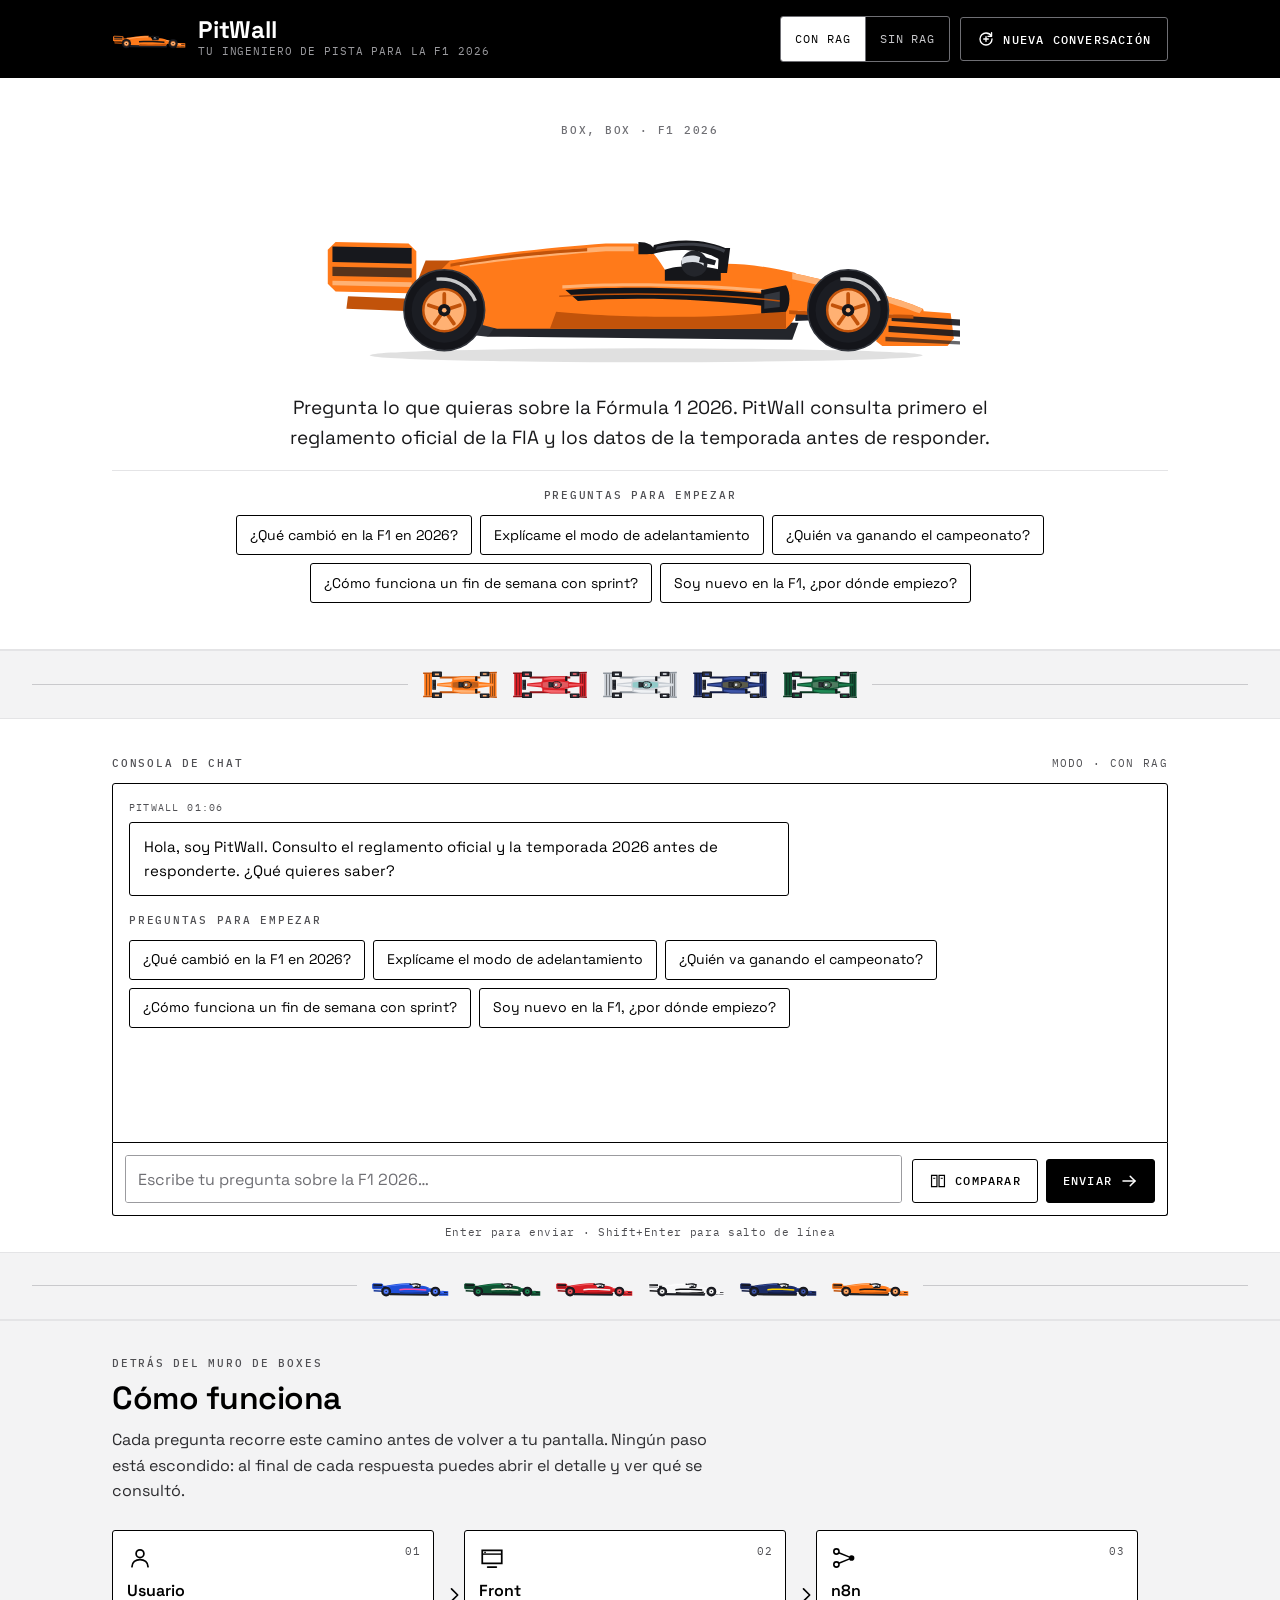
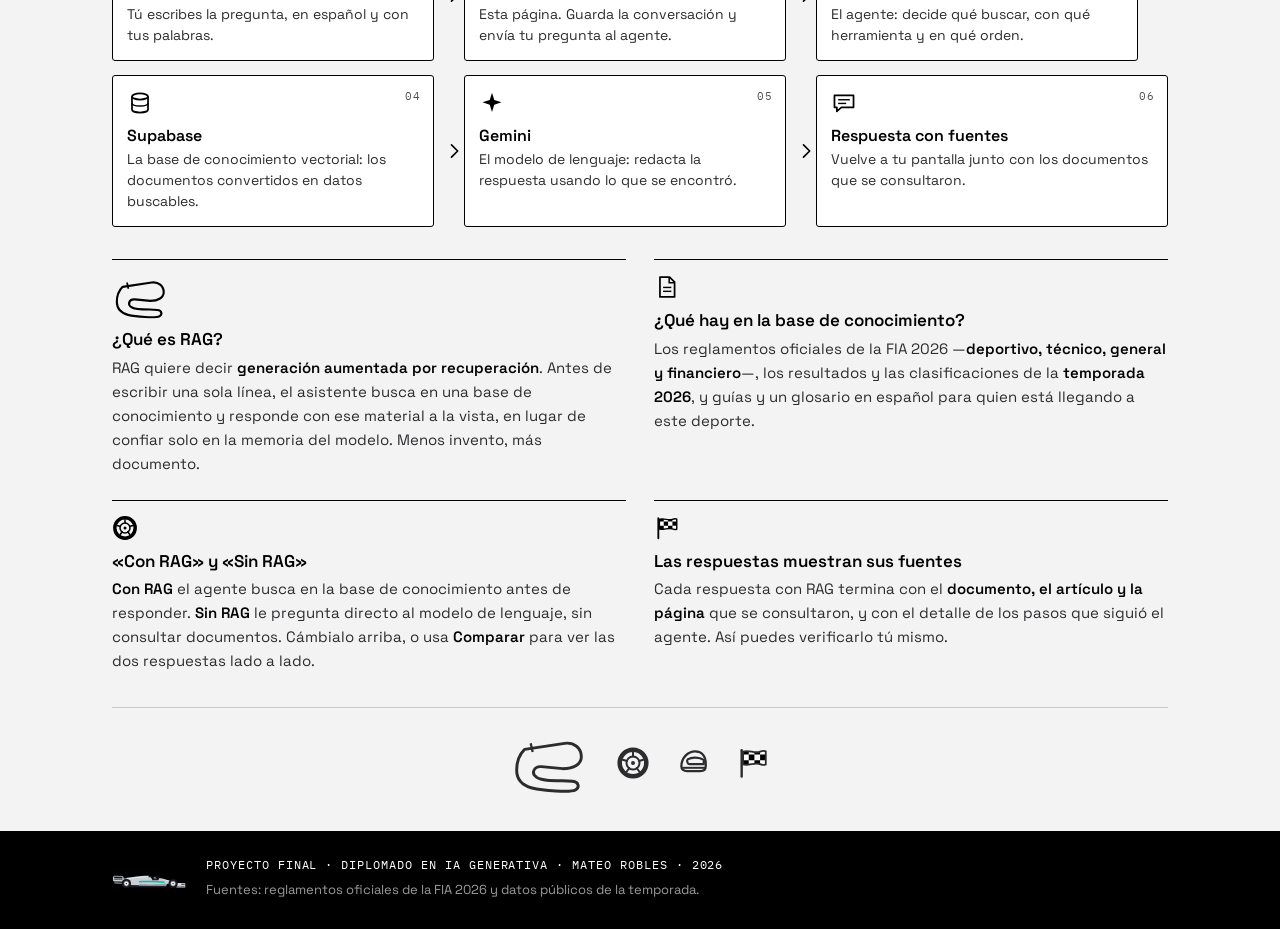
==== front/index.html @ e86a433f "PitWall: agente RAG sobre la F1 2026 en n8n local Base de conocimiento (reglamentos FIA 2026 por art" ====
<!DOCTYPE html>
<html lang="es-CO">
<head>
<meta charset="utf-8">
<meta name="viewport" content="width=device-width, initial-scale=1">
<title>PitWall · Tu ingeniero de pista para la F1 2026</title>
<meta name="description" content="PitWall es un asistente de chat sobre la Fórmula 1 2026. Consulta el reglamento oficial de la FIA y los datos de la temporada antes de responder.">
<meta name="theme-color" content="#000000">
<meta name="color-scheme" content="light">
<link rel="icon" href="assets/favicon.svg" type="image/svg+xml">
<link rel="preconnect" href="https://fonts.googleapis.com">
<link rel="preconnect" href="https://fonts.gstatic.com" crossorigin>
<link rel="stylesheet" href="https://fonts.googleapis.com/css2?family=IBM+Plex+Mono:wght@400;500;600&family=Space+Grotesk:wght@400;500;600;700&display=swap">
<link rel="stylesheet" href="styles.css">
</head>
<body>

<a class="skip-link" href="#zona-chat">Saltar al chat</a>

<!-- =========================================================
     BIBLIOTECA DE ILUSTRACIONES SVG (dibujadas a mano)
     Van en línea para que la página funcione igual abierta
     desde file:// o publicada en GitHub Pages.
     ========================================================= -->
<svg class="sprite" aria-hidden="true" focusable="false" xmlns="http://www.w3.org/2000/svg">
<defs>

  <!-- ============ CARRO DE F1 · VISTA LATERAL (detallado) ============ -->
  <symbol id="car-side" viewBox="0 0 412 140">
    <g transform="translate(412,0) scale(-1,1)">
      <!-- sombra en piso -->
      <ellipse cx="202" cy="127" rx="178" ry="4.5" fill="#000" opacity=".12"/>

      <!-- ---------- ALERON TRASERO ---------- -->
      <!-- pilon de soporte -->
      <path d="M324,66 L344,66 L352,86 L332,86 Z" fill="var(--l-dark,#c85c0c)"/>
      <!-- viga inferior -->
      <path d="M318,92 L394,89 L395,97 L319,100 Z" fill="var(--l-dark,#c85c0c)"/>
      <!-- placa lateral, esquinas chaflanadas -->
      <path d="M350,60 L355,55 L402,54 L407,59 L407,81 L402,86 L355,87 L350,82 Z" fill="var(--l-main,#ff7a1a)"/>
      <!-- elementos del ala -->
      <path d="M353,58 L404,57 L404,67 L353,68 Z" fill="#17181d"/>
      <path d="M353,71 L404,70 L404,76 L353,77 Z" fill="#17181d" opacity=".72"/>
      <path d="M353,80 L404,79 L404,82 L353,83 Z" fill="var(--l-light,#ffb173)"/>

      <!-- ---------- PISO Y DIFUSOR ---------- -->
      <path d="M104,106 L296,104 L306,107 L304,115 L108,117 Z" fill="#23252b"/>
      <path d="M296,104 L316,101 L330,95 L336,99 L332,112 L304,115 Z" fill="#2e3138"/>

      <!-- ---------- ALERON DELANTERO ---------- -->
      <path d="M6,100 L44,97 L50,102 L54,118 L50,121 L8,121 L4,116 Z" fill="var(--l-main,#ff7a1a)"/>
      <path d="M0,104 L44,101 L44,105 L0,108 Z" fill="#17181d" opacity=".9"/>
      <path d="M0,111 L46,108 L46,112 L0,115 Z" fill="#17181d" opacity=".9"/>
      <path d="M0,118 L48,115 L48,118 L0,120 Z" fill="#17181d" opacity=".65"/>
      <path d="M44,97 L50,102 L47,104 L41,99 Z" fill="var(--l-light,#ffb173)"/>

      <!-- ---------- SUSPENSIONES (detras de las llantas) ---------- -->
      <g fill="#20222a">
        <path d="M104,88 L80,93 L80,97 L104,94 Z"/>
        <path d="M106,100 L82,100 L82,104 L106,105 Z"/>
        <path d="M310,87 L334,92 L334,96 L310,93 Z"/>
        <path d="M308,100 L332,99 L332,103 L308,105 Z"/>
      </g>

      <!-- ---------- CARROCERIA PRINCIPAL ---------- -->
      <path d="M106,74 C124,70 138,68 150,68 L155,75 L188,75 C192,69 195,63 200,59 L208,55 L228,55 C256,57 296,61 328,66 L334,72 L330,80 C326,92 320,100 313,106 L298,110 L112,110 C102,101 100,84 106,74 Z" fill="var(--l-main,#ff7a1a)"/>

      <!-- pontones: sombra inferior -->
      <path d="M112,98 C152,104 222,103 260,99 L264,110 L112,110 Z" fill="var(--l-dark,#c85c0c)"/>
      <!-- franja de acento sobre el pontón -->
      <path d="M120,88 C158,84 214,82 254,85 L246,92 C210,89 158,91 120,96 Z" fill="var(--l-acc,#111111)"/>
      <!-- filete claro encima de la franja -->
      <path d="M120,85 C158,81 216,79 256,82 L256,84 C216,81 158,83 120,87 Z" fill="var(--l-light,#ffb173)"/>
      <!-- entrada de aire del pontón -->
      <path d="M112,82 L128,85 L128,100 L112,99 C109,94 109,87 112,82 Z" fill="#15161a"/>
      <path d="M116,86 L126,88 L126,97 L116,96 Z" fill="#33363d"/>
      <!-- brillo superior de la tapa motor -->
      <path d="M210,57 L228,57 C256,59 294,63 322,67 L322,70 C294,66 256,62 228,60 L210,60 Z" fill="var(--l-light,#ffb173)"/>
      <!-- aleta / quilla de la tapa motor -->
      <path d="M240,58 C274,60 306,64 328,68 L328,70 C306,66 274,62 240,60 Z" fill="var(--l-dark,#c85c0c)"/>
      <!-- linea de panel del chasis -->
      <path d="M116,92 C150,88 210,86 258,89" fill="none" stroke="var(--l-dark,#c85c0c)" stroke-width="1"/>

      <!-- ---------- MORRO ---------- -->
      <path d="M24,97 C40,90 70,82 108,74 L110,98 C84,99.5 52,100.5 30,101 C25,101 22,99 24,97 Z" fill="var(--l-main,#ff7a1a)"/>
      <path d="M24,97 C40,90 70,82 108,74 L108,78 C70,86 41,94 26,100 Z" fill="var(--l-light,#ffb173)"/>
      <path d="M30,101 C52,100.5 84,99.5 110,98 L110,100.5 C84,102 52,103 30,103.5 Z" fill="var(--l-dark,#c85c0c)"/>

      <!-- ---------- COCKPIT, HALO Y CASCO ---------- -->
      <path d="M154,72 C166,69 182,69 190,72 L190,79 L154,79 Z" fill="#15161a"/>
      <circle cx="171" cy="68" r="8.4" fill="#23252b"/>
      <path d="M165,66 C167,62.4 175,61.8 179,64.6 L179,68.6 C174.4,66.2 168,66.6 165,69.4 Z" fill="#d9dde3"/>
      <path d="M157,66 L167,63 L168,67 L158,69 Z" fill="#1c1e24"/>
      <path d="M148,58 L155,58 L156,74 L150,74 Z" fill="#15161a"/>
      <path d="M149,59 C161,53 179,51 197,56 L199,62 C181,57 164,59 154,66 Z" fill="#15161a"/>
      <path d="M151,59 C162,54 178,53 195,57 L196,59 C178,55 162,56 152,61 Z" fill="#3b3e46"/>
      <!-- toma de aire (airbox) -->
      <path d="M196,61 C197,56 201,54 207,54 L207,62 C201,62 198,62 196,61 Z" fill="#15161a"/>

      <!-- ---------- LLANTA DELANTERA ---------- -->
      <g transform="translate(72,98)">
        <circle r="26" fill="#14151a"/>
        <circle r="26" fill="none" stroke="#33363d" stroke-width="1"/>
        <circle r="21" fill="#1b1d23"/>
        <path d="M-20,-6 C-16,-16 -6,-21 5,-20" fill="none" stroke="#f4f4f4" stroke-width="2.2" opacity=".8"/>
        <circle r="13.5" fill="var(--l-light,#ffb173)"/>
        <circle r="13.5" fill="none" stroke="var(--l-dark,#c85c0c)" stroke-width="1.6"/>
        <g stroke="var(--l-dark,#c85c0c)" stroke-width="2.4" stroke-linecap="round">
          <path d="M0,-10.5 L0,-4"/><path d="M10,-3.2 L4,-1.3"/><path d="M6.2,8.6 L2.5,3.4"/>
          <path d="M-6.2,8.6 L-2.5,3.4"/><path d="M-10,-3.2 L-4,-1.3"/>
        </g>
        <circle r="4" fill="#14151a"/>
        <circle r="1.5" fill="var(--l-light,#ffb173)"/>
      </g>

      <!-- ---------- LLANTA TRASERA ---------- -->
      <g transform="translate(332,98)">
        <circle r="26" fill="#14151a"/>
        <circle r="26" fill="none" stroke="#33363d" stroke-width="1"/>
        <circle r="21" fill="#1b1d23"/>
        <path d="M-20,-6 C-16,-16 -6,-21 5,-20" fill="none" stroke="#f4f4f4" stroke-width="2.2" opacity=".8"/>
        <circle r="13.5" fill="var(--l-light,#ffb173)"/>
        <circle r="13.5" fill="none" stroke="var(--l-dark,#c85c0c)" stroke-width="1.6"/>
        <g stroke="var(--l-dark,#c85c0c)" stroke-width="2.4" stroke-linecap="round">
          <path d="M0,-10.5 L0,-4"/><path d="M10,-3.2 L4,-1.3"/><path d="M6.2,8.6 L2.5,3.4"/>
          <path d="M-6.2,8.6 L-2.5,3.4"/><path d="M-10,-3.2 L-4,-1.3"/>
        </g>
        <circle r="4" fill="#14151a"/>
        <circle r="1.5" fill="var(--l-light,#ffb173)"/>
      </g>
    </g>
  </symbol>

  <!-- ============ CARRO DE F1 · VISTA LATERAL (compacto) ============ -->
  <symbol id="car-mini" viewBox="0 0 206 70">
    <g transform="translate(206,0) scale(-1,1)">
      <path d="M52,53 L150,52 L157,54 L156,59 L54,60 Z" fill="#1c1e24"/>
      <path d="M165,34 L175,34 L180,44 L170,44 Z" fill="var(--l-dark,#c85c0c)"/>
      <path d="M161,47 L199,45 L199,49 L161,51 Z" fill="var(--l-dark,#c85c0c)"/>
      <path d="M174,30 L178,28 L200,27 L203,30 L203,40 L200,43 L177,43 L174,40 Z" fill="var(--l-main,#ff7a1a)"/>
      <path d="M177,30 L200,29.5 L200,34 L177,34.5 Z" fill="#141519"/>
      <path d="M177,36 L200,35.5 L200,38 L177,38.5 Z" fill="#141519" opacity=".7"/>
      <path d="M2,48 L20,47 L26,55 L27,60 L2,60 Z" fill="var(--l-main,#ff7a1a)"/>
      <path d="M4,51 L20,50.5 L22,53 L4,53 Z" fill="#141519" opacity=".85"/>
      <path d="M4,56 L25,56 L26,58 L4,58 Z" fill="#141519" opacity=".6"/>
      <path d="M54,38 C63,35 70,34 76,34 L78,37.5 L94,37.5 C96,34 98,31 100,29 L104,27 L114,27 C128,28 148,30 165,33 L167,36 L165,40 C163,46 160,50 157,53 L56,55 C51,50 51,42 54,38 Z" fill="var(--l-main,#ff7a1a)"/>
      <path d="M56,49 C75,52 110,52 129,50 L131,55 L56,55 Z" fill="var(--l-dark,#c85c0c)"/>
      <path d="M60,43 C80,41 110,40 131,42 L131,46 C110,44 80,45 60,47 Z" fill="var(--l-acc,#111111)"/>
      <path d="M14,50 C26,46 41,42 55,39 L56,49 C43,51 28,55 16,57 C13,57 12,51 14,50 Z" fill="var(--l-main,#ff7a1a)"/>
      <path d="M14,50 C26,46 41,42 55,39 L55,41 C41,44 27,49 15,53 Z" fill="var(--l-light,#ffb173)"/>
      <path d="M105,29 L114,29 C128,30 147,32 164,34.5 L164,36 C147,33.5 128,31.5 114,31 L105,31 Z" fill="var(--l-light,#ffb173)"/>
      <path d="M77,36.5 L94,36.5 L94,39.5 L77,39.5 Z" fill="#15161a"/>
      <circle cx="86" cy="34.5" r="4.2" fill="#23252b"/>
      <path d="M83,33.4 C84,31.7 88,31.4 90,32.8 L90,34.8 C87.7,33.6 84.5,33.8 83,35.2 Z" fill="#d9dde3"/>
      <path d="M74.5,29.5 L78,29.5 L78.5,37.5 L75.5,37.5 Z" fill="#15161a"/>
      <path d="M75,30 C81,27 90,26 99,28.5 L100,31.5 C91,29 82.5,30 77.5,33.5 Z" fill="#15161a"/>
      <path d="M98.5,31 C99,28.5 101,27.5 104,27.5 L104,31.5 C101,31.5 99.5,31.5 98.5,31 Z" fill="#15161a"/>
      <g transform="translate(36,49)">
        <circle r="13" fill="#14151a"/>
        <circle r="10.5" fill="#1b1d23"/>
        <circle r="6.6" fill="var(--l-light,#ffb173)"/>
        <circle r="6.6" fill="none" stroke="var(--l-dark,#c85c0c)" stroke-width="1.2"/>
        <circle r="2" fill="#14151a"/>
      </g>
      <g transform="translate(166,49)">
        <circle r="13" fill="#14151a"/>
        <circle r="10.5" fill="#1b1d23"/>
        <circle r="6.6" fill="var(--l-light,#ffb173)"/>
        <circle r="6.6" fill="none" stroke="var(--l-dark,#c85c0c)" stroke-width="1.2"/>
        <circle r="2" fill="#14151a"/>
      </g>
    </g>
  </symbol>

  <!-- ============ CARRO DE F1 · VISTA SUPERIOR ============ -->
  <symbol id="car-top" viewBox="0 0 412 150">
    <g transform="translate(412,0) scale(-1,1)">
      <!-- aleron delantero -->
      <path d="M8,12 L46,14 L46,136 L8,138 Z" fill="var(--l-main,#ff7a1a)"/>
      <path d="M6,4 L50,6 L50,14 L6,12 Z" fill="var(--l-dark,#c85c0c)"/>
      <path d="M6,146 L50,144 L50,136 L6,138 Z" fill="var(--l-dark,#c85c0c)"/>
      <g fill="#141519" opacity=".85">
        <path d="M19,13 L22,13.2 L22,136.8 L19,137 Z"/>
        <path d="M29,13.6 L32,13.8 L32,136.2 L29,136.4 Z"/>
        <path d="M38,14 L40.5,14.1 L40.5,135.9 L38,136 Z"/>
      </g>
      <!-- morro -->
      <path d="M24,68 C22,72 22,78 24,82 L108,92 L108,58 Z" fill="var(--l-main,#ff7a1a)"/>
      <path d="M26,73 C25,74 25,76 26,77 L108,80 L108,70 Z" fill="var(--l-light,#ffb173)"/>
      <!-- bordes de piso -->
      <path d="M96,30 L316,30 L316,40 L96,40 Z" fill="var(--l-dark,#c85c0c)"/>
      <path d="M96,120 L316,120 L316,110 L96,110 Z" fill="var(--l-dark,#c85c0c)"/>
      <!-- pontones -->
      <path d="M112,28 L202,28 L248,38 L248,58 L112,54 Z" fill="var(--l-main,#ff7a1a)"/>
      <path d="M112,122 L202,122 L248,112 L248,92 L112,96 Z" fill="var(--l-main,#ff7a1a)"/>
      <path d="M116,32 L200,32 L240,40 L240,48 L116,44 Z" fill="var(--l-light,#ffb173)"/>
      <path d="M116,118 L200,118 L240,110 L240,102 L116,106 Z" fill="var(--l-light,#ffb173)"/>
      <path d="M112,28 L124,30 L124,54 L112,54 Z" fill="#15161a"/>
      <path d="M112,122 L124,120 L124,96 L112,96 Z" fill="#15161a"/>
      <!-- chasis / celula central -->
      <path d="M104,56 L152,50 L206,50 L252,56 L252,94 L206,100 L152,100 L104,94 Z" fill="var(--l-main,#ff7a1a)"/>
      <path d="M108,62 L152,57 L206,57 L246,62 L246,88 L206,93 L152,93 L108,88 Z" fill="var(--l-acc,#111111)" opacity=".28"/>
      <!-- tapa motor -->
      <path d="M250,60 L330,68 L330,82 L250,90 Z" fill="var(--l-main,#ff7a1a)"/>
      <path d="M254,68 L328,73 L328,77 L254,82 Z" fill="var(--l-light,#ffb173)"/>
      <!-- airbox -->
      <path d="M186,62 L214,60 L214,90 L186,88 Z" fill="#15161a"/>
      <path d="M190,66 L210,64.5 L210,85.5 L190,84 Z" fill="#33363d"/>
      <!-- halo -->
      <ellipse cx="170" cy="75" rx="25" ry="17" fill="none" stroke="#15161a" stroke-width="5"/>
      <path d="M143,72 L150,72 L150,78 L143,78 Z" fill="#15161a"/>
      <!-- casco -->
      <ellipse cx="174" cy="75" rx="9.5" ry="8.4" fill="#23252b"/>
      <path d="M166,71 C168,68 176,67.6 180,70 L180,80 C176,82.4 168,82 166,79 Z" fill="#d9dde3"/>
      <!-- difusor -->
      <path d="M336,48 L356,48 L356,102 L336,102 Z" fill="#1c1e24"/>
      <g fill="#3b3e46">
        <path d="M338,52 L354,52 L354,56 L338,56 Z"/>
        <path d="M338,62 L354,62 L354,66 L338,66 Z"/>
        <path d="M338,84 L354,84 L354,88 L338,88 Z"/>
        <path d="M338,94 L354,94 L354,98 L338,98 Z"/>
      </g>
      <!-- aleron trasero -->
      <path d="M358,16 L400,16 L400,134 L358,134 Z" fill="var(--l-main,#ff7a1a)"/>
      <path d="M354,8 L406,8 L406,16 L354,16 Z" fill="var(--l-dark,#c85c0c)"/>
      <path d="M354,142 L406,142 L406,134 L354,134 Z" fill="var(--l-dark,#c85c0c)"/>
      <g fill="#141519" opacity=".85">
        <path d="M371,17 L374,17 L374,133 L371,133 Z"/>
        <path d="M386,17 L389,17 L389,133 L386,133 Z"/>
      </g>
      <!-- llantas -->
      <g fill="#14151a">
        <path d="M48,4 L96,4 L98,8 L98,24 L96,28 L48,28 L46,24 L46,8 Z"/>
        <path d="M48,146 L96,146 L98,142 L98,126 L96,122 L48,122 L46,126 L46,142 Z"/>
        <path d="M306,3 L356,3 L358,8 L358,28 L356,33 L306,33 L304,28 L304,8 Z"/>
        <path d="M306,147 L356,147 L358,142 L358,122 L356,117 L306,117 L304,122 L304,142 Z"/>
      </g>
      <g fill="#2a2d34">
        <path d="M52,8 L92,8 L92,24 L52,24 Z"/>
        <path d="M52,142 L92,142 L92,126 L52,126 Z"/>
        <path d="M310,8 L352,8 L352,28 L310,28 Z"/>
        <path d="M310,142 L352,142 L352,122 L310,122 Z"/>
      </g>
      <g fill="var(--l-light,#ffb173)">
        <path d="M62,12 L82,12 L82,20 L62,20 Z"/>
        <path d="M62,138 L82,138 L82,130 L62,130 Z"/>
        <path d="M320,13 L342,13 L342,23 L320,23 Z"/>
        <path d="M320,137 L342,137 L342,127 L320,127 Z"/>
      </g>
    </g>
  </symbol>

  <!-- ============ ICONOS MONOCROMOS ============ -->
  <symbol id="ico-circuito" viewBox="0 0 120 92">
    <path d="M22,26 L82,17 C96,15 107,24 107,37 C107,48 96,55 79,55 L47,52 C36,51 31,62 40,68 C47,73 61,73 78,73 L94,74 C103,75 105,83 98,87 C91,91 49,88 33,84 C18,80 10,71 10,57 C10,44 15,33 22,26 Z"
      fill="none" stroke="currentColor" stroke-width="4.4" stroke-linejoin="round" stroke-linecap="round"/>
    <path d="M31,17 L34,30" fill="none" stroke="currentColor" stroke-width="3.4" stroke-linecap="butt"/>
  </symbol>

  <symbol id="ico-bandera" viewBox="0 0 24 24">
    <clipPath id="clip-bandera">
      <path d="M5,4 C9,2.4 13,5.6 17,4 C19,3.2 20,3.2 21,3.8 L21,13 C20,13.6 19,13.6 17,12.8 C13,11.2 9,14.4 5,13 Z"/>
    </clipPath>
    <g clip-path="url(#clip-bandera)">
      <path d="M4,2 L22,2 L22,15 L4,15 Z" fill="#ffffff"/>
      <g fill="#000000">
        <path d="M4,2 L9,2 L9,6 L4,6 Z"/><path d="M13,2 L17,2 L17,6 L13,6 Z"/>
        <path d="M9,6 L13,6 L13,10 L9,10 Z"/><path d="M17,6 L22,6 L22,10 L17,10 Z"/>
        <path d="M4,10 L9,10 L9,15 L4,15 Z"/><path d="M13,10 L17,10 L17,15 L13,15 Z"/>
      </g>
    </g>
    <path d="M5,4 C9,2.4 13,5.6 17,4 C19,3.2 20,3.2 21,3.8 L21,13 C20,13.6 19,13.6 17,12.8 C13,11.2 9,14.4 5,13 Z"
      fill="none" stroke="currentColor" stroke-width="1.3"/>
    <path d="M4,3 L4,21.5" fill="none" stroke="currentColor" stroke-width="1.7" stroke-linecap="round"/>
  </symbol>

  <symbol id="ico-llanta" viewBox="0 0 24 24">
    <circle cx="12" cy="12" r="9.4" fill="none" stroke="currentColor" stroke-width="3.2"/>
    <circle cx="12" cy="12" r="4.6" fill="none" stroke="currentColor" stroke-width="1.4"/>
    <g stroke="currentColor" stroke-width="1.4" stroke-linecap="round">
      <path d="M12,7.4 L12,4.4"/>
      <path d="M16.3,10.6 L19.2,9.7"/>
      <path d="M14.6,15.5 L16.4,18"/>
      <path d="M9.4,15.5 L7.6,18"/>
      <path d="M7.7,10.6 L4.8,9.7"/>
    </g>
    <circle cx="12" cy="12" r="1.4" fill="currentColor"/>
  </symbol>

  <symbol id="ico-casco" viewBox="0 0 24 24">
    <path d="M3.8,14.4 C3.8,8.2 8.4,3.8 13.6,3.8 C18.6,3.8 21,7.6 21,12.4 L21,14.2 C21,16.6 19.4,17.8 17.2,17.8 L7.8,17.8 C5.4,17.8 3.8,16.6 3.8,14.4 Z"
      fill="none" stroke="currentColor" stroke-width="1.6" stroke-linejoin="round"/>
    <path d="M8.2,9.4 C11.2,7.6 16.4,7.8 19.6,9.8 L19.6,12.8 L9.6,12.8 C8.2,12.8 7.4,10.4 8.2,9.4 Z"
      fill="none" stroke="currentColor" stroke-width="1.5" stroke-linejoin="round"/>
    <path d="M4.4,15.4 L20.8,15.4" fill="none" stroke="currentColor" stroke-width="1.4"/>
  </symbol>

  <symbol id="ico-usuario" viewBox="0 0 24 24">
    <circle cx="12" cy="8" r="3.6" fill="none" stroke="currentColor" stroke-width="1.6"/>
    <path d="M4.6,20 C4.6,15.8 8,13.4 12,13.4 C16,13.4 19.4,15.8 19.4,20" fill="none" stroke="currentColor" stroke-width="1.6" stroke-linecap="round"/>
  </symbol>

  <symbol id="ico-pantalla" viewBox="0 0 24 24">
    <path d="M3,5 L21,5 L21,17 L3,17 Z" fill="none" stroke="currentColor" stroke-width="1.6"/>
    <path d="M3,8.4 L21,8.4" fill="none" stroke="currentColor" stroke-width="1.3"/>
    <path d="M8,20.4 L16,20.4" fill="none" stroke="currentColor" stroke-width="1.6" stroke-linecap="round"/>
    <circle cx="5.6" cy="6.7" r=".8" fill="currentColor"/>
  </symbol>

  <symbol id="ico-flujo" viewBox="0 0 24 24">
    <circle cx="5" cy="6" r="2.4" fill="none" stroke="currentColor" stroke-width="1.5"/>
    <circle cx="5" cy="18" r="2.4" fill="none" stroke="currentColor" stroke-width="1.5"/>
    <circle cx="19" cy="12" r="2.6" fill="currentColor"/>
    <path d="M7.2,7.2 L16.6,11" fill="none" stroke="currentColor" stroke-width="1.4"/>
    <path d="M7.2,16.8 L16.6,13" fill="none" stroke="currentColor" stroke-width="1.4"/>
  </symbol>

  <symbol id="ico-datos" viewBox="0 0 24 24">
    <ellipse cx="12" cy="6" rx="7.4" ry="2.8" fill="none" stroke="currentColor" stroke-width="1.6"/>
    <path d="M4.6,6 L4.6,18 C4.6,19.6 7.9,20.8 12,20.8 C16.1,20.8 19.4,19.6 19.4,18 L19.4,6"
      fill="none" stroke="currentColor" stroke-width="1.6"/>
    <path d="M4.6,12 C4.6,13.6 7.9,14.8 12,14.8 C16.1,14.8 19.4,13.6 19.4,12" fill="none" stroke="currentColor" stroke-width="1.3"/>
  </symbol>

  <symbol id="ico-chispa" viewBox="0 0 24 24">
    <path d="M12,2.6 L14.1,9.2 L20.8,11.4 L14.1,13.6 L12,20.2 L9.9,13.6 L3.2,11.4 L9.9,9.2 Z" fill="currentColor"/>
  </symbol>

  <symbol id="ico-respuesta" viewBox="0 0 24 24">
    <path d="M3.2,5 L20.8,5 L20.8,16 L9.6,16 L5.4,19.8 L5.4,16 L3.2,16 Z" fill="none" stroke="currentColor" stroke-width="1.6" stroke-linejoin="round"/>
    <path d="M6.6,9 L17.4,9" fill="none" stroke="currentColor" stroke-width="1.3"/>
    <path d="M6.6,12.4 L14,12.4" fill="none" stroke="currentColor" stroke-width="1.3"/>
  </symbol>

  <symbol id="ico-lupa" viewBox="0 0 24 24">
    <circle cx="10.6" cy="10.6" r="6.4" fill="none" stroke="currentColor" stroke-width="1.7"/>
    <path d="M15.4,15.4 L20.4,20.4" fill="none" stroke="currentColor" stroke-width="1.9" stroke-linecap="round"/>
  </symbol>

  <symbol id="ico-tuerca" viewBox="0 0 24 24">
    <path d="M12,3.2 L14.6,4.3 L17.4,3.8 L18.8,6.2 L21,8 L20.4,10.8 L21,13.6 L18.8,15.4 L17.4,17.8 L14.6,17.3 L12,18.4 L9.4,17.3 L6.6,17.8 L5.2,15.4 L3,13.6 L3.6,10.8 L3,8 L5.2,6.2 L6.6,3.8 L9.4,4.3 Z"
      fill="none" stroke="currentColor" stroke-width="1.5" stroke-linejoin="round"/>
    <circle cx="12" cy="10.8" r="3.2" fill="none" stroke="currentColor" stroke-width="1.5"/>
    <path d="M8,20.6 L16,20.6" fill="none" stroke="currentColor" stroke-width="1.5" stroke-linecap="round"/>
  </symbol>

  <symbol id="ico-doc" viewBox="0 0 24 24">
    <path d="M5.5,2.8 L14.4,2.8 L19,7.4 L19,21.2 L5.5,21.2 Z" fill="none" stroke="currentColor" stroke-width="1.6" stroke-linejoin="round"/>
    <path d="M14,2.8 L14,8 L19,8" fill="none" stroke="currentColor" stroke-width="1.4"/>
    <path d="M8.4,12.4 L16,12.4" fill="none" stroke="currentColor" stroke-width="1.3"/>
    <path d="M8.4,16 L16,16" fill="none" stroke="currentColor" stroke-width="1.3"/>
  </symbol>

  <symbol id="ico-enviar" viewBox="0 0 24 24">
    <path d="M4,12 L20,12" fill="none" stroke="currentColor" stroke-width="2" stroke-linecap="round"/>
    <path d="M13.6,5.6 L20,12 L13.6,18.4" fill="none" stroke="currentColor" stroke-width="2" stroke-linecap="round" stroke-linejoin="round"/>
  </symbol>

  <symbol id="ico-nueva" viewBox="0 0 24 24">
    <path d="M20,12 C20,16.4 16.4,20 12,20 C7.6,20 4,16.4 4,12 C4,7.6 7.6,4 12,4 C15,4 17.6,5.6 19,8"
      fill="none" stroke="currentColor" stroke-width="1.8" stroke-linecap="round"/>
    <path d="M19.4,3.6 L19.4,8.4 L14.6,8.4" fill="none" stroke="currentColor" stroke-width="1.8" stroke-linecap="round" stroke-linejoin="round"/>
    <path d="M12,9 L12,15" fill="none" stroke="currentColor" stroke-width="1.8" stroke-linecap="round"/>
    <path d="M9,12 L15,12" fill="none" stroke="currentColor" stroke-width="1.8" stroke-linecap="round"/>
  </symbol>

  <symbol id="ico-comparar" viewBox="0 0 24 24">
    <path d="M3.4,4.4 L10.6,4.4 L10.6,19.6 L3.4,19.6 Z" fill="none" stroke="currentColor" stroke-width="1.6"/>
    <path d="M13.4,4.4 L20.6,4.4 L20.6,19.6 L13.4,19.6 Z" fill="none" stroke="currentColor" stroke-width="1.6"/>
    <path d="M5.6,8.4 L8.4,8.4" fill="none" stroke="currentColor" stroke-width="1.3"/>
    <path d="M15.6,8.4 L18.4,8.4" fill="none" stroke="currentColor" stroke-width="1.3"/>
  </symbol>

  <symbol id="ico-chevron" viewBox="0 0 24 24">
    <path d="M9,4.6 L16.4,12 L9,19.4" fill="none" stroke="currentColor" stroke-width="2" stroke-linecap="round" stroke-linejoin="round"/>
  </symbol>

  <symbol id="ico-alerta" viewBox="0 0 24 24">
    <path d="M12,3.4 L21.4,19.6 L2.6,19.6 Z" fill="none" stroke="currentColor" stroke-width="1.7" stroke-linejoin="round"/>
    <path d="M12,9 L12,14.4" fill="none" stroke="currentColor" stroke-width="1.8" stroke-linecap="round"/>
    <circle cx="12" cy="17" r="1.1" fill="currentColor"/>
  </symbol>

</defs>
</svg>


<!-- =========================================================
     1 · BARRA SUPERIOR
     ========================================================= -->
<header class="topbar">
  <div class="wrap topbar__inner">

    <div class="brand">
      <svg class="brand__car livery--papaya" viewBox="0 0 206 70" role="img" aria-label="Carro de Fórmula 1">
        <use href="#car-mini"/>
      </svg>
      <div class="brand__text">
        <span class="brand__name">PitWall</span>
        <span class="brand__tagline">Tu ingeniero de pista para la F1 2026</span>
      </div>
    </div>

    <div class="topbar__tools">
      <fieldset class="switch" id="mode-switch">
        <legend class="sr-only">Modo de respuesta del asistente</legend>
        <div class="switch__track">
          <input class="switch__input" type="radio" name="modo" id="modo-rag" value="rag" checked>
          <label class="switch__label" for="modo-rag">Con RAG</label>
          <input class="switch__input" type="radio" name="modo" id="modo-directo" value="directo">
          <label class="switch__label" for="modo-directo">Sin RAG</label>
        </div>
      </fieldset>

      <button class="btn btn--dark-ghost" type="button" id="btn-nueva">
        <svg class="ico" viewBox="0 0 24 24" aria-hidden="true"><use href="#ico-nueva"/></svg>
        <span>Nueva conversación</span>
      </button>
    </div>

  </div>
</header>


<main>

  <!-- =========================================================
       2 · HERO
       ========================================================= -->
  <section class="hero">
    <div class="wrap hero__inner">

      <p class="label hero__label">Box, box · F1 2026</p>

      <div class="hero__art">
        <svg class="car car--hero livery--papaya" viewBox="0 0 412 140" role="img"
             aria-label="Ilustración de un monoplaza de Fórmula 1 visto de lado, con alerón delantero, halo y alerón trasero">
          <use href="#car-side"/>
        </svg>
      </div>

      <p class="hero__lead">
        Pregunta lo que quieras sobre la Fórmula 1 2026. PitWall consulta primero el reglamento
        oficial de la FIA y los datos de la temporada antes de responder.
      </p>

      <div class="chips chips--hero" id="mission-chips">
        <p class="label chips__title">Preguntas para empezar</p>
        <div class="chips__row">
          <button class="chip" type="button" data-prompt="¿Qué cambió en la F1 en 2026?">¿Qué cambió en la F1 en 2026?</button>
          <button class="chip" type="button" data-prompt="Explícame el modo de adelantamiento">Explícame el modo de adelantamiento</button>
          <button class="chip" type="button" data-prompt="¿Quién va ganando el campeonato?">¿Quién va ganando el campeonato?</button>
          <button class="chip" type="button" data-prompt="¿Cómo funciona un fin de semana con sprint?">¿Cómo funciona un fin de semana con sprint?</button>
          <button class="chip" type="button" data-prompt="Soy nuevo en la F1, ¿por dónde empiezo?">Soy nuevo en la F1, ¿por dónde empiezo?</button>
        </div>
      </div>

    </div>
  </section>


  <!-- separador: tren de carros vista superior -->
  <div class="train train--top" aria-hidden="true">
    <span class="train__rule"></span>
    <svg class="car car--train-top livery--papaya" viewBox="0 0 412 150"><use href="#car-top"/></svg>
    <svg class="car car--train-top livery--rosso" viewBox="0 0 412 150"><use href="#car-top"/></svg>
    <svg class="car car--train-top livery--plata" viewBox="0 0 412 150"><use href="#car-top"/></svg>
    <svg class="car car--train-top livery--navy train__hide-sm" viewBox="0 0 412 150"><use href="#car-top"/></svg>
    <svg class="car car--train-top livery--verde train__hide-sm" viewBox="0 0 412 150"><use href="#car-top"/></svg>
    <span class="train__rule"></span>
  </div>


  <!-- =========================================================
       3 · CHAT
       ========================================================= -->
  <section class="chat" id="zona-chat">
    <div class="wrap">

      <div class="chat__head">
        <h2 class="label">Consola de chat</h2>
        <p class="chat__meta" id="chat-mode-tag">Modo · Con RAG</p>
      </div>

      <div class="chat__list" id="messages" role="log" aria-live="polite" aria-relevant="additions text"
           aria-label="Conversación con PitWall" tabindex="0"></div>

      <!-- panel Pensando -->
      <div class="thinking" id="thinking" hidden>
        <p class="sr-only" role="status" id="thinking-a11y">PitWall está buscando la respuesta.</p>
        <div class="thinking__head">
          <span class="label">Pensando</span>
          <span class="thinking__timer" id="thinking-timer">0.0 s</span>
        </div>
        <div class="track" aria-hidden="true">
          <svg class="track__line" viewBox="0 0 400 4" preserveAspectRatio="none">
            <path d="M0,2 L400,2" stroke="currentColor" stroke-width="1" stroke-dasharray="7 6"/>
          </svg>
          <span class="track__car">
            <svg class="car livery--papaya" viewBox="0 0 206 70"><use href="#car-mini"/></svg>
          </span>
        </div>
        <p class="thinking__status" id="thinking-status" aria-hidden="true">Leyendo tu pregunta</p>
      </div>

      <form class="composer" id="composer" autocomplete="off">
        <label class="sr-only" for="input">Escribe tu pregunta sobre la Fórmula 1 2026</label>
        <textarea class="composer__input" id="input" name="pregunta" rows="1"
                  placeholder="Escribe tu pregunta sobre la F1 2026…"></textarea>
        <div class="composer__actions">
          <button class="btn btn--outline" type="button" id="btn-comparar"
                  title="Envía la misma pregunta a los dos modos y muestra las respuestas lado a lado">
            <svg class="ico" viewBox="0 0 24 24" aria-hidden="true"><use href="#ico-comparar"/></svg>
            <span>Comparar</span>
          </button>
          <button class="btn btn--solid" type="submit" id="btn-enviar">
            <span>Enviar</span>
            <svg class="ico" viewBox="0 0 24 24" aria-hidden="true"><use href="#ico-enviar"/></svg>
          </button>
        </div>
      </form>
      <p class="composer__help">Enter para enviar · Shift+Enter para salto de línea</p>

    </div>
  </section>


  <!-- separador: tren de carros vista lateral -->
  <div class="train train--side" aria-hidden="true">
    <span class="train__rule"></span>
    <svg class="car car--train-side livery--azul" viewBox="0 0 206 70"><use href="#car-mini"/></svg>
    <svg class="car car--train-side livery--verde" viewBox="0 0 206 70"><use href="#car-mini"/></svg>
    <svg class="car car--train-side livery--rosso" viewBox="0 0 206 70"><use href="#car-mini"/></svg>
    <svg class="car car--train-side livery--blanco train__hide-sm" viewBox="0 0 206 70"><use href="#car-mini"/></svg>
    <svg class="car car--train-side livery--navy train__hide-sm" viewBox="0 0 206 70"><use href="#car-mini"/></svg>
    <svg class="car car--train-side livery--papaya" viewBox="0 0 206 70"><use href="#car-mini"/></svg>
    <span class="train__rule"></span>
  </div>


  <!-- =========================================================
       4 · CÓMO FUNCIONA
       ========================================================= -->
  <section class="how">
    <div class="wrap">

      <header class="how__head">
        <p class="label">Detrás del muro de boxes</p>
        <h2 class="how__title">Cómo funciona</h2>
        <p class="how__sub">
          Cada pregunta recorre este camino antes de volver a tu pantalla. Ningún paso está escondido:
          al final de cada respuesta puedes abrir el detalle y ver qué se consultó.
        </p>
      </header>

      <ol class="flow">
        <li class="flow__step">
          <div class="flow__node">
            <svg class="ico ico--lg" viewBox="0 0 24 24" aria-hidden="true"><use href="#ico-usuario"/></svg>
            <span class="flow__num">01</span>
            <h3 class="flow__name">Usuario</h3>
            <p class="flow__cap">Tú escribes la pregunta, en español y con tus palabras.</p>
          </div>
          <svg class="flow__arrow" viewBox="0 0 24 24" aria-hidden="true"><use href="#ico-chevron"/></svg>
        </li>
        <li class="flow__step">
          <div class="flow__node">
            <svg class="ico ico--lg" viewBox="0 0 24 24" aria-hidden="true"><use href="#ico-pantalla"/></svg>
            <span class="flow__num">02</span>
            <h3 class="flow__name">Front</h3>
            <p class="flow__cap">Esta página. Guarda la conversación y envía tu pregunta al agente.</p>
          </div>
          <svg class="flow__arrow" viewBox="0 0 24 24" aria-hidden="true"><use href="#ico-chevron"/></svg>
        </li>
        <li class="flow__step">
          <div class="flow__node">
            <svg class="ico ico--lg" viewBox="0 0 24 24" aria-hidden="true"><use href="#ico-flujo"/></svg>
            <span class="flow__num">03</span>
            <h3 class="flow__name">n8n</h3>
            <p class="flow__cap">El agente: decide qué buscar, con qué herramienta y en qué orden.</p>
          </div>
          <svg class="flow__arrow" viewBox="0 0 24 24" aria-hidden="true"><use href="#ico-chevron"/></svg>
        </li>
        <li class="flow__step">
          <div class="flow__node">
            <svg class="ico ico--lg" viewBox="0 0 24 24" aria-hidden="true"><use href="#ico-datos"/></svg>
            <span class="flow__num">04</span>
            <h3 class="flow__name">Supabase</h3>
            <p class="flow__cap">La base de conocimiento vectorial: los documentos convertidos en datos buscables.</p>
          </div>
          <svg class="flow__arrow" viewBox="0 0 24 24" aria-hidden="true"><use href="#ico-chevron"/></svg>
        </li>
        <li class="flow__step">
          <div class="flow__node">
            <svg class="ico ico--lg" viewBox="0 0 24 24" aria-hidden="true"><use href="#ico-chispa"/></svg>
            <span class="flow__num">05</span>
            <h3 class="flow__name">Gemini</h3>
            <p class="flow__cap">El modelo de lenguaje: redacta la respuesta usando lo que se encontró.</p>
          </div>
          <svg class="flow__arrow" viewBox="0 0 24 24" aria-hidden="true"><use href="#ico-chevron"/></svg>
        </li>
        <li class="flow__step">
          <div class="flow__node">
            <svg class="ico ico--lg" viewBox="0 0 24 24" aria-hidden="true"><use href="#ico-respuesta"/></svg>
            <span class="flow__num">06</span>
            <h3 class="flow__name">Respuesta con fuentes</h3>
            <p class="flow__cap">Vuelve a tu pantalla junto con los documentos que se consultaron.</p>
          </div>
        </li>
      </ol>

      <div class="notes">
        <article class="note">
          <svg class="ico ico--circuito" viewBox="0 0 120 92" aria-hidden="true"><use href="#ico-circuito"/></svg>
          <h3 class="note__title">¿Qué es RAG?</h3>
          <p>
            RAG quiere decir <strong>generación aumentada por recuperación</strong>. Antes de escribir una
            sola línea, el asistente busca en una base de conocimiento y responde con ese material a la vista,
            en lugar de confiar solo en la memoria del modelo. Menos invento, más documento.
          </p>
        </article>
        <article class="note">
          <svg class="ico ico--lg" viewBox="0 0 24 24" aria-hidden="true"><use href="#ico-doc"/></svg>
          <h3 class="note__title">¿Qué hay en la base de conocimiento?</h3>
          <p>
            Los reglamentos oficiales de la FIA 2026 —<strong>deportivo, técnico, general y financiero</strong>—,
            los resultados y las clasificaciones de la <strong>temporada 2026</strong>, y guías y un glosario
            en español para quien está llegando a este deporte.
          </p>
        </article>
        <article class="note">
          <svg class="ico ico--lg" viewBox="0 0 24 24" aria-hidden="true"><use href="#ico-llanta"/></svg>
          <h3 class="note__title">«Con RAG» y «Sin RAG»</h3>
          <p>
            <strong>Con RAG</strong> el agente busca en la base de conocimiento antes de responder.
            <strong>Sin RAG</strong> le pregunta directo al modelo de lenguaje, sin consultar documentos.
            Cámbialo arriba, o usa <strong>Comparar</strong> para ver las dos respuestas lado a lado.
          </p>
        </article>
        <article class="note">
          <svg class="ico ico--lg" viewBox="0 0 24 24" aria-hidden="true"><use href="#ico-bandera"/></svg>
          <h3 class="note__title">Las respuestas muestran sus fuentes</h3>
          <p>
            Cada respuesta con RAG termina con el <strong>documento, el artículo y la página</strong> que se
            consultaron, y con el detalle de los pasos que siguió el agente. Así puedes verificarlo tú mismo.
          </p>
        </article>
      </div>

      <div class="glyphs" aria-hidden="true">
        <svg class="glyph glyph--circuito" viewBox="0 0 120 92"><use href="#ico-circuito"/></svg>
        <svg class="glyph" viewBox="0 0 24 24"><use href="#ico-llanta"/></svg>
        <svg class="glyph" viewBox="0 0 24 24"><use href="#ico-casco"/></svg>
        <svg class="glyph" viewBox="0 0 24 24"><use href="#ico-bandera"/></svg>
      </div>

    </div>
  </section>

</main>


<!-- =========================================================
     5 · PIE
     ========================================================= -->
<footer class="footer">
  <div class="wrap footer__inner">
    <svg class="footer__car livery--plata" viewBox="0 0 206 70" role="img" aria-label="Carro de Fórmula 1">
      <use href="#car-mini"/>
    </svg>
    <div class="footer__text">
      <p class="footer__line">Proyecto final · Diplomado en IA Generativa · Mateo Robles · 2026</p>
      <p class="footer__note">Fuentes: reglamentos oficiales de la FIA 2026 y datos públicos de la temporada.</p>
    </div>
    <p class="tag tag--demo" id="demo-tag" hidden>modo demo</p>
  </div>
</footer>

<script src="app.js"></script>
</body>
</html>
---- front/styles.css ----
/* =========================================================
   PitWall · hoja de estilos
   Paleta estrictamente monocroma (negro, blanco y grises).
   El único color de la página vive dentro de las
   ilustraciones SVG de los carros (clases .livery--*).
   ========================================================= */

/* ---------- 1. Tokens ---------- */
:root {
  --ink:      #000000;
  --paper:    #ffffff;
  --g-900:    #0b0b0c;
  --g-800:    #18181a;
  --g-700:    #2c2c2f;
  --g-600:    #4f4f53;
  --g-500:    #6f6f74;
  --g-400:    #9b9b9f;
  --g-300:    #c9c9cc;
  --g-200:    #e4e4e6;
  --g-100:    #f3f3f4;

  --r:        3px;
  --gutter:   16px;
  --maxw:     1120px;

  --font-sans: "Space Grotesk", system-ui, -apple-system, "Segoe UI", Roboto, Helvetica, Arial, sans-serif;
  --font-mono: "IBM Plex Mono", ui-monospace, "Cascadia Mono", Consolas, Menlo, monospace;

  color-scheme: light;
}

/* Librerías de pintura: un set de variables por carro.
   Se aplican al <svg> del carro y las usan los paths. */
.livery--papaya { --l-main:#ff7a1a; --l-dark:#c2530a; --l-light:#ffb173; --l-acc:#141519; }
.livery--rosso  { --l-main:#d81f26; --l-dark:#8f1117; --l-light:#f4666c; --l-acc:#f2f2f2; }
.livery--plata  { --l-main:#c9ced4; --l-dark:#8f969e; --l-light:#eef1f4; --l-acc:#00bfae; }
.livery--navy   { --l-main:#1c2c66; --l-dark:#101a42; --l-light:#3d55a8; --l-acc:#ffd400; }
.livery--verde  { --l-main:#0f5132; --l-dark:#08351f; --l-light:#1f8a55; --l-acc:#f0ead6; }
.livery--azul   { --l-main:#1f4fd8; --l-dark:#15369a; --l-light:#5b83ff; --l-acc:#ff4fa3; }
.livery--blanco { --l-main:#f7f7f8; --l-dark:#1b1b1e; --l-light:#ffffff; --l-acc:#101012; }

/* ---------- 2. Base ---------- */
*, *::before, *::after { box-sizing: border-box; }
[hidden] { display: none !important; }

html { -webkit-text-size-adjust: 100%; }

body {
  margin: 0;
  background: var(--paper);
  color: var(--ink);
  font-family: var(--font-sans);
  font-size: 16px;
  line-height: 1.6;
  overflow-x: hidden;
}

h1, h2, h3 { margin: 0; line-height: 1.2; font-weight: 600; }
p { margin: 0; }
img, svg { display: block; max-width: 100%; }

a { color: inherit; text-decoration: underline; text-underline-offset: 2px; }
a:hover { text-decoration-thickness: 2px; }

.sprite { position: absolute; width: 0; height: 0; overflow: hidden; }

.wrap {
  width: 100%;
  max-width: var(--maxw);
  margin-inline: auto;
  padding-inline: var(--gutter);
}

.label {
  font-family: var(--font-mono);
  font-size: .688rem;
  font-weight: 500;
  letter-spacing: .16em;
  text-transform: uppercase;
  color: var(--g-600);
  margin: 0;
}

.sr-only {
  position: absolute !important;
  width: 1px; height: 1px;
  padding: 0; margin: -1px;
  overflow: hidden; clip: rect(0 0 0 0);
  white-space: nowrap; border: 0;
}

.skip-link {
  position: absolute;
  left: -9999px;
  top: 0;
  z-index: 50;
  background: var(--paper);
  color: var(--ink);
  padding: 12px 16px;
  font-family: var(--font-mono);
  font-size: .8rem;
  text-transform: uppercase;
  letter-spacing: .1em;
  border: 2px solid var(--ink);
}
.skip-link:focus { left: 8px; top: 8px; }

/* foco visible siempre, en blanco sobre los bloques negros */
:where(a, button, input, textarea, summary, [tabindex]):focus-visible {
  outline: 2px solid var(--ink);
  outline-offset: 2px;
}
.topbar :focus-visible,
.footer :focus-visible { outline-color: var(--paper); }

/* ---------- 3. Iconos y carros ---------- */
.ico { width: 18px; height: 18px; flex: none; fill: none; }
.ico--lg { width: 26px; height: 26px; }
.ico--circuito { width: 58px; height: 45px; }
.car { width: 100%; height: auto; }

/* ---------- 4. Botones ---------- */
.btn {
  display: inline-flex;
  align-items: center;
  justify-content: center;
  gap: 8px;
  min-height: 44px;
  padding: 10px 16px;
  border: 1px solid var(--ink);
  border-radius: var(--r);
  background: var(--paper);
  color: var(--ink);
  font-family: var(--font-mono);
  font-size: .75rem;
  font-weight: 500;
  letter-spacing: .1em;
  text-transform: uppercase;
  cursor: pointer;
  transition: background-color .15s linear, color .15s linear, opacity .15s linear;
}
.btn--solid { background: var(--ink); color: var(--paper); }
.btn--solid:hover { background: var(--g-700); }
.btn--outline:hover { background: var(--ink); color: var(--paper); }
.btn--dark-ghost {
  background: transparent;
  color: var(--paper);
  border-color: var(--g-500);
}
.btn--dark-ghost:hover { background: var(--paper); color: var(--ink); border-color: var(--paper); }
.btn[disabled] { opacity: .4; cursor: not-allowed; }
.btn[disabled]:hover { background: var(--paper); color: var(--ink); }
.btn--solid[disabled]:hover { background: var(--ink); color: var(--paper); }

.chip {
  display: inline-flex;
  align-items: center;
  min-height: 40px;
  padding: 8px 13px;
  border: 1px solid var(--ink);
  border-radius: var(--r);
  background: var(--paper);
  color: var(--ink);
  font-family: var(--font-sans);
  font-size: .875rem;
  line-height: 1.3;
  text-align: left;
  cursor: pointer;
  transition: background-color .15s linear, color .15s linear;
}
.chip:hover { background: var(--ink); color: var(--paper); }

.tag {
  display: inline-block;
  padding: 1px 6px;
  border: 1px solid currentColor;
  border-radius: 2px;
  font-family: var(--font-mono);
  font-size: .625rem;
  font-weight: 500;
  letter-spacing: .12em;
  text-transform: uppercase;
  white-space: nowrap;
}

/* ---------- 5. Barra superior ---------- */
.topbar { background: var(--ink); color: var(--paper); }
.topbar__inner {
  display: flex;
  flex-direction: column;
  gap: 14px;
  padding-block: 14px;
}
.brand { display: flex; align-items: center; gap: 12px; }
.brand__car { width: 62px; height: auto; flex: none; }
.brand__text { display: flex; flex-direction: column; }
.brand__name {
  font-size: 1.375rem;
  font-weight: 700;
  letter-spacing: -.01em;
  line-height: 1.1;
}
.brand__tagline {
  font-family: var(--font-mono);
  font-size: .688rem;
  letter-spacing: .08em;
  color: var(--g-400);
  text-transform: uppercase;
}
.topbar__tools {
  display: flex;
  flex-wrap: wrap;
  align-items: center;
  gap: 10px;
}

/* interruptor Con RAG / Sin RAG */
.switch { margin: 0; padding: 0; border: 0; min-width: 0; }
.switch__track {
  display: flex;
  border: 1px solid var(--g-500);
  border-radius: var(--r);
  overflow: hidden;
}
.switch__input { position: absolute; opacity: 0; width: 1px; height: 1px; }
.switch__label {
  padding: 11px 14px;
  min-height: 44px;
  display: inline-flex;
  align-items: center;
  font-family: var(--font-mono);
  font-size: .75rem;
  letter-spacing: .08em;
  text-transform: uppercase;
  color: var(--g-300);
  cursor: pointer;
  transition: background-color .15s linear, color .15s linear;
}
.switch__label + .switch__input + .switch__label { border-left: 1px solid var(--g-500); }
.switch__input:checked + .switch__label { background: var(--paper); color: var(--ink); }
.switch__input:focus-visible + .switch__label {
  outline: 2px solid var(--paper);
  outline-offset: -4px;
}

/* ---------- 6. Hero ---------- */
.hero { background: var(--paper); border-bottom: 1px solid var(--g-200); }
.hero__inner {
  padding-block: 26px 30px;
  display: flex;
  flex-direction: column;
  align-items: center;
  gap: 18px;
  text-align: center;
}
.hero__label { color: var(--g-500); }
.hero__art { width: 100%; max-width: 560px; }
.car--hero { width: 100%; }
.hero__lead {
  max-width: 60ch;
  font-size: 1.0625rem;
  line-height: 1.55;
  color: var(--g-800);
}
.hero__lead strong { font-weight: 600; }

.chips { width: 100%; }
.chips--hero { border-top: 1px solid var(--g-200); padding-top: 16px; }
.chips__title { margin-bottom: 10px; text-align: center; }
.chips__row {
  display: flex;
  flex-wrap: wrap;
  gap: 8px;
  justify-content: center;
}

/* ---------- 7. Tren de carros (separadores) ---------- */
.train {
  display: flex;
  align-items: center;
  justify-content: center;
  gap: 10px;
  padding: 16px var(--gutter);
  background: var(--g-100);
  border-block: 1px solid var(--g-200);
  overflow: hidden;
}
.train__rule { flex: 1 1 auto; min-width: 12px; height: 1px; background: var(--g-300); }
.car--train-top { width: 58px; flex: none; }
.car--train-side { width: 62px; flex: none; }
.train__hide-sm { display: none; }

/* ---------- 8. Chat ---------- */
.chat { padding-block: 28px 8px; }
.chat__head {
  display: flex;
  align-items: baseline;
  justify-content: space-between;
  gap: 12px;
  margin-bottom: 10px;
}
.chat__meta {
  font-family: var(--font-mono);
  font-size: .688rem;
  letter-spacing: .12em;
  text-transform: uppercase;
  color: var(--g-600);
  font-variant-numeric: tabular-nums;
}

.chat__list {
  display: flex;
  flex-direction: column;
  gap: 16px;
  padding: 16px;
  border: 1px solid var(--ink);
  border-radius: var(--r) var(--r) 0 0;
  background: var(--paper);
  min-height: 300px;
  max-height: min(62vh, 560px);
  overflow-y: auto;
  scroll-behavior: smooth;
  overscroll-behavior: contain;
}

/* mensajes */
.msg { display: flex; flex-direction: column; gap: 6px; max-width: min(90%, 660px); }
.msg--user { align-self: flex-end; align-items: flex-end; }
.msg--bot, .msg--error { align-self: flex-start; }

.msg__meta {
  display: flex;
  align-items: center;
  gap: 8px;
  font-family: var(--font-mono);
  font-size: .625rem;
  letter-spacing: .12em;
  text-transform: uppercase;
  color: var(--g-600);
}
.msg--user .msg__meta { justify-content: flex-end; }

.bubble {
  padding: 12px 14px;
  border-radius: var(--r);
  font-size: .9375rem;
  line-height: 1.6;
  overflow-wrap: break-word;
}
.msg--user .bubble { background: var(--ink); color: var(--paper); }
.msg--bot .bubble { background: var(--paper); border: 1px solid var(--ink); }
.msg--error .bubble { background: var(--g-100); border: 1px dashed var(--ink); }
.err__linea { display: flex; align-items: flex-start; gap: 9px; }
.err__linea .ico { width: 17px; height: 17px; margin-top: 3px; }
.err__acciones { margin-top: 12px; }

/* markdown dentro de las burbujas */
.bubble > * + * { margin-top: .7em; }
.bubble h1, .bubble h2, .bubble h3 {
  font-size: 1rem;
  font-weight: 600;
  letter-spacing: -.005em;
  margin-top: 1.1em;
}
.bubble h1 { font-size: 1.125rem; }
.bubble ul, .bubble ol { margin: .7em 0 0; padding-left: 1.25em; }
.bubble li + li { margin-top: .3em; }
.bubble code {
  font-family: var(--font-mono);
  font-size: .85em;
  background: var(--g-100);
  border: 1px solid var(--g-200);
  border-radius: 2px;
  padding: .05em .35em;
}
.bubble pre {
  margin: .7em 0 0;
  padding: 10px 12px;
  background: var(--g-100);
  border: 1px solid var(--g-200);
  border-radius: var(--r);
  overflow-x: auto;
}
.bubble pre code { background: none; border: 0; padding: 0; }
.bubble hr { border: 0; border-top: 1px solid var(--g-300); margin: 1em 0 0; }
.bubble .md-table-wrap { overflow-x: auto; margin-top: .8em; }
.bubble table {
  border-collapse: collapse;
  width: 100%;
  font-size: .875rem;
  font-variant-numeric: tabular-nums;
}
.bubble th, .bubble td {
  border: 1px solid var(--g-300);
  padding: 6px 9px;
  text-align: left;
}
.bubble th {
  font-family: var(--font-mono);
  font-size: .688rem;
  letter-spacing: .08em;
  text-transform: uppercase;
  background: var(--g-100);
}

/* detalle de pasos y fuentes */
.detalles {
  margin-top: 12px;
  border-top: 1px solid var(--g-300);
  padding-top: 8px;
}
.detalles > summary {
  display: flex;
  align-items: center;
  gap: 8px;
  min-height: 36px;
  list-style: none;
  cursor: pointer;
  font-family: var(--font-mono);
  font-size: .688rem;
  letter-spacing: .1em;
  text-transform: uppercase;
  color: var(--g-600);
}
.detalles > summary::-webkit-details-marker { display: none; }
.detalles > summary .ico { width: 14px; height: 14px; transition: transform .15s linear; }
.detalles[open] > summary .ico { transform: rotate(90deg); }
.detalles > summary:hover { color: var(--ink); }

.pasos { list-style: none; margin: 10px 0 0; padding: 0; }
.paso { display: flex; gap: 10px; padding: 8px 0; border-top: 1px solid var(--g-200); }
.paso:first-child { border-top: 0; }
.paso .ico { width: 16px; height: 16px; margin-top: 3px; color: var(--g-700); }
.paso__t {
  font-family: var(--font-mono);
  font-size: .75rem;
  letter-spacing: .04em;
  text-transform: uppercase;
  font-weight: 500;
}
.paso__d { font-size: .875rem; color: var(--g-700); }

.fuentes { margin-top: 12px; }
.fuentes__list { list-style: none; margin: 8px 0 0; padding: 0; }
.fuentes__item {
  display: flex;
  gap: 9px;
  padding: 7px 0;
  border-top: 1px solid var(--g-200);
  font-size: .8125rem;
}
.fuentes__item .ico { width: 15px; height: 15px; margin-top: 2px; color: var(--g-700); }
.fuentes__doc { font-weight: 600; }
.fuentes__ref {
  font-family: var(--font-mono);
  font-size: .75rem;
  color: var(--g-600);
  font-variant-numeric: tabular-nums;
}

/* comparación lado a lado */
.compare {
  align-self: stretch;
  width: 100%;
  max-width: none;
  display: grid;
  grid-template-columns: 1fr;
  gap: 14px;
}
.compare .msg { max-width: none; align-self: stretch; }
.compare__q {
  font-family: var(--font-mono);
  font-size: .688rem;
  letter-spacing: .1em;
  text-transform: uppercase;
  color: var(--g-600);
  grid-column: 1 / -1;
  border-top: 1px solid var(--g-300);
  padding-top: 8px;
}

/* sugerencias */
.sugs { align-self: stretch; width: 100%; max-width: none; }
.sugs .chips__title { text-align: left; }
.sugs .chips__row { justify-content: flex-start; }

/* ---------- 9. Panel Pensando ---------- */
.thinking {
  border: 1px solid var(--ink);
  border-top: 0;
  padding: 14px 16px;
  background: var(--g-100);
}
.thinking__head {
  display: flex;
  align-items: baseline;
  justify-content: space-between;
  gap: 10px;
}
.thinking__timer {
  font-family: var(--font-mono);
  font-size: .688rem;
  letter-spacing: .08em;
  color: var(--g-600);
  font-variant-numeric: tabular-nums;
}
.track { position: relative; height: 30px; margin: 8px 0 6px; color: var(--g-400); }
.track__line {
  position: absolute;
  inset-inline: 0;
  top: 50%;
  height: 4px;
  transform: translateY(-50%);
}
.track__car {
  position: absolute;
  top: 0;
  left: 0;
  width: 54px;
  animation: pw-run 3.4s linear infinite;
}
.track__car .car { width: 54px; }
@keyframes pw-run {
  0%   { left: 0; opacity: 0; }
  8%   { opacity: 1; }
  88%  { opacity: 1; }
  100% { left: calc(100% - 54px); opacity: 0; }
}
.thinking__status {
  font-family: var(--font-mono);
  font-size: .75rem;
  letter-spacing: .06em;
  color: var(--g-700);
}
.thinking__status::after { content: "…"; }

/* ---------- 10. Composer ---------- */
.composer {
  display: flex;
  flex-direction: column;
  gap: 10px;
  padding: 12px;
  border: 1px solid var(--ink);
  border-top: 0;
  border-radius: 0 0 var(--r) var(--r);
  background: var(--paper);
}
.composer__input {
  width: 100%;
  min-height: 48px;
  max-height: 180px;
  padding: 12px;
  border: 1px solid var(--g-400);
  border-radius: var(--r);
  background: var(--paper);
  color: var(--ink);
  font-family: var(--font-sans);
  font-size: 1rem;
  line-height: 1.5;
  resize: none;
  overflow-y: auto;
}
.composer__input::placeholder { color: var(--g-500); }
.composer__input:focus { border-color: var(--ink); }
.composer__actions { display: flex; gap: 8px; }
.composer__actions .btn { flex: 1 1 auto; }
.composer__help {
  margin-top: 8px;
  font-family: var(--font-mono);
  font-size: .688rem;
  letter-spacing: .06em;
  color: var(--g-600);
  text-align: center;
}

/* ---------- 11. Cómo funciona ---------- */
.how { background: var(--g-100); border-top: 1px solid var(--g-200); padding-block: 34px 38px; }
.how__head { max-width: 62ch; }
.how__title { font-size: 1.625rem; margin: 6px 0 10px; letter-spacing: -.015em; }
.how__sub { color: var(--g-700); font-size: 1rem; }

.flow {
  list-style: none;
  margin: 26px 0 0;
  padding: 0;
  display: grid;
  grid-template-columns: 1fr;
  gap: 0;
}
.flow__step {
  display: flex;
  flex-direction: column;
  align-items: stretch;
  gap: 6px;
}
.flow__node {
  flex: 1 1 auto;
  position: relative;
  border: 1px solid var(--ink);
  border-radius: var(--r);
  background: var(--paper);
  padding: 14px;
}
.flow__node .ico--lg { color: var(--ink); }
.flow__num {
  position: absolute;
  top: 12px;
  right: 12px;
  font-family: var(--font-mono);
  font-size: .688rem;
  letter-spacing: .1em;
  color: var(--g-600);
  font-variant-numeric: tabular-nums;
}
.flow__name { font-size: 1rem; margin: 10px 0 4px; }
.flow__cap { font-size: .875rem; color: var(--g-700); line-height: 1.5; }
.flow__arrow {
  width: 20px;
  height: 20px;
  flex: none;
  align-self: center;
  color: var(--ink);
  transform: rotate(90deg);
  margin-block: 2px;
}

.notes {
  display: grid;
  grid-template-columns: 1fr;
  gap: 22px;
  margin-top: 32px;
}
.note { border-top: 1px solid var(--ink); padding-top: 14px; }
.note .ico--lg,
.note .ico--circuito { color: var(--ink); margin-bottom: 10px; }
.note__title { font-size: 1.0625rem; margin-bottom: 6px; }
.note p { font-size: .9375rem; color: var(--g-700); }
.note strong { color: var(--ink); font-weight: 600; }

.glyphs {
  display: flex;
  align-items: center;
  justify-content: center;
  gap: 26px;
  margin-top: 34px;
  padding-top: 24px;
  border-top: 1px solid var(--g-300);
  color: var(--g-700);
}
.glyph { width: 34px; height: auto; flex: none; fill: none; }
.glyph--circuito { width: 80px; }

/* ---------- 12. Pie ---------- */
.footer { background: var(--ink); color: var(--paper); padding-block: 24px 28px; }
.footer__inner {
  display: flex;
  flex-direction: column;
  align-items: center;
  gap: 14px;
  text-align: center;
}
.footer__car { width: 74px; height: auto; flex: none; }
.footer__line {
  font-family: var(--font-mono);
  font-size: .75rem;
  letter-spacing: .08em;
  text-transform: uppercase;
}
.footer__note { font-size: .8125rem; color: var(--g-400); margin-top: 6px; }
.tag--demo { color: var(--paper); }

/* =========================================================
   13. Puntos de quiebre
   ========================================================= */
@media (max-width: 419px) {
  .brand__tagline { font-size: .625rem; letter-spacing: .06em; }
}

@media (min-width: 480px) {
  .train__hide-sm { display: block; }
}

@media (min-width: 620px) {
  .flow { grid-template-columns: 1fr 1fr; gap: 14px 0; }
  .flow__step { flex-direction: row; align-items: stretch; gap: 10px; }
  .flow__arrow { transform: none; margin-block: 0; }
  .flow__step:nth-child(2n) .flow__arrow { opacity: 0; }
  .notes { grid-template-columns: 1fr 1fr; gap: 24px 28px; }
  .composer { flex-direction: row; align-items: flex-end; }
  .composer__input { flex: 1 1 auto; }
  .composer__actions { flex: none; }
  .composer__actions .btn { flex: none; }
}

@media (min-width: 720px) {
  :root { --gutter: 24px; }
  .topbar__inner {
    flex-direction: row;
    align-items: center;
    justify-content: space-between;
    padding-block: 16px;
  }
  .brand__car { width: 74px; }
  .brand__name { font-size: 1.5rem; }
  .hero__inner { padding-block: 34px 38px; }
  .hero__lead { font-size: 1.1875rem; }
  .car--train-top { width: 76px; }
  .car--train-side { width: 78px; }
  .train { gap: 14px; padding-block: 20px; }
  .how__title { font-size: 2rem; }
  .footer__inner { flex-direction: row; text-align: left; gap: 20px; }
  .footer__text { flex: 1 1 auto; }
}

@media (min-width: 800px) {
  .compare { grid-template-columns: 1fr 1fr; }
}

@media (min-width: 980px) {
  :root { --gutter: 32px; }
  .flow { grid-template-columns: repeat(3, 1fr); }
  .flow__step:nth-child(2n) .flow__arrow { opacity: 1; }
  .flow__step:nth-child(3n) .flow__arrow { opacity: 0; }
  .hero__inner { padding-block: 44px 46px; }
  .hero__art { max-width: 640px; }
  .chat { padding-block: 36px 10px; }
  .chat__list { min-height: 360px; }
}

/* =========================================================
   14. Movimiento reducido
   ========================================================= */
@media (prefers-reduced-motion: reduce) {
  *, *::before, *::after {
    animation-duration: .01ms !important;
    animation-iteration-count: 1 !important;
    transition-duration: .01ms !important;
    scroll-behavior: auto !important;
  }
  .chat__list { scroll-behavior: auto; }
  .track__car {
    animation: none;
    left: calc(50% - 27px);
    opacity: 1;
  }
}

/* =========================================================
   15. Impresión (por si el jurado imprime la página)
   ========================================================= */
@media print {
  .topbar, .footer { background: #fff !important; color: #000 !important; }
  .brand__tagline, .footer__note { color: #444 !important; }
  .composer, .thinking, .train, .skip-link { display: none !important; }
  .chat__list { max-height: none; overflow: visible; }
}
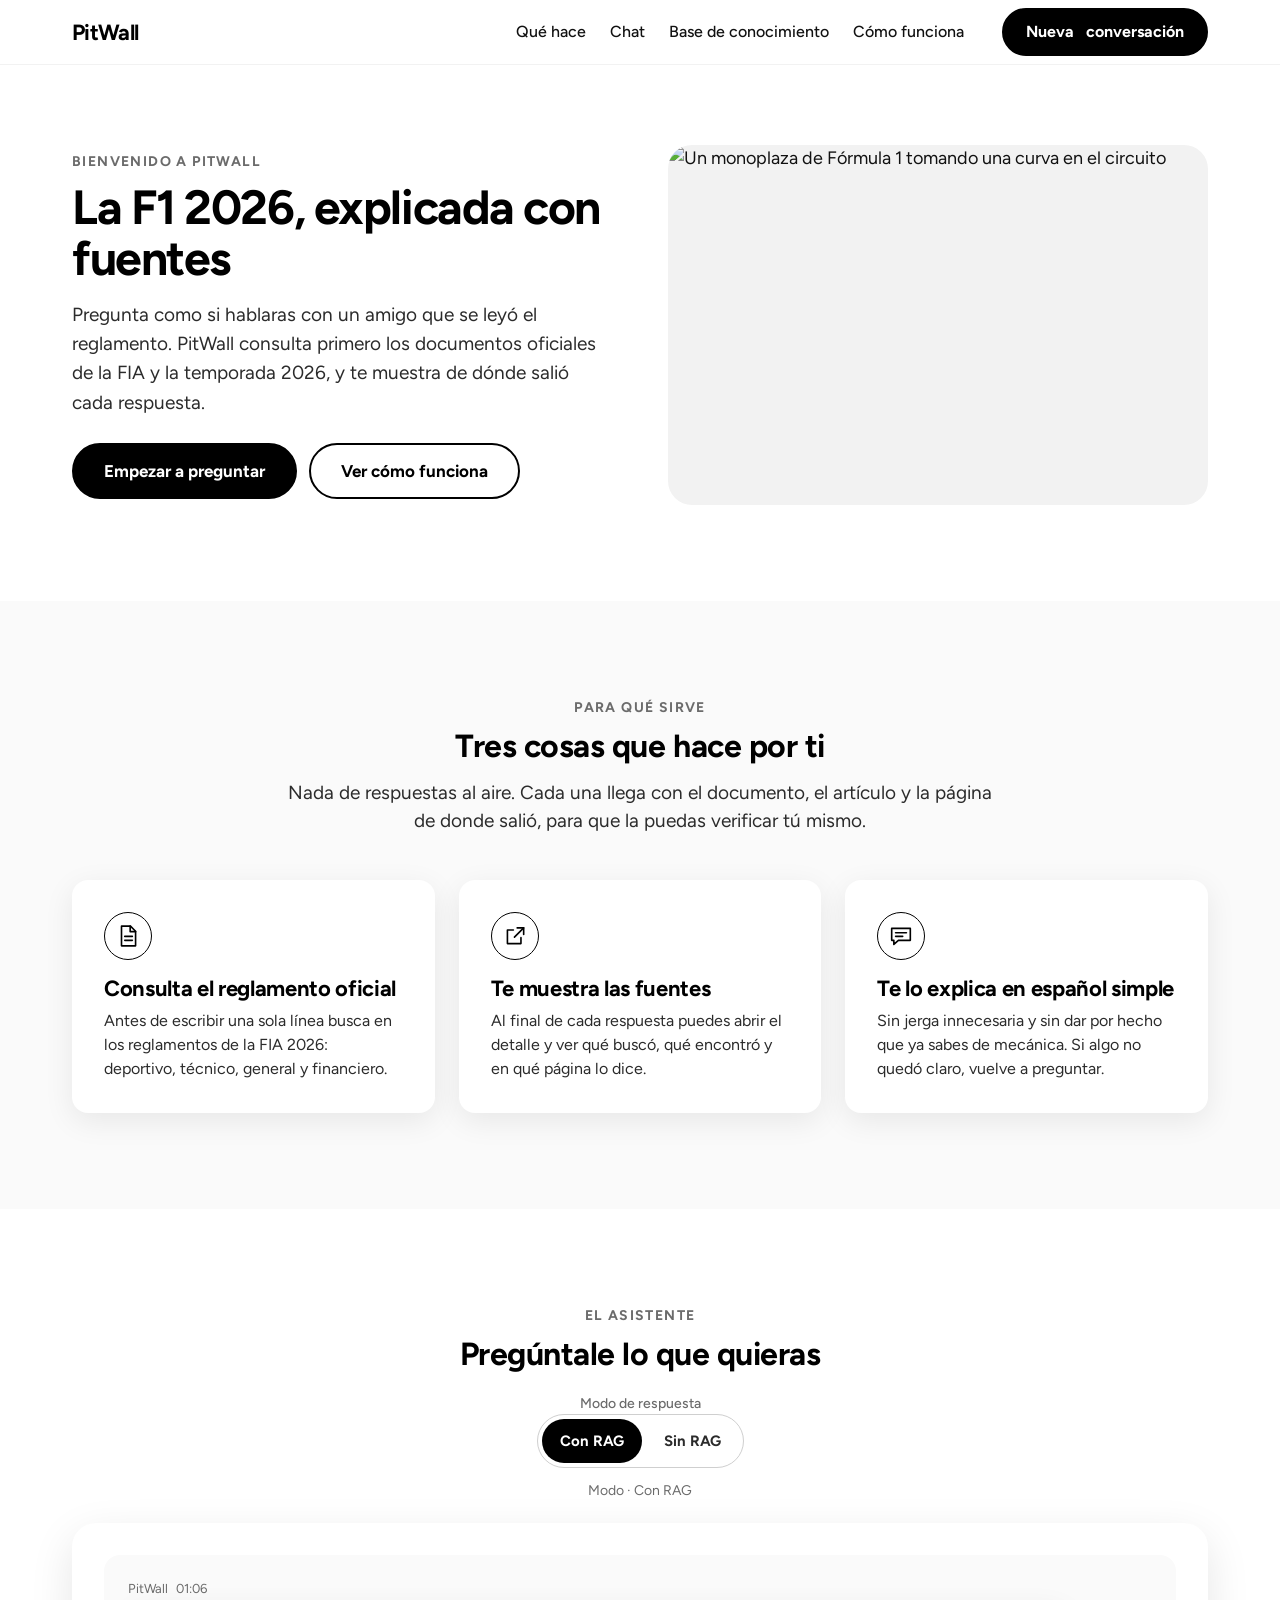
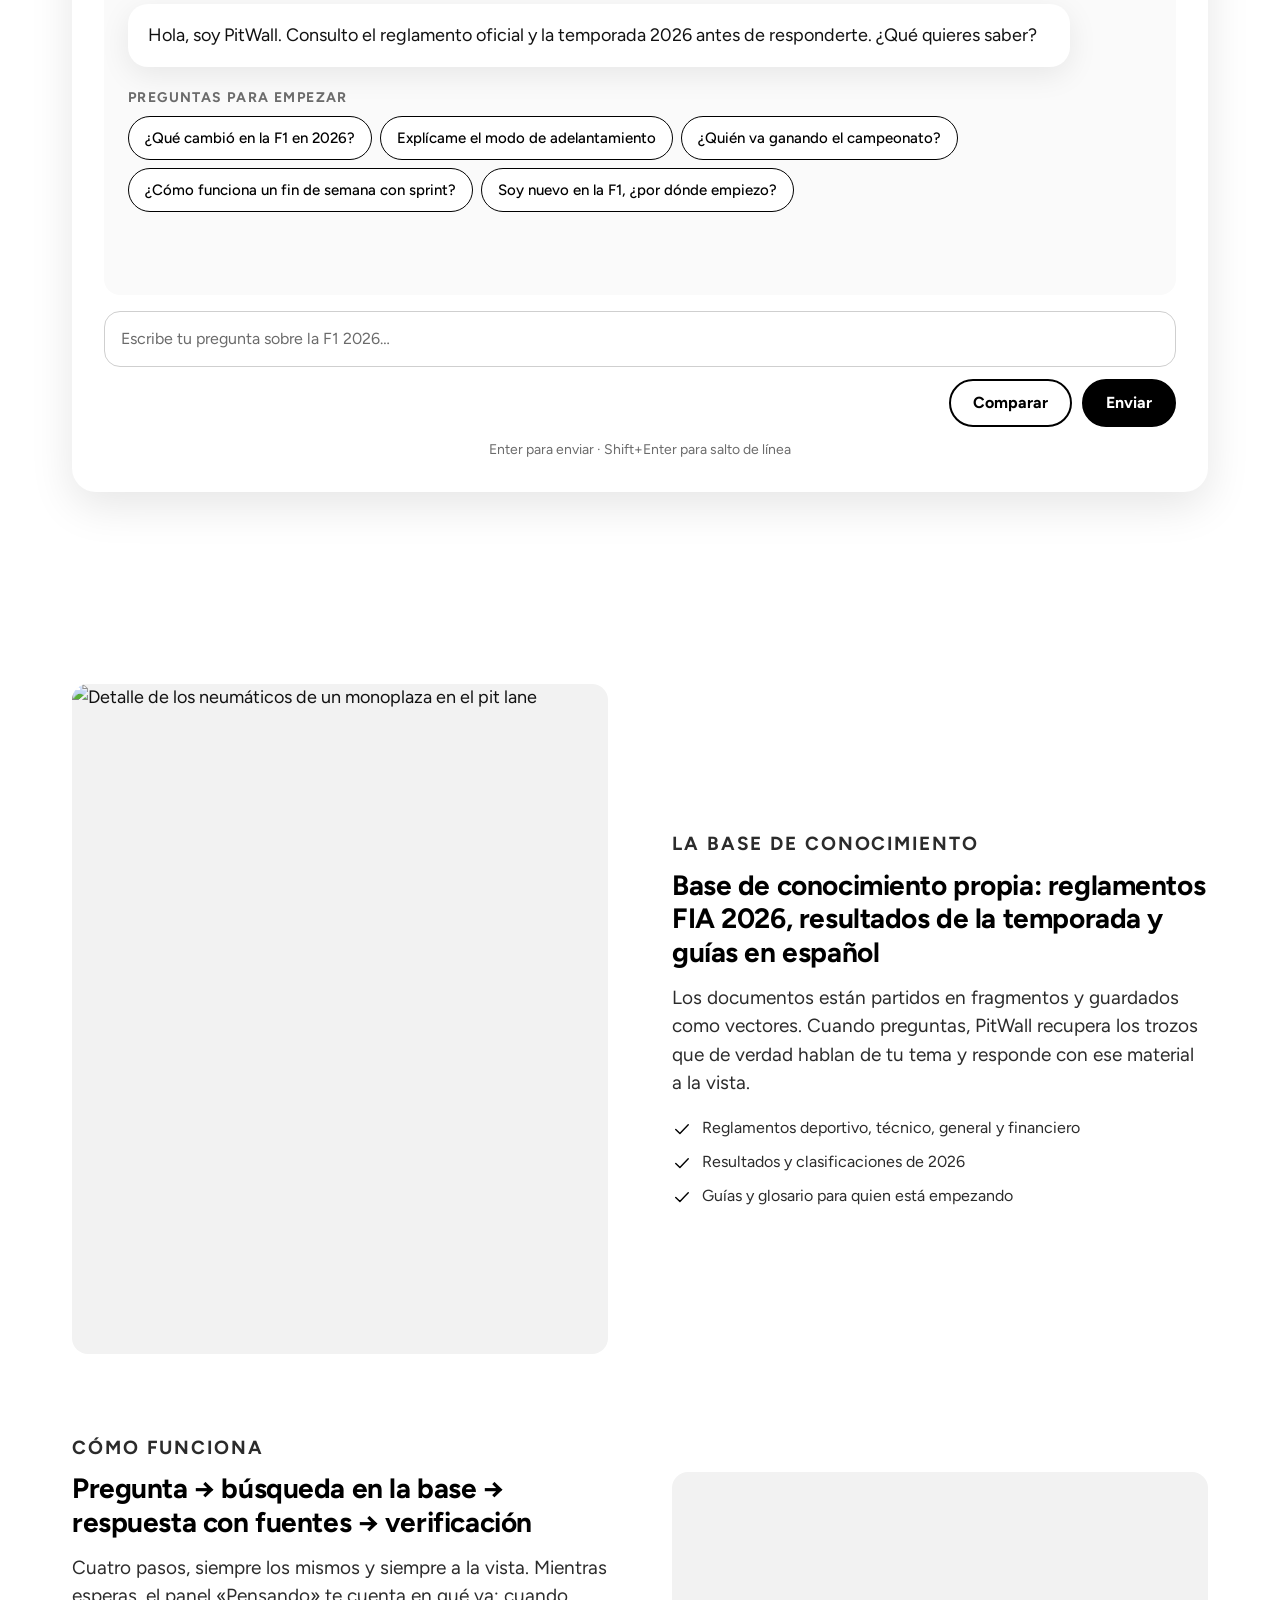
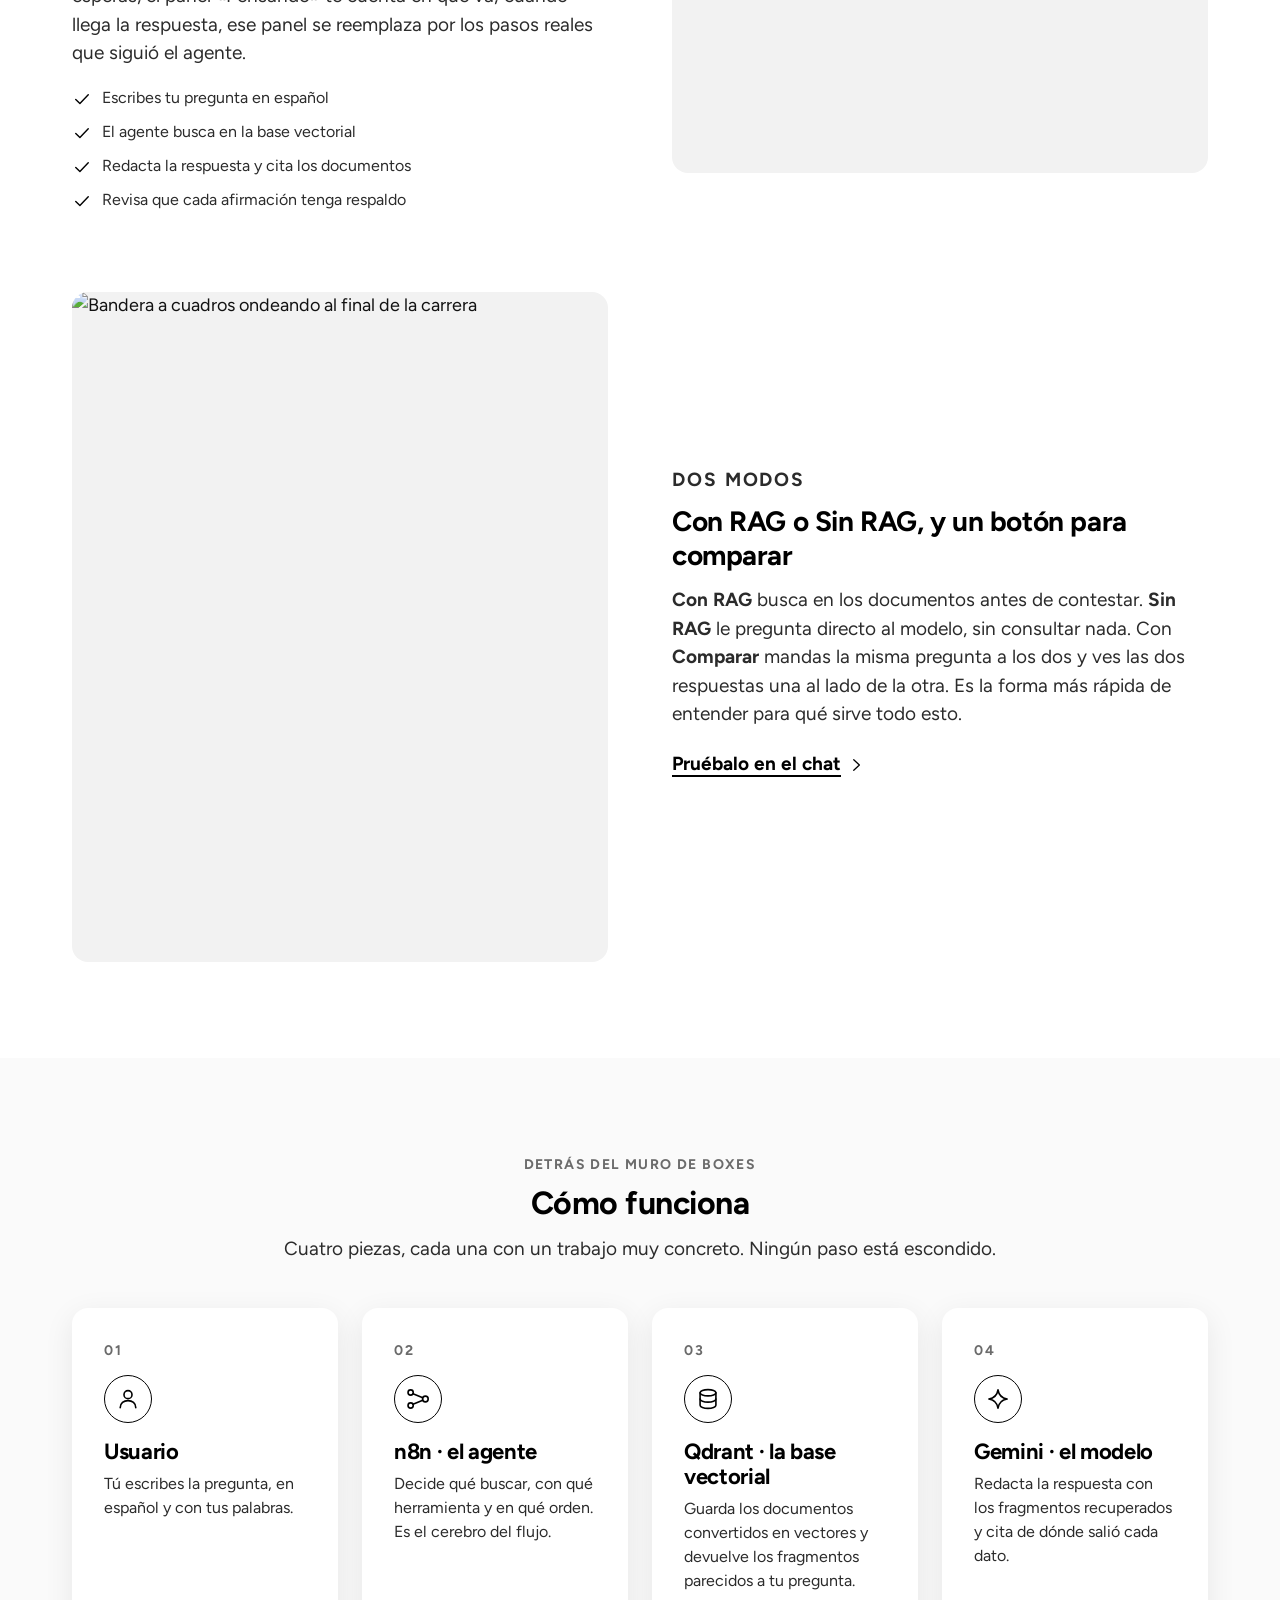
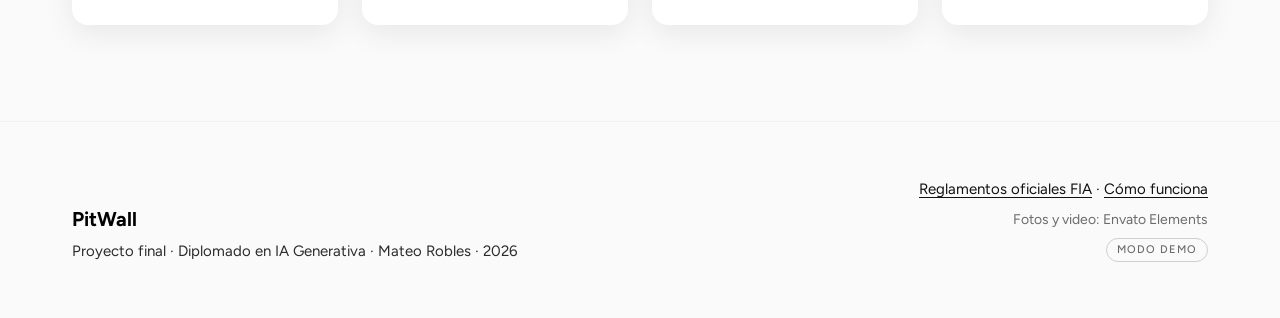
==== commit 4681a2a5: "Evaluador recibe el texto completo de los fragmentos recuperados Co-Authored-By: Claude Fable 5.1 <n" ====
--- a/front/index.html
+++ b/front/index.html
@@ -3,382 +3,136 @@
 <head>
 <meta charset="utf-8">
 <meta name="viewport" content="width=device-width, initial-scale=1">
-<title>PitWall · Tu ingeniero de pista para la F1 2026</title>
-<meta name="description" content="PitWall es un asistente de chat sobre la Fórmula 1 2026. Consulta el reglamento oficial de la FIA y los datos de la temporada antes de responder.">
+<title>PitWall · La F1 2026, explicada con fuentes</title>
+<meta name="description" content="PitWall es un asistente de chat en español sobre la Fórmula 1 2026. Consulta los reglamentos oficiales de la FIA y los datos de la temporada, y te muestra de dónde salió cada respuesta.">
 <meta name="theme-color" content="#000000">
 <meta name="color-scheme" content="light">
 <link rel="icon" href="assets/favicon.svg" type="image/svg+xml">
 <link rel="preconnect" href="https://fonts.googleapis.com">
 <link rel="preconnect" href="https://fonts.gstatic.com" crossorigin>
-<link rel="stylesheet" href="https://fonts.googleapis.com/css2?family=IBM+Plex+Mono:wght@400;500;600&family=Space+Grotesk:wght@400;500;600;700&display=swap">
+<link rel="stylesheet" href="https://fonts.googleapis.com/css2?family=Figtree:wght@400;500;700&family=Plus+Jakarta+Sans:wght@400;500;700&display=swap">
 <link rel="stylesheet" href="styles.css">
 </head>
-<body>
-
-<a class="skip-link" href="#zona-chat">Saltar al chat</a>
+<body id="top">
+
+<a class="skip" href="#zona-chat">Saltar al chat</a>
 
 <!-- =========================================================
-     BIBLIOTECA DE ILUSTRACIONES SVG (dibujadas a mano)
+     ICONOS · líneas finas, un solo color (currentColor).
      Van en línea para que la página funcione igual abierta
      desde file:// o publicada en GitHub Pages.
      ========================================================= -->
 <svg class="sprite" aria-hidden="true" focusable="false" xmlns="http://www.w3.org/2000/svg">
 <defs>
 
-  <!-- ============ CARRO DE F1 · VISTA LATERAL (detallado) ============ -->
-  <symbol id="car-side" viewBox="0 0 412 140">
-    <g transform="translate(412,0) scale(-1,1)">
-      <!-- sombra en piso -->
-      <ellipse cx="202" cy="127" rx="178" ry="4.5" fill="#000" opacity=".12"/>
-
-      <!-- ---------- ALERON TRASERO ---------- -->
-      <!-- pilon de soporte -->
-      <path d="M324,66 L344,66 L352,86 L332,86 Z" fill="var(--l-dark,#c85c0c)"/>
-      <!-- viga inferior -->
-      <path d="M318,92 L394,89 L395,97 L319,100 Z" fill="var(--l-dark,#c85c0c)"/>
-      <!-- placa lateral, esquinas chaflanadas -->
-      <path d="M350,60 L355,55 L402,54 L407,59 L407,81 L402,86 L355,87 L350,82 Z" fill="var(--l-main,#ff7a1a)"/>
-      <!-- elementos del ala -->
-      <path d="M353,58 L404,57 L404,67 L353,68 Z" fill="#17181d"/>
-      <path d="M353,71 L404,70 L404,76 L353,77 Z" fill="#17181d" opacity=".72"/>
-      <path d="M353,80 L404,79 L404,82 L353,83 Z" fill="var(--l-light,#ffb173)"/>
-
-      <!-- ---------- PISO Y DIFUSOR ---------- -->
-      <path d="M104,106 L296,104 L306,107 L304,115 L108,117 Z" fill="#23252b"/>
-      <path d="M296,104 L316,101 L330,95 L336,99 L332,112 L304,115 Z" fill="#2e3138"/>
-
-      <!-- ---------- ALERON DELANTERO ---------- -->
-      <path d="M6,100 L44,97 L50,102 L54,118 L50,121 L8,121 L4,116 Z" fill="var(--l-main,#ff7a1a)"/>
-      <path d="M0,104 L44,101 L44,105 L0,108 Z" fill="#17181d" opacity=".9"/>
-      <path d="M0,111 L46,108 L46,112 L0,115 Z" fill="#17181d" opacity=".9"/>
-      <path d="M0,118 L48,115 L48,118 L0,120 Z" fill="#17181d" opacity=".65"/>
-      <path d="M44,97 L50,102 L47,104 L41,99 Z" fill="var(--l-light,#ffb173)"/>
-
-      <!-- ---------- SUSPENSIONES (detras de las llantas) ---------- -->
-      <g fill="#20222a">
-        <path d="M104,88 L80,93 L80,97 L104,94 Z"/>
-        <path d="M106,100 L82,100 L82,104 L106,105 Z"/>
-        <path d="M310,87 L334,92 L334,96 L310,93 Z"/>
-        <path d="M308,100 L332,99 L332,103 L308,105 Z"/>
-      </g>
-
-      <!-- ---------- CARROCERIA PRINCIPAL ---------- -->
-      <path d="M106,74 C124,70 138,68 150,68 L155,75 L188,75 C192,69 195,63 200,59 L208,55 L228,55 C256,57 296,61 328,66 L334,72 L330,80 C326,92 320,100 313,106 L298,110 L112,110 C102,101 100,84 106,74 Z" fill="var(--l-main,#ff7a1a)"/>
-
-      <!-- pontones: sombra inferior -->
-      <path d="M112,98 C152,104 222,103 260,99 L264,110 L112,110 Z" fill="var(--l-dark,#c85c0c)"/>
-      <!-- franja de acento sobre el pontón -->
-      <path d="M120,88 C158,84 214,82 254,85 L246,92 C210,89 158,91 120,96 Z" fill="var(--l-acc,#111111)"/>
-      <!-- filete claro encima de la franja -->
-      <path d="M120,85 C158,81 216,79 256,82 L256,84 C216,81 158,83 120,87 Z" fill="var(--l-light,#ffb173)"/>
-      <!-- entrada de aire del pontón -->
-      <path d="M112,82 L128,85 L128,100 L112,99 C109,94 109,87 112,82 Z" fill="#15161a"/>
-      <path d="M116,86 L126,88 L126,97 L116,96 Z" fill="#33363d"/>
-      <!-- brillo superior de la tapa motor -->
-      <path d="M210,57 L228,57 C256,59 294,63 322,67 L322,70 C294,66 256,62 228,60 L210,60 Z" fill="var(--l-light,#ffb173)"/>
-      <!-- aleta / quilla de la tapa motor -->
-      <path d="M240,58 C274,60 306,64 328,68 L328,70 C306,66 274,62 240,60 Z" fill="var(--l-dark,#c85c0c)"/>
-      <!-- linea de panel del chasis -->
-      <path d="M116,92 C150,88 210,86 258,89" fill="none" stroke="var(--l-dark,#c85c0c)" stroke-width="1"/>
-
-      <!-- ---------- MORRO ---------- -->
-      <path d="M24,97 C40,90 70,82 108,74 L110,98 C84,99.5 52,100.5 30,101 C25,101 22,99 24,97 Z" fill="var(--l-main,#ff7a1a)"/>
-      <path d="M24,97 C40,90 70,82 108,74 L108,78 C70,86 41,94 26,100 Z" fill="var(--l-light,#ffb173)"/>
-      <path d="M30,101 C52,100.5 84,99.5 110,98 L110,100.5 C84,102 52,103 30,103.5 Z" fill="var(--l-dark,#c85c0c)"/>
-
-      <!-- ---------- COCKPIT, HALO Y CASCO ---------- -->
-      <path d="M154,72 C166,69 182,69 190,72 L190,79 L154,79 Z" fill="#15161a"/>
-      <circle cx="171" cy="68" r="8.4" fill="#23252b"/>
-      <path d="M165,66 C167,62.4 175,61.8 179,64.6 L179,68.6 C174.4,66.2 168,66.6 165,69.4 Z" fill="#d9dde3"/>
-      <path d="M157,66 L167,63 L168,67 L158,69 Z" fill="#1c1e24"/>
-      <path d="M148,58 L155,58 L156,74 L150,74 Z" fill="#15161a"/>
-      <path d="M149,59 C161,53 179,51 197,56 L199,62 C181,57 164,59 154,66 Z" fill="#15161a"/>
-      <path d="M151,59 C162,54 178,53 195,57 L196,59 C178,55 162,56 152,61 Z" fill="#3b3e46"/>
-      <!-- toma de aire (airbox) -->
-      <path d="M196,61 C197,56 201,54 207,54 L207,62 C201,62 198,62 196,61 Z" fill="#15161a"/>
-
-      <!-- ---------- LLANTA DELANTERA ---------- -->
-      <g transform="translate(72,98)">
-        <circle r="26" fill="#14151a"/>
-        <circle r="26" fill="none" stroke="#33363d" stroke-width="1"/>
-        <circle r="21" fill="#1b1d23"/>
-        <path d="M-20,-6 C-16,-16 -6,-21 5,-20" fill="none" stroke="#f4f4f4" stroke-width="2.2" opacity=".8"/>
-        <circle r="13.5" fill="var(--l-light,#ffb173)"/>
-        <circle r="13.5" fill="none" stroke="var(--l-dark,#c85c0c)" stroke-width="1.6"/>
-        <g stroke="var(--l-dark,#c85c0c)" stroke-width="2.4" stroke-linecap="round">
-          <path d="M0,-10.5 L0,-4"/><path d="M10,-3.2 L4,-1.3"/><path d="M6.2,8.6 L2.5,3.4"/>
-          <path d="M-6.2,8.6 L-2.5,3.4"/><path d="M-10,-3.2 L-4,-1.3"/>
-        </g>
-        <circle r="4" fill="#14151a"/>
-        <circle r="1.5" fill="var(--l-light,#ffb173)"/>
-      </g>
-
-      <!-- ---------- LLANTA TRASERA ---------- -->
-      <g transform="translate(332,98)">
-        <circle r="26" fill="#14151a"/>
-        <circle r="26" fill="none" stroke="#33363d" stroke-width="1"/>
-        <circle r="21" fill="#1b1d23"/>
-        <path d="M-20,-6 C-16,-16 -6,-21 5,-20" fill="none" stroke="#f4f4f4" stroke-width="2.2" opacity=".8"/>
-        <circle r="13.5" fill="var(--l-light,#ffb173)"/>
-        <circle r="13.5" fill="none" stroke="var(--l-dark,#c85c0c)" stroke-width="1.6"/>
-        <g stroke="var(--l-dark,#c85c0c)" stroke-width="2.4" stroke-linecap="round">
-          <path d="M0,-10.5 L0,-4"/><path d="M10,-3.2 L4,-1.3"/><path d="M6.2,8.6 L2.5,3.4"/>
-          <path d="M-6.2,8.6 L-2.5,3.4"/><path d="M-10,-3.2 L-4,-1.3"/>
-        </g>
-        <circle r="4" fill="#14151a"/>
-        <circle r="1.5" fill="var(--l-light,#ffb173)"/>
-      </g>
-    </g>
-  </symbol>
-
-  <!-- ============ CARRO DE F1 · VISTA LATERAL (compacto) ============ -->
-  <symbol id="car-mini" viewBox="0 0 206 70">
-    <g transform="translate(206,0) scale(-1,1)">
-      <path d="M52,53 L150,52 L157,54 L156,59 L54,60 Z" fill="#1c1e24"/>
-      <path d="M165,34 L175,34 L180,44 L170,44 Z" fill="var(--l-dark,#c85c0c)"/>
-      <path d="M161,47 L199,45 L199,49 L161,51 Z" fill="var(--l-dark,#c85c0c)"/>
-      <path d="M174,30 L178,28 L200,27 L203,30 L203,40 L200,43 L177,43 L174,40 Z" fill="var(--l-main,#ff7a1a)"/>
-      <path d="M177,30 L200,29.5 L200,34 L177,34.5 Z" fill="#141519"/>
-      <path d="M177,36 L200,35.5 L200,38 L177,38.5 Z" fill="#141519" opacity=".7"/>
-      <path d="M2,48 L20,47 L26,55 L27,60 L2,60 Z" fill="var(--l-main,#ff7a1a)"/>
-      <path d="M4,51 L20,50.5 L22,53 L4,53 Z" fill="#141519" opacity=".85"/>
-      <path d="M4,56 L25,56 L26,58 L4,58 Z" fill="#141519" opacity=".6"/>
-      <path d="M54,38 C63,35 70,34 76,34 L78,37.5 L94,37.5 C96,34 98,31 100,29 L104,27 L114,27 C128,28 148,30 165,33 L167,36 L165,40 C163,46 160,50 157,53 L56,55 C51,50 51,42 54,38 Z" fill="var(--l-main,#ff7a1a)"/>
-      <path d="M56,49 C75,52 110,52 129,50 L131,55 L56,55 Z" fill="var(--l-dark,#c85c0c)"/>
-      <path d="M60,43 C80,41 110,40 131,42 L131,46 C110,44 80,45 60,47 Z" fill="var(--l-acc,#111111)"/>
-      <path d="M14,50 C26,46 41,42 55,39 L56,49 C43,51 28,55 16,57 C13,57 12,51 14,50 Z" fill="var(--l-main,#ff7a1a)"/>
-      <path d="M14,50 C26,46 41,42 55,39 L55,41 C41,44 27,49 15,53 Z" fill="var(--l-light,#ffb173)"/>
-      <path d="M105,29 L114,29 C128,30 147,32 164,34.5 L164,36 C147,33.5 128,31.5 114,31 L105,31 Z" fill="var(--l-light,#ffb173)"/>
-      <path d="M77,36.5 L94,36.5 L94,39.5 L77,39.5 Z" fill="#15161a"/>
-      <circle cx="86" cy="34.5" r="4.2" fill="#23252b"/>
-      <path d="M83,33.4 C84,31.7 88,31.4 90,32.8 L90,34.8 C87.7,33.6 84.5,33.8 83,35.2 Z" fill="#d9dde3"/>
-      <path d="M74.5,29.5 L78,29.5 L78.5,37.5 L75.5,37.5 Z" fill="#15161a"/>
-      <path d="M75,30 C81,27 90,26 99,28.5 L100,31.5 C91,29 82.5,30 77.5,33.5 Z" fill="#15161a"/>
-      <path d="M98.5,31 C99,28.5 101,27.5 104,27.5 L104,31.5 C101,31.5 99.5,31.5 98.5,31 Z" fill="#15161a"/>
-      <g transform="translate(36,49)">
-        <circle r="13" fill="#14151a"/>
-        <circle r="10.5" fill="#1b1d23"/>
-        <circle r="6.6" fill="var(--l-light,#ffb173)"/>
-        <circle r="6.6" fill="none" stroke="var(--l-dark,#c85c0c)" stroke-width="1.2"/>
-        <circle r="2" fill="#14151a"/>
-      </g>
-      <g transform="translate(166,49)">
-        <circle r="13" fill="#14151a"/>
-        <circle r="10.5" fill="#1b1d23"/>
-        <circle r="6.6" fill="var(--l-light,#ffb173)"/>
-        <circle r="6.6" fill="none" stroke="var(--l-dark,#c85c0c)" stroke-width="1.2"/>
-        <circle r="2" fill="#14151a"/>
-      </g>
-    </g>
-  </symbol>
-
-  <!-- ============ CARRO DE F1 · VISTA SUPERIOR ============ -->
-  <symbol id="car-top" viewBox="0 0 412 150">
-    <g transform="translate(412,0) scale(-1,1)">
-      <!-- aleron delantero -->
-      <path d="M8,12 L46,14 L46,136 L8,138 Z" fill="var(--l-main,#ff7a1a)"/>
-      <path d="M6,4 L50,6 L50,14 L6,12 Z" fill="var(--l-dark,#c85c0c)"/>
-      <path d="M6,146 L50,144 L50,136 L6,138 Z" fill="var(--l-dark,#c85c0c)"/>
-      <g fill="#141519" opacity=".85">
-        <path d="M19,13 L22,13.2 L22,136.8 L19,137 Z"/>
-        <path d="M29,13.6 L32,13.8 L32,136.2 L29,136.4 Z"/>
-        <path d="M38,14 L40.5,14.1 L40.5,135.9 L38,136 Z"/>
-      </g>
-      <!-- morro -->
-      <path d="M24,68 C22,72 22,78 24,82 L108,92 L108,58 Z" fill="var(--l-main,#ff7a1a)"/>
-      <path d="M26,73 C25,74 25,76 26,77 L108,80 L108,70 Z" fill="var(--l-light,#ffb173)"/>
-      <!-- bordes de piso -->
-      <path d="M96,30 L316,30 L316,40 L96,40 Z" fill="var(--l-dark,#c85c0c)"/>
-      <path d="M96,120 L316,120 L316,110 L96,110 Z" fill="var(--l-dark,#c85c0c)"/>
-      <!-- pontones -->
-      <path d="M112,28 L202,28 L248,38 L248,58 L112,54 Z" fill="var(--l-main,#ff7a1a)"/>
-      <path d="M112,122 L202,122 L248,112 L248,92 L112,96 Z" fill="var(--l-main,#ff7a1a)"/>
-      <path d="M116,32 L200,32 L240,40 L240,48 L116,44 Z" fill="var(--l-light,#ffb173)"/>
-      <path d="M116,118 L200,118 L240,110 L240,102 L116,106 Z" fill="var(--l-light,#ffb173)"/>
-      <path d="M112,28 L124,30 L124,54 L112,54 Z" fill="#15161a"/>
-      <path d="M112,122 L124,120 L124,96 L112,96 Z" fill="#15161a"/>
-      <!-- chasis / celula central -->
-      <path d="M104,56 L152,50 L206,50 L252,56 L252,94 L206,100 L152,100 L104,94 Z" fill="var(--l-main,#ff7a1a)"/>
-      <path d="M108,62 L152,57 L206,57 L246,62 L246,88 L206,93 L152,93 L108,88 Z" fill="var(--l-acc,#111111)" opacity=".28"/>
-      <!-- tapa motor -->
-      <path d="M250,60 L330,68 L330,82 L250,90 Z" fill="var(--l-main,#ff7a1a)"/>
-      <path d="M254,68 L328,73 L328,77 L254,82 Z" fill="var(--l-light,#ffb173)"/>
-      <!-- airbox -->
-      <path d="M186,62 L214,60 L214,90 L186,88 Z" fill="#15161a"/>
-      <path d="M190,66 L210,64.5 L210,85.5 L190,84 Z" fill="#33363d"/>
-      <!-- halo -->
-      <ellipse cx="170" cy="75" rx="25" ry="17" fill="none" stroke="#15161a" stroke-width="5"/>
-      <path d="M143,72 L150,72 L150,78 L143,78 Z" fill="#15161a"/>
-      <!-- casco -->
-      <ellipse cx="174" cy="75" rx="9.5" ry="8.4" fill="#23252b"/>
-      <path d="M166,71 C168,68 176,67.6 180,70 L180,80 C176,82.4 168,82 166,79 Z" fill="#d9dde3"/>
-      <!-- difusor -->
-      <path d="M336,48 L356,48 L356,102 L336,102 Z" fill="#1c1e24"/>
-      <g fill="#3b3e46">
-        <path d="M338,52 L354,52 L354,56 L338,56 Z"/>
-        <path d="M338,62 L354,62 L354,66 L338,66 Z"/>
-        <path d="M338,84 L354,84 L354,88 L338,88 Z"/>
-        <path d="M338,94 L354,94 L354,98 L338,98 Z"/>
-      </g>
-      <!-- aleron trasero -->
-      <path d="M358,16 L400,16 L400,134 L358,134 Z" fill="var(--l-main,#ff7a1a)"/>
-      <path d="M354,8 L406,8 L406,16 L354,16 Z" fill="var(--l-dark,#c85c0c)"/>
-      <path d="M354,142 L406,142 L406,134 L354,134 Z" fill="var(--l-dark,#c85c0c)"/>
-      <g fill="#141519" opacity=".85">
-        <path d="M371,17 L374,17 L374,133 L371,133 Z"/>
-        <path d="M386,17 L389,17 L389,133 L386,133 Z"/>
-      </g>
-      <!-- llantas -->
-      <g fill="#14151a">
-        <path d="M48,4 L96,4 L98,8 L98,24 L96,28 L48,28 L46,24 L46,8 Z"/>
-        <path d="M48,146 L96,146 L98,142 L98,126 L96,122 L48,122 L46,126 L46,142 Z"/>
-        <path d="M306,3 L356,3 L358,8 L358,28 L356,33 L306,33 L304,28 L304,8 Z"/>
-        <path d="M306,147 L356,147 L358,142 L358,122 L356,117 L306,117 L304,122 L304,142 Z"/>
-      </g>
-      <g fill="#2a2d34">
-        <path d="M52,8 L92,8 L92,24 L52,24 Z"/>
-        <path d="M52,142 L92,142 L92,126 L52,126 Z"/>
-        <path d="M310,8 L352,8 L352,28 L310,28 Z"/>
-        <path d="M310,142 L352,142 L352,122 L310,122 Z"/>
-      </g>
-      <g fill="var(--l-light,#ffb173)">
-        <path d="M62,12 L82,12 L82,20 L62,20 Z"/>
-        <path d="M62,138 L82,138 L82,130 L62,130 Z"/>
-        <path d="M320,13 L342,13 L342,23 L320,23 Z"/>
-        <path d="M320,137 L342,137 L342,127 L320,127 Z"/>
-      </g>
-    </g>
-  </symbol>
-
-  <!-- ============ ICONOS MONOCROMOS ============ -->
-  <symbol id="ico-circuito" viewBox="0 0 120 92">
-    <path d="M22,26 L82,17 C96,15 107,24 107,37 C107,48 96,55 79,55 L47,52 C36,51 31,62 40,68 C47,73 61,73 78,73 L94,74 C103,75 105,83 98,87 C91,91 49,88 33,84 C18,80 10,71 10,57 C10,44 15,33 22,26 Z"
-      fill="none" stroke="currentColor" stroke-width="4.4" stroke-linejoin="round" stroke-linecap="round"/>
-    <path d="M31,17 L34,30" fill="none" stroke="currentColor" stroke-width="3.4" stroke-linecap="butt"/>
-  </symbol>
-
-  <symbol id="ico-bandera" viewBox="0 0 24 24">
-    <clipPath id="clip-bandera">
-      <path d="M5,4 C9,2.4 13,5.6 17,4 C19,3.2 20,3.2 21,3.8 L21,13 C20,13.6 19,13.6 17,12.8 C13,11.2 9,14.4 5,13 Z"/>
-    </clipPath>
-    <g clip-path="url(#clip-bandera)">
-      <path d="M4,2 L22,2 L22,15 L4,15 Z" fill="#ffffff"/>
-      <g fill="#000000">
-        <path d="M4,2 L9,2 L9,6 L4,6 Z"/><path d="M13,2 L17,2 L17,6 L13,6 Z"/>
-        <path d="M9,6 L13,6 L13,10 L9,10 Z"/><path d="M17,6 L22,6 L22,10 L17,10 Z"/>
-        <path d="M4,10 L9,10 L9,15 L4,15 Z"/><path d="M13,10 L17,10 L17,15 L13,15 Z"/>
-      </g>
-    </g>
-    <path d="M5,4 C9,2.4 13,5.6 17,4 C19,3.2 20,3.2 21,3.8 L21,13 C20,13.6 19,13.6 17,12.8 C13,11.2 9,14.4 5,13 Z"
-      fill="none" stroke="currentColor" stroke-width="1.3"/>
-    <path d="M4,3 L4,21.5" fill="none" stroke="currentColor" stroke-width="1.7" stroke-linecap="round"/>
-  </symbol>
-
-  <symbol id="ico-llanta" viewBox="0 0 24 24">
-    <circle cx="12" cy="12" r="9.4" fill="none" stroke="currentColor" stroke-width="3.2"/>
-    <circle cx="12" cy="12" r="4.6" fill="none" stroke="currentColor" stroke-width="1.4"/>
-    <g stroke="currentColor" stroke-width="1.4" stroke-linecap="round">
-      <path d="M12,7.4 L12,4.4"/>
-      <path d="M16.3,10.6 L19.2,9.7"/>
-      <path d="M14.6,15.5 L16.4,18"/>
-      <path d="M9.4,15.5 L7.6,18"/>
-      <path d="M7.7,10.6 L4.8,9.7"/>
-    </g>
-    <circle cx="12" cy="12" r="1.4" fill="currentColor"/>
-  </symbol>
-
-  <symbol id="ico-casco" viewBox="0 0 24 24">
-    <path d="M3.8,14.4 C3.8,8.2 8.4,3.8 13.6,3.8 C18.6,3.8 21,7.6 21,12.4 L21,14.2 C21,16.6 19.4,17.8 17.2,17.8 L7.8,17.8 C5.4,17.8 3.8,16.6 3.8,14.4 Z"
-      fill="none" stroke="currentColor" stroke-width="1.6" stroke-linejoin="round"/>
-    <path d="M8.2,9.4 C11.2,7.6 16.4,7.8 19.6,9.8 L19.6,12.8 L9.6,12.8 C8.2,12.8 7.4,10.4 8.2,9.4 Z"
+  <symbol id="ico-menu" viewBox="0 0 24 24">
+    <g fill="none" stroke="currentColor" stroke-width="1.6" stroke-linecap="round">
+      <path d="M4,7 L20,7"/><path d="M4,12 L20,12"/><path d="M4,17 L20,17"/>
+    </g>
+  </symbol>
+
+  <symbol id="ico-cerrar" viewBox="0 0 24 24">
+    <g fill="none" stroke="currentColor" stroke-width="1.6" stroke-linecap="round">
+      <path d="M6,6 L18,18"/><path d="M18,6 L6,18"/>
+    </g>
+  </symbol>
+
+  <symbol id="ico-chevron" viewBox="0 0 24 24">
+    <path d="M9,5 L16.5,12 L9,19" fill="none" stroke="currentColor" stroke-width="1.7"
+      stroke-linecap="round" stroke-linejoin="round"/>
+  </symbol>
+
+  <symbol id="ico-check" viewBox="0 0 24 24">
+    <path d="M4.5,12.6 L9.5,17.4 L19.5,6.8" fill="none" stroke="currentColor" stroke-width="1.7"
+      stroke-linecap="round" stroke-linejoin="round"/>
+  </symbol>
+
+  <symbol id="ico-doc" viewBox="0 0 24 24">
+    <g fill="none" stroke="currentColor" stroke-width="1.5" stroke-linejoin="round" stroke-linecap="round">
+      <path d="M6,2.9 L14.3,2.9 L19,7.6 L19,21.1 L6,21.1 Z"/>
+      <path d="M14,2.9 L14,8 L19,8"/>
+      <path d="M9,12.4 L16,12.4"/>
+      <path d="M9,16 L16,16"/>
+    </g>
+  </symbol>
+
+  <symbol id="ico-enlace" viewBox="0 0 24 24">
+    <g fill="none" stroke="currentColor" stroke-width="1.5" stroke-linecap="round" stroke-linejoin="round">
+      <path d="M10.5,6.5 L5,6.5 L5,19 L17.5,19 L17.5,13.5"/>
+      <path d="M14,4.5 L20,4.5 L20,10.5"/>
+      <path d="M20,4.5 L11.5,13"/>
+    </g>
+  </symbol>
+
+  <symbol id="ico-charla" viewBox="0 0 24 24">
+    <g fill="none" stroke="currentColor" stroke-width="1.5" stroke-linecap="round" stroke-linejoin="round">
+      <path d="M3.4,5 L20.6,5 L20.6,16 L9.6,16 L5.4,19.8 L5.4,16 L3.4,16 Z"/>
+      <path d="M7,9 L17,9"/>
+      <path d="M7,12.3 L13.6,12.3"/>
+    </g>
+  </symbol>
+
+  <symbol id="ico-usuario" viewBox="0 0 24 24">
+    <g fill="none" stroke="currentColor" stroke-width="1.5" stroke-linecap="round">
+      <circle cx="12" cy="8" r="3.7"/>
+      <path d="M4.8,20 C4.8,15.9 8.1,13.5 12,13.5 C15.9,13.5 19.2,15.9 19.2,20"/>
+    </g>
+  </symbol>
+
+  <symbol id="ico-flujo" viewBox="0 0 24 24">
+    <g fill="none" stroke="currentColor" stroke-width="1.5" stroke-linecap="round">
+      <circle cx="5.2" cy="6" r="2.4"/>
+      <circle cx="5.2" cy="18" r="2.4"/>
+      <circle cx="18.8" cy="12" r="2.6"/>
+      <path d="M7.4,7.2 L16.4,10.9"/>
+      <path d="M7.4,16.8 L16.4,13.1"/>
+    </g>
+  </symbol>
+
+  <symbol id="ico-datos" viewBox="0 0 24 24">
+    <g fill="none" stroke="currentColor" stroke-width="1.5" stroke-linecap="round">
+      <ellipse cx="12" cy="6.2" rx="7.3" ry="2.9"/>
+      <path d="M4.7,6.2 L4.7,17.8 C4.7,19.4 8,20.7 12,20.7 C16,20.7 19.3,19.4 19.3,17.8 L19.3,6.2"/>
+      <path d="M4.7,12 C4.7,13.6 8,14.9 12,14.9 C16,14.9 19.3,13.6 19.3,12"/>
+    </g>
+  </symbol>
+
+  <symbol id="ico-chispa" viewBox="0 0 24 24">
+    <path d="M12,3.6 C12.8,8.6 15.4,11.2 20.4,12 C15.4,12.8 12.8,15.4 12,20.4 C11.2,15.4 8.6,12.8 3.6,12 C8.6,11.2 11.2,8.6 12,3.6 Z"
       fill="none" stroke="currentColor" stroke-width="1.5" stroke-linejoin="round"/>
-    <path d="M4.4,15.4 L20.8,15.4" fill="none" stroke="currentColor" stroke-width="1.4"/>
-  </symbol>
-
-  <symbol id="ico-usuario" viewBox="0 0 24 24">
-    <circle cx="12" cy="8" r="3.6" fill="none" stroke="currentColor" stroke-width="1.6"/>
-    <path d="M4.6,20 C4.6,15.8 8,13.4 12,13.4 C16,13.4 19.4,15.8 19.4,20" fill="none" stroke="currentColor" stroke-width="1.6" stroke-linecap="round"/>
-  </symbol>
-
-  <symbol id="ico-pantalla" viewBox="0 0 24 24">
-    <path d="M3,5 L21,5 L21,17 L3,17 Z" fill="none" stroke="currentColor" stroke-width="1.6"/>
-    <path d="M3,8.4 L21,8.4" fill="none" stroke="currentColor" stroke-width="1.3"/>
-    <path d="M8,20.4 L16,20.4" fill="none" stroke="currentColor" stroke-width="1.6" stroke-linecap="round"/>
-    <circle cx="5.6" cy="6.7" r=".8" fill="currentColor"/>
-  </symbol>
-
-  <symbol id="ico-flujo" viewBox="0 0 24 24">
-    <circle cx="5" cy="6" r="2.4" fill="none" stroke="currentColor" stroke-width="1.5"/>
-    <circle cx="5" cy="18" r="2.4" fill="none" stroke="currentColor" stroke-width="1.5"/>
-    <circle cx="19" cy="12" r="2.6" fill="currentColor"/>
-    <path d="M7.2,7.2 L16.6,11" fill="none" stroke="currentColor" stroke-width="1.4"/>
-    <path d="M7.2,16.8 L16.6,13" fill="none" stroke="currentColor" stroke-width="1.4"/>
-  </symbol>
-
-  <symbol id="ico-datos" viewBox="0 0 24 24">
-    <ellipse cx="12" cy="6" rx="7.4" ry="2.8" fill="none" stroke="currentColor" stroke-width="1.6"/>
-    <path d="M4.6,6 L4.6,18 C4.6,19.6 7.9,20.8 12,20.8 C16.1,20.8 19.4,19.6 19.4,18 L19.4,6"
-      fill="none" stroke="currentColor" stroke-width="1.6"/>
-    <path d="M4.6,12 C4.6,13.6 7.9,14.8 12,14.8 C16.1,14.8 19.4,13.6 19.4,12" fill="none" stroke="currentColor" stroke-width="1.3"/>
-  </symbol>
-
-  <symbol id="ico-chispa" viewBox="0 0 24 24">
-    <path d="M12,2.6 L14.1,9.2 L20.8,11.4 L14.1,13.6 L12,20.2 L9.9,13.6 L3.2,11.4 L9.9,9.2 Z" fill="currentColor"/>
-  </symbol>
-
-  <symbol id="ico-respuesta" viewBox="0 0 24 24">
-    <path d="M3.2,5 L20.8,5 L20.8,16 L9.6,16 L5.4,19.8 L5.4,16 L3.2,16 Z" fill="none" stroke="currentColor" stroke-width="1.6" stroke-linejoin="round"/>
-    <path d="M6.6,9 L17.4,9" fill="none" stroke="currentColor" stroke-width="1.3"/>
-    <path d="M6.6,12.4 L14,12.4" fill="none" stroke="currentColor" stroke-width="1.3"/>
   </symbol>
 
   <symbol id="ico-lupa" viewBox="0 0 24 24">
-    <circle cx="10.6" cy="10.6" r="6.4" fill="none" stroke="currentColor" stroke-width="1.7"/>
-    <path d="M15.4,15.4 L20.4,20.4" fill="none" stroke="currentColor" stroke-width="1.9" stroke-linecap="round"/>
+    <g fill="none" stroke="currentColor" stroke-width="1.6" stroke-linecap="round">
+      <circle cx="10.6" cy="10.6" r="6.3"/>
+      <path d="M15.3,15.3 L20.3,20.3"/>
+    </g>
   </symbol>
 
   <symbol id="ico-tuerca" viewBox="0 0 24 24">
-    <path d="M12,3.2 L14.6,4.3 L17.4,3.8 L18.8,6.2 L21,8 L20.4,10.8 L21,13.6 L18.8,15.4 L17.4,17.8 L14.6,17.3 L12,18.4 L9.4,17.3 L6.6,17.8 L5.2,15.4 L3,13.6 L3.6,10.8 L3,8 L5.2,6.2 L6.6,3.8 L9.4,4.3 Z"
-      fill="none" stroke="currentColor" stroke-width="1.5" stroke-linejoin="round"/>
-    <circle cx="12" cy="10.8" r="3.2" fill="none" stroke="currentColor" stroke-width="1.5"/>
-    <path d="M8,20.6 L16,20.6" fill="none" stroke="currentColor" stroke-width="1.5" stroke-linecap="round"/>
-  </symbol>
-
-  <symbol id="ico-doc" viewBox="0 0 24 24">
-    <path d="M5.5,2.8 L14.4,2.8 L19,7.4 L19,21.2 L5.5,21.2 Z" fill="none" stroke="currentColor" stroke-width="1.6" stroke-linejoin="round"/>
-    <path d="M14,2.8 L14,8 L19,8" fill="none" stroke="currentColor" stroke-width="1.4"/>
-    <path d="M8.4,12.4 L16,12.4" fill="none" stroke="currentColor" stroke-width="1.3"/>
-    <path d="M8.4,16 L16,16" fill="none" stroke="currentColor" stroke-width="1.3"/>
-  </symbol>
-
-  <symbol id="ico-enviar" viewBox="0 0 24 24">
-    <path d="M4,12 L20,12" fill="none" stroke="currentColor" stroke-width="2" stroke-linecap="round"/>
-    <path d="M13.6,5.6 L20,12 L13.6,18.4" fill="none" stroke="currentColor" stroke-width="2" stroke-linecap="round" stroke-linejoin="round"/>
-  </symbol>
-
-  <symbol id="ico-nueva" viewBox="0 0 24 24">
-    <path d="M20,12 C20,16.4 16.4,20 12,20 C7.6,20 4,16.4 4,12 C4,7.6 7.6,4 12,4 C15,4 17.6,5.6 19,8"
-      fill="none" stroke="currentColor" stroke-width="1.8" stroke-linecap="round"/>
-    <path d="M19.4,3.6 L19.4,8.4 L14.6,8.4" fill="none" stroke="currentColor" stroke-width="1.8" stroke-linecap="round" stroke-linejoin="round"/>
-    <path d="M12,9 L12,15" fill="none" stroke="currentColor" stroke-width="1.8" stroke-linecap="round"/>
-    <path d="M9,12 L15,12" fill="none" stroke="currentColor" stroke-width="1.8" stroke-linecap="round"/>
-  </symbol>
-
-  <symbol id="ico-comparar" viewBox="0 0 24 24">
-    <path d="M3.4,4.4 L10.6,4.4 L10.6,19.6 L3.4,19.6 Z" fill="none" stroke="currentColor" stroke-width="1.6"/>
-    <path d="M13.4,4.4 L20.6,4.4 L20.6,19.6 L13.4,19.6 Z" fill="none" stroke="currentColor" stroke-width="1.6"/>
-    <path d="M5.6,8.4 L8.4,8.4" fill="none" stroke="currentColor" stroke-width="1.3"/>
-    <path d="M15.6,8.4 L18.4,8.4" fill="none" stroke="currentColor" stroke-width="1.3"/>
-  </symbol>
-
-  <symbol id="ico-chevron" viewBox="0 0 24 24">
-    <path d="M9,4.6 L16.4,12 L9,19.4" fill="none" stroke="currentColor" stroke-width="2" stroke-linecap="round" stroke-linejoin="round"/>
+    <g fill="none" stroke="currentColor" stroke-width="1.5" stroke-linecap="round">
+      <circle cx="12" cy="12" r="7.3"/>
+      <circle cx="12" cy="12" r="2.9"/>
+      <path d="M12,2.6 L12,4.7"/><path d="M12,19.3 L12,21.4"/>
+      <path d="M2.6,12 L4.7,12"/><path d="M19.3,12 L21.4,12"/>
+      <path d="M5.4,5.4 L6.9,6.9"/><path d="M17.1,17.1 L18.6,18.6"/>
+      <path d="M18.6,5.4 L17.1,6.9"/><path d="M6.9,17.1 L5.4,18.6"/>
+    </g>
+  </symbol>
+
+  <symbol id="ico-escudo" viewBox="0 0 24 24">
+    <g fill="none" stroke="currentColor" stroke-width="1.5" stroke-linecap="round" stroke-linejoin="round">
+      <path d="M12,3.2 L19.4,6 L19.4,12 C19.4,16.4 16.2,19.6 12,20.8 C7.8,19.6 4.6,16.4 4.6,12 L4.6,6 Z"/>
+      <path d="M8.9,12 L11.2,14.3 L15.3,10.2"/>
+    </g>
   </symbol>
 
   <symbol id="ico-alerta" viewBox="0 0 24 24">
-    <path d="M12,3.4 L21.4,19.6 L2.6,19.6 Z" fill="none" stroke="currentColor" stroke-width="1.7" stroke-linejoin="round"/>
-    <path d="M12,9 L12,14.4" fill="none" stroke="currentColor" stroke-width="1.8" stroke-linecap="round"/>
-    <circle cx="12" cy="17" r="1.1" fill="currentColor"/>
+    <g fill="none" stroke="currentColor" stroke-width="1.5" stroke-linecap="round" stroke-linejoin="round">
+      <path d="M12,3.6 L21.3,19.5 L2.7,19.5 Z"/>
+      <path d="M12,9.2 L12,14"/>
+      <path d="M12,16.9 L12,17"/>
+    </g>
   </symbol>
 
 </defs>
@@ -388,33 +142,43 @@
 <!-- =========================================================
      1 · BARRA SUPERIOR
      ========================================================= -->
-<header class="topbar">
-  <div class="wrap topbar__inner">
-
-    <div class="brand">
-      <svg class="brand__car livery--papaya" viewBox="0 0 206 70" role="img" aria-label="Carro de Fórmula 1">
-        <use href="#car-mini"/>
-      </svg>
-      <div class="brand__text">
-        <span class="brand__name">PitWall</span>
-        <span class="brand__tagline">Tu ingeniero de pista para la F1 2026</span>
-      </div>
-    </div>
-
-    <div class="topbar__tools">
-      <fieldset class="switch" id="mode-switch">
-        <legend class="sr-only">Modo de respuesta del asistente</legend>
+<header class="nav" id="nav" data-open="false">
+  <div class="shell nav__bar">
+
+    <a class="nav__mark" href="#top">PitWall</a>
+
+    <div class="nav__panel" id="nav-panel">
+      <nav aria-label="Secciones de la página">
+        <ul class="nav__links">
+          <li><a href="#que-hace">Qué hace</a></li>
+          <li><a href="#zona-chat">Chat</a></li>
+          <li><a href="#base">Base de conocimiento</a></li>
+          <li><a href="#como-funciona">Cómo funciona</a></li>
+        </ul>
+      </nav>
+
+      <!-- Copia del interruptor para el menú de teléfono.
+           Grupo aparte (modo-nav) para que los dos se puedan
+           marcar a la vez; app.js los mantiene sincronizados. -->
+      <fieldset class="switch switch--nav">
+        <legend class="switch__legend">Modo de respuesta</legend>
         <div class="switch__track">
-          <input class="switch__input" type="radio" name="modo" id="modo-rag" value="rag" checked>
-          <label class="switch__label" for="modo-rag">Con RAG</label>
-          <input class="switch__input" type="radio" name="modo" id="modo-directo" value="directo">
-          <label class="switch__label" for="modo-directo">Sin RAG</label>
+          <input class="switch__input" type="radio" name="modo-nav" id="modo-nav-rag" value="rag" checked>
+          <label class="switch__label" for="modo-nav-rag">Con RAG</label>
+          <input class="switch__input" type="radio" name="modo-nav" id="modo-nav-directo" value="directo">
+          <label class="switch__label" for="modo-nav-directo">Sin RAG</label>
         </div>
       </fieldset>
-
-      <button class="btn btn--dark-ghost" type="button" id="btn-nueva">
-        <svg class="ico" viewBox="0 0 24 24" aria-hidden="true"><use href="#ico-nueva"/></svg>
-        <span>Nueva conversación</span>
+    </div>
+
+    <div class="nav__end">
+      <button class="btn btn--primary btn--sm" type="button" id="btn-nueva">
+        Nueva<span class="nav__cta-extra">&nbsp;conversación</span>
+      </button>
+      <button class="burger" type="button" id="nav-toggle" aria-controls="nav-panel" aria-expanded="false">
+        <span class="sr-only">Menú</span>
+        <svg class="ico burger__abrir" viewBox="0 0 24 24" aria-hidden="true"><use href="#ico-menu"/></svg>
+        <svg class="ico burger__cerrar" viewBox="0 0 24 24" aria-hidden="true"><use href="#ico-cerrar"/></svg>
       </button>
     </div>
 
@@ -425,235 +189,268 @@
 <main>
 
   <!-- =========================================================
-       2 · HERO
+       2 · PORTADA
        ========================================================= -->
   <section class="hero">
-    <div class="wrap hero__inner">
-
-      <p class="label hero__label">Box, box · F1 2026</p>
-
-      <div class="hero__art">
-        <svg class="car car--hero livery--papaya" viewBox="0 0 412 140" role="img"
-             aria-label="Ilustración de un monoplaza de Fórmula 1 visto de lado, con alerón delantero, halo y alerón trasero">
-          <use href="#car-side"/>
-        </svg>
+    <div class="shell hero__grid">
+
+      <div class="hero__text">
+        <p class="eyebrow">Bienvenido a PitWall</p>
+        <h1 class="hero__title">La F1 2026, explicada con fuentes</h1>
+        <p class="lead">
+          Pregunta como si hablaras con un amigo que se leyó el reglamento. PitWall consulta primero
+          los documentos oficiales de la FIA y la temporada 2026, y te muestra de dónde salió cada
+          respuesta.
+        </p>
+        <div class="btn-row">
+          <a class="btn btn--primary" href="#zona-chat">Empezar a preguntar</a>
+          <a class="btn btn--ghost" href="#como-funciona">Ver cómo funciona</a>
+        </div>
       </div>
 
-      <p class="hero__lead">
-        Pregunta lo que quieras sobre la Fórmula 1 2026. PitWall consulta primero el reglamento
-        oficial de la FIA y los datos de la temporada antes de responder.
-      </p>
-
-      <div class="chips chips--hero" id="mission-chips">
-        <p class="label chips__title">Preguntas para empezar</p>
-        <div class="chips__row">
-          <button class="chip" type="button" data-prompt="¿Qué cambió en la F1 en 2026?">¿Qué cambió en la F1 en 2026?</button>
-          <button class="chip" type="button" data-prompt="Explícame el modo de adelantamiento">Explícame el modo de adelantamiento</button>
-          <button class="chip" type="button" data-prompt="¿Quién va ganando el campeonato?">¿Quién va ganando el campeonato?</button>
-          <button class="chip" type="button" data-prompt="¿Cómo funciona un fin de semana con sprint?">¿Cómo funciona un fin de semana con sprint?</button>
-          <button class="chip" type="button" data-prompt="Soy nuevo en la F1, ¿por dónde empiezo?">Soy nuevo en la F1, ¿por dónde empiezo?</button>
-        </div>
-      </div>
+      <figure class="media media--3x2 media--grande">
+        <img class="media__el" src="assets/envato/hero.jpg" width="1200" height="800" decoding="async"
+             alt="Un monoplaza de Fórmula 1 tomando una curva en el circuito">
+        <span class="media__ph"><span class="media__ph-txt">Foto: hero.jpg</span></span>
+      </figure>
 
     </div>
   </section>
 
 
-  <!-- separador: tren de carros vista superior -->
-  <div class="train train--top" aria-hidden="true">
-    <span class="train__rule"></span>
-    <svg class="car car--train-top livery--papaya" viewBox="0 0 412 150"><use href="#car-top"/></svg>
-    <svg class="car car--train-top livery--rosso" viewBox="0 0 412 150"><use href="#car-top"/></svg>
-    <svg class="car car--train-top livery--plata" viewBox="0 0 412 150"><use href="#car-top"/></svg>
-    <svg class="car car--train-top livery--navy train__hide-sm" viewBox="0 0 412 150"><use href="#car-top"/></svg>
-    <svg class="car car--train-top livery--verde train__hide-sm" viewBox="0 0 412 150"><use href="#car-top"/></svg>
-    <span class="train__rule"></span>
-  </div>
-
-
   <!-- =========================================================
-       3 · CHAT
+       3 · TRES COSAS QUE HACE POR TI
+       ========================================================= -->
+  <section class="band band--soft" id="que-hace">
+    <div class="shell">
+
+      <header class="band__head">
+        <p class="eyebrow">Para qué sirve</p>
+        <h2>Tres cosas que hace por ti</h2>
+        <p class="band__sub">
+          Nada de respuestas al aire. Cada una llega con el documento, el artículo y la página
+          de donde salió, para que la puedas verificar tú mismo.
+        </p>
+      </header>
+
+      <ul class="cards cards--3">
+        <li class="card">
+          <span class="card__ico"><svg class="ico ico--md" viewBox="0 0 24 24" aria-hidden="true"><use href="#ico-doc"/></svg></span>
+          <h3>Consulta el reglamento oficial</h3>
+          <p>
+            Antes de escribir una sola línea busca en los reglamentos de la FIA 2026: deportivo,
+            técnico, general y financiero.
+          </p>
+        </li>
+        <li class="card">
+          <span class="card__ico"><svg class="ico ico--md" viewBox="0 0 24 24" aria-hidden="true"><use href="#ico-enlace"/></svg></span>
+          <h3>Te muestra las fuentes</h3>
+          <p>
+            Al final de cada respuesta puedes abrir el detalle y ver qué buscó, qué encontró y en
+            qué página lo dice.
+          </p>
+        </li>
+        <li class="card">
+          <span class="card__ico"><svg class="ico ico--md" viewBox="0 0 24 24" aria-hidden="true"><use href="#ico-charla"/></svg></span>
+          <h3>Te lo explica en español simple</h3>
+          <p>
+            Sin jerga innecesaria y sin dar por hecho que ya sabes de mecánica. Si algo no quedó
+            claro, vuelve a preguntar.
+          </p>
+        </li>
+      </ul>
+
+    </div>
+  </section>
+
+
+  <!-- =========================================================
+       4 · EL CHAT (el producto)
        ========================================================= -->
   <section class="chat" id="zona-chat">
-    <div class="wrap">
-
-      <div class="chat__head">
-        <h2 class="label">Consola de chat</h2>
-        <p class="chat__meta" id="chat-mode-tag">Modo · Con RAG</p>
+    <div class="shell">
+
+      <header class="chat__head">
+        <p class="eyebrow">El asistente</p>
+        <h2>Pregúntale lo que quieras</h2>
+
+        <fieldset class="switch switch--centro" id="mode-switch">
+          <legend class="switch__legend">Modo de respuesta</legend>
+          <div class="switch__track">
+            <input class="switch__input" type="radio" name="modo" id="modo-rag" value="rag" checked>
+            <label class="switch__label" for="modo-rag">Con RAG</label>
+            <input class="switch__input" type="radio" name="modo" id="modo-directo" value="directo">
+            <label class="switch__label" for="modo-directo">Sin RAG</label>
+          </div>
+        </fieldset>
+
+        <p class="chat__modo" id="chat-mode-tag">Modo · Con RAG</p>
+      </header>
+
+      <div class="panel">
+
+        <div class="panel__log" id="messages" role="log" aria-live="polite" aria-relevant="additions text"
+             aria-label="Conversación con PitWall" tabindex="0"></div>
+
+        <!-- panel Pensando: app.js lo reemplaza por los pasos reales -->
+        <div class="thinking" id="thinking" hidden>
+          <p class="sr-only" role="status">PitWall está buscando la respuesta.</p>
+          <div class="thinking__row">
+            <span class="eyebrow">Pensando</span>
+            <span class="thinking__timer" id="thinking-timer">0.0 s</span>
+          </div>
+          <div class="thinking__bar" aria-hidden="true"><span></span></div>
+          <p class="thinking__status" id="thinking-status" aria-hidden="true">Leyendo tu pregunta</p>
+        </div>
+
+        <form class="composer" id="composer" autocomplete="off">
+          <label class="sr-only" for="input">Escribe tu pregunta sobre la Fórmula 1 2026</label>
+          <textarea class="composer__input" id="input" name="pregunta" rows="1"
+                    placeholder="Escribe tu pregunta sobre la F1 2026…"></textarea>
+          <div class="composer__row">
+            <button class="btn btn--ghost btn--sm" type="button" id="btn-comparar"
+                    title="Envía la misma pregunta a los dos modos y muestra las respuestas lado a lado">
+              Comparar
+            </button>
+            <button class="btn btn--primary btn--sm" type="submit" id="btn-enviar">Enviar</button>
+          </div>
+        </form>
+
+        <p class="composer__help">Enter para enviar · Shift+Enter para salto de línea</p>
       </div>
 
-      <div class="chat__list" id="messages" role="log" aria-live="polite" aria-relevant="additions text"
-           aria-label="Conversación con PitWall" tabindex="0"></div>
-
-      <!-- panel Pensando -->
-      <div class="thinking" id="thinking" hidden>
-        <p class="sr-only" role="status" id="thinking-a11y">PitWall está buscando la respuesta.</p>
-        <div class="thinking__head">
-          <span class="label">Pensando</span>
-          <span class="thinking__timer" id="thinking-timer">0.0 s</span>
-        </div>
-        <div class="track" aria-hidden="true">
-          <svg class="track__line" viewBox="0 0 400 4" preserveAspectRatio="none">
-            <path d="M0,2 L400,2" stroke="currentColor" stroke-width="1" stroke-dasharray="7 6"/>
-          </svg>
-          <span class="track__car">
-            <svg class="car livery--papaya" viewBox="0 0 206 70"><use href="#car-mini"/></svg>
-          </span>
-        </div>
-        <p class="thinking__status" id="thinking-status" aria-hidden="true">Leyendo tu pregunta</p>
+      <!-- Solo datos: de aquí salen las preguntas del mensaje de bienvenida.
+           Va oculto porque los chips se dibujan dentro de la conversación. -->
+      <div id="mission-chips" hidden>
+        <button type="button" data-prompt="¿Qué cambió en la F1 en 2026?">¿Qué cambió en la F1 en 2026?</button>
+        <button type="button" data-prompt="Explícame el modo de adelantamiento">Explícame el modo de adelantamiento</button>
+        <button type="button" data-prompt="¿Quién va ganando el campeonato?">¿Quién va ganando el campeonato?</button>
+        <button type="button" data-prompt="¿Cómo funciona un fin de semana con sprint?">¿Cómo funciona un fin de semana con sprint?</button>
+        <button type="button" data-prompt="Soy nuevo en la F1, ¿por dónde empiezo?">Soy nuevo en la F1, ¿por dónde empiezo?</button>
       </div>
 
-      <form class="composer" id="composer" autocomplete="off">
-        <label class="sr-only" for="input">Escribe tu pregunta sobre la Fórmula 1 2026</label>
-        <textarea class="composer__input" id="input" name="pregunta" rows="1"
-                  placeholder="Escribe tu pregunta sobre la F1 2026…"></textarea>
-        <div class="composer__actions">
-          <button class="btn btn--outline" type="button" id="btn-comparar"
-                  title="Envía la misma pregunta a los dos modos y muestra las respuestas lado a lado">
-            <svg class="ico" viewBox="0 0 24 24" aria-hidden="true"><use href="#ico-comparar"/></svg>
-            <span>Comparar</span>
-          </button>
-          <button class="btn btn--solid" type="submit" id="btn-enviar">
-            <span>Enviar</span>
-            <svg class="ico" viewBox="0 0 24 24" aria-hidden="true"><use href="#ico-enviar"/></svg>
-          </button>
-        </div>
-      </form>
-      <p class="composer__help">Enter para enviar · Shift+Enter para salto de línea</p>
-
     </div>
   </section>
 
 
-  <!-- separador: tren de carros vista lateral -->
-  <div class="train train--side" aria-hidden="true">
-    <span class="train__rule"></span>
-    <svg class="car car--train-side livery--azul" viewBox="0 0 206 70"><use href="#car-mini"/></svg>
-    <svg class="car car--train-side livery--verde" viewBox="0 0 206 70"><use href="#car-mini"/></svg>
-    <svg class="car car--train-side livery--rosso" viewBox="0 0 206 70"><use href="#car-mini"/></svg>
-    <svg class="car car--train-side livery--blanco train__hide-sm" viewBox="0 0 206 70"><use href="#car-mini"/></svg>
-    <svg class="car car--train-side livery--navy train__hide-sm" viewBox="0 0 206 70"><use href="#car-mini"/></svg>
-    <svg class="car car--train-side livery--papaya" viewBox="0 0 206 70"><use href="#car-mini"/></svg>
-    <span class="train__rule"></span>
-  </div>
-
-
   <!-- =========================================================
-       4 · CÓMO FUNCIONA
+       5 · MUESTRA: imagen y texto alternados
        ========================================================= -->
-  <section class="how">
-    <div class="wrap">
-
-      <header class="how__head">
-        <p class="label">Detrás del muro de boxes</p>
-        <h2 class="how__title">Cómo funciona</h2>
-        <p class="how__sub">
-          Cada pregunta recorre este camino antes de volver a tu pantalla. Ningún paso está escondido:
-          al final de cada respuesta puedes abrir el detalle y ver qué se consultó.
+  <section class="band" id="base">
+    <div class="shell show">
+
+      <article class="show__row">
+        <figure class="media media--4x5">
+          <img class="media__el" src="assets/envato/detalle-neumaticos.jpg" width="800" height="1000"
+               loading="lazy" decoding="async"
+               alt="Detalle de los neumáticos de un monoplaza en el pit lane">
+          <span class="media__ph"><span class="media__ph-txt">Foto: detalle-neumaticos.jpg</span></span>
+        </figure>
+        <div class="show__text">
+          <p class="eyebrow">La base de conocimiento</p>
+          <h3>Base de conocimiento propia: reglamentos FIA 2026, resultados de la temporada y guías en español</h3>
+          <p>
+            Los documentos están partidos en fragmentos y guardados como vectores. Cuando preguntas,
+            PitWall recupera los trozos que de verdad hablan de tu tema y responde con ese material
+            a la vista.
+          </p>
+          <ul class="ticks">
+            <li><svg class="ico" viewBox="0 0 24 24" aria-hidden="true"><use href="#ico-check"/></svg>Reglamentos deportivo, técnico, general y financiero</li>
+            <li><svg class="ico" viewBox="0 0 24 24" aria-hidden="true"><use href="#ico-check"/></svg>Resultados y clasificaciones de 2026</li>
+            <li><svg class="ico" viewBox="0 0 24 24" aria-hidden="true"><use href="#ico-check"/></svg>Guías y glosario para quien está empezando</li>
+          </ul>
+        </div>
+      </article>
+
+      <article class="show__row show__row--vuelta">
+        <figure class="media media--16x9">
+          <video class="media__el" src="assets/envato/loop-pista.mp4" poster="assets/envato/detalle-boxes.jpg"
+                 autoplay muted loop playsinline preload="metadata"
+                 aria-label="Video en bucle de un monoplaza pasando por la recta principal"></video>
+          <span class="media__ph"><span class="media__ph-txt">Video: loop-pista.mp4</span></span>
+        </figure>
+        <div class="show__text">
+          <p class="eyebrow">Cómo funciona</p>
+          <h3>Pregunta → búsqueda en la base → respuesta con fuentes → verificación</h3>
+          <p>
+            Cuatro pasos, siempre los mismos y siempre a la vista. Mientras esperas, el panel
+            «Pensando» te cuenta en qué va; cuando llega la respuesta, ese panel se reemplaza por
+            los pasos reales que siguió el agente.
+          </p>
+          <ul class="ticks">
+            <li><svg class="ico" viewBox="0 0 24 24" aria-hidden="true"><use href="#ico-check"/></svg>Escribes tu pregunta en español</li>
+            <li><svg class="ico" viewBox="0 0 24 24" aria-hidden="true"><use href="#ico-check"/></svg>El agente busca en la base vectorial</li>
+            <li><svg class="ico" viewBox="0 0 24 24" aria-hidden="true"><use href="#ico-check"/></svg>Redacta la respuesta y cita los documentos</li>
+            <li><svg class="ico" viewBox="0 0 24 24" aria-hidden="true"><use href="#ico-check"/></svg>Revisa que cada afirmación tenga respaldo</li>
+          </ul>
+        </div>
+      </article>
+
+      <article class="show__row">
+        <figure class="media media--4x5">
+          <img class="media__el" src="assets/envato/detalle-bandera.jpg" width="800" height="1000"
+               loading="lazy" decoding="async"
+               alt="Bandera a cuadros ondeando al final de la carrera">
+          <span class="media__ph"><span class="media__ph-txt">Foto: detalle-bandera.jpg</span></span>
+        </figure>
+        <div class="show__text">
+          <p class="eyebrow">Dos modos</p>
+          <h3>Con RAG o Sin RAG, y un botón para comparar</h3>
+          <p>
+            <strong>Con RAG</strong> busca en los documentos antes de contestar.
+            <strong>Sin RAG</strong> le pregunta directo al modelo, sin consultar nada. Con
+            <strong>Comparar</strong> mandas la misma pregunta a los dos y ves las dos respuestas
+            una al lado de la otra. Es la forma más rápida de entender para qué sirve todo esto.
+          </p>
+          <p><a class="enlace" href="#zona-chat">Pruébalo en el chat<svg class="ico" viewBox="0 0 24 24" aria-hidden="true"><use href="#ico-chevron"/></svg></a></p>
+        </div>
+      </article>
+
+    </div>
+  </section>
+
+
+  <!-- =========================================================
+       6 · CÓMO FUNCIONA
+       ========================================================= -->
+  <section class="band band--soft" id="como-funciona">
+    <div class="shell">
+
+      <header class="band__head">
+        <p class="eyebrow">Detrás del muro de boxes</p>
+        <h2>Cómo funciona</h2>
+        <p class="band__sub">
+          Cuatro piezas, cada una con un trabajo muy concreto. Ningún paso está escondido.
         </p>
       </header>
 
-      <ol class="flow">
-        <li class="flow__step">
-          <div class="flow__node">
-            <svg class="ico ico--lg" viewBox="0 0 24 24" aria-hidden="true"><use href="#ico-usuario"/></svg>
-            <span class="flow__num">01</span>
-            <h3 class="flow__name">Usuario</h3>
-            <p class="flow__cap">Tú escribes la pregunta, en español y con tus palabras.</p>
-          </div>
-          <svg class="flow__arrow" viewBox="0 0 24 24" aria-hidden="true"><use href="#ico-chevron"/></svg>
-        </li>
-        <li class="flow__step">
-          <div class="flow__node">
-            <svg class="ico ico--lg" viewBox="0 0 24 24" aria-hidden="true"><use href="#ico-pantalla"/></svg>
-            <span class="flow__num">02</span>
-            <h3 class="flow__name">Front</h3>
-            <p class="flow__cap">Esta página. Guarda la conversación y envía tu pregunta al agente.</p>
-          </div>
-          <svg class="flow__arrow" viewBox="0 0 24 24" aria-hidden="true"><use href="#ico-chevron"/></svg>
-        </li>
-        <li class="flow__step">
-          <div class="flow__node">
-            <svg class="ico ico--lg" viewBox="0 0 24 24" aria-hidden="true"><use href="#ico-flujo"/></svg>
-            <span class="flow__num">03</span>
-            <h3 class="flow__name">n8n</h3>
-            <p class="flow__cap">El agente: decide qué buscar, con qué herramienta y en qué orden.</p>
-          </div>
-          <svg class="flow__arrow" viewBox="0 0 24 24" aria-hidden="true"><use href="#ico-chevron"/></svg>
-        </li>
-        <li class="flow__step">
-          <div class="flow__node">
-            <svg class="ico ico--lg" viewBox="0 0 24 24" aria-hidden="true"><use href="#ico-datos"/></svg>
-            <span class="flow__num">04</span>
-            <h3 class="flow__name">Supabase</h3>
-            <p class="flow__cap">La base de conocimiento vectorial: los documentos convertidos en datos buscables.</p>
-          </div>
-          <svg class="flow__arrow" viewBox="0 0 24 24" aria-hidden="true"><use href="#ico-chevron"/></svg>
-        </li>
-        <li class="flow__step">
-          <div class="flow__node">
-            <svg class="ico ico--lg" viewBox="0 0 24 24" aria-hidden="true"><use href="#ico-chispa"/></svg>
-            <span class="flow__num">05</span>
-            <h3 class="flow__name">Gemini</h3>
-            <p class="flow__cap">El modelo de lenguaje: redacta la respuesta usando lo que se encontró.</p>
-          </div>
-          <svg class="flow__arrow" viewBox="0 0 24 24" aria-hidden="true"><use href="#ico-chevron"/></svg>
-        </li>
-        <li class="flow__step">
-          <div class="flow__node">
-            <svg class="ico ico--lg" viewBox="0 0 24 24" aria-hidden="true"><use href="#ico-respuesta"/></svg>
-            <span class="flow__num">06</span>
-            <h3 class="flow__name">Respuesta con fuentes</h3>
-            <p class="flow__cap">Vuelve a tu pantalla junto con los documentos que se consultaron.</p>
-          </div>
+      <ol class="cards cards--4">
+        <li class="card card--paso">
+          <span class="card__num">01</span>
+          <span class="card__ico"><svg class="ico ico--md" viewBox="0 0 24 24" aria-hidden="true"><use href="#ico-usuario"/></svg></span>
+          <h3>Usuario</h3>
+          <p>Tú escribes la pregunta, en español y con tus palabras.</p>
+        </li>
+        <li class="card card--paso">
+          <span class="card__num">02</span>
+          <span class="card__ico"><svg class="ico ico--md" viewBox="0 0 24 24" aria-hidden="true"><use href="#ico-flujo"/></svg></span>
+          <h3>n8n · el agente</h3>
+          <p>Decide qué buscar, con qué herramienta y en qué orden. Es el cerebro del flujo.</p>
+        </li>
+        <li class="card card--paso">
+          <span class="card__num">03</span>
+          <span class="card__ico"><svg class="ico ico--md" viewBox="0 0 24 24" aria-hidden="true"><use href="#ico-datos"/></svg></span>
+          <h3>Qdrant · la base vectorial</h3>
+          <p>Guarda los documentos convertidos en vectores y devuelve los fragmentos parecidos a tu pregunta.</p>
+        </li>
+        <li class="card card--paso">
+          <span class="card__num">04</span>
+          <span class="card__ico"><svg class="ico ico--md" viewBox="0 0 24 24" aria-hidden="true"><use href="#ico-chispa"/></svg></span>
+          <h3>Gemini · el modelo</h3>
+          <p>Redacta la respuesta con los fragmentos recuperados y cita de dónde salió cada dato.</p>
         </li>
       </ol>
 
-      <div class="notes">
-        <article class="note">
-          <svg class="ico ico--circuito" viewBox="0 0 120 92" aria-hidden="true"><use href="#ico-circuito"/></svg>
-          <h3 class="note__title">¿Qué es RAG?</h3>
-          <p>
-            RAG quiere decir <strong>generación aumentada por recuperación</strong>. Antes de escribir una
-            sola línea, el asistente busca en una base de conocimiento y responde con ese material a la vista,
-            en lugar de confiar solo en la memoria del modelo. Menos invento, más documento.
-          </p>
-        </article>
-        <article class="note">
-          <svg class="ico ico--lg" viewBox="0 0 24 24" aria-hidden="true"><use href="#ico-doc"/></svg>
-          <h3 class="note__title">¿Qué hay en la base de conocimiento?</h3>
-          <p>
-            Los reglamentos oficiales de la FIA 2026 —<strong>deportivo, técnico, general y financiero</strong>—,
-            los resultados y las clasificaciones de la <strong>temporada 2026</strong>, y guías y un glosario
-            en español para quien está llegando a este deporte.
-          </p>
-        </article>
-        <article class="note">
-          <svg class="ico ico--lg" viewBox="0 0 24 24" aria-hidden="true"><use href="#ico-llanta"/></svg>
-          <h3 class="note__title">«Con RAG» y «Sin RAG»</h3>
-          <p>
-            <strong>Con RAG</strong> el agente busca en la base de conocimiento antes de responder.
-            <strong>Sin RAG</strong> le pregunta directo al modelo de lenguaje, sin consultar documentos.
-            Cámbialo arriba, o usa <strong>Comparar</strong> para ver las dos respuestas lado a lado.
-          </p>
-        </article>
-        <article class="note">
-          <svg class="ico ico--lg" viewBox="0 0 24 24" aria-hidden="true"><use href="#ico-bandera"/></svg>
-          <h3 class="note__title">Las respuestas muestran sus fuentes</h3>
-          <p>
-            Cada respuesta con RAG termina con el <strong>documento, el artículo y la página</strong> que se
-            consultaron, y con el detalle de los pasos que siguió el agente. Así puedes verificarlo tú mismo.
-          </p>
-        </article>
-      </div>
-
-      <div class="glyphs" aria-hidden="true">
-        <svg class="glyph glyph--circuito" viewBox="0 0 120 92"><use href="#ico-circuito"/></svg>
-        <svg class="glyph" viewBox="0 0 24 24"><use href="#ico-llanta"/></svg>
-        <svg class="glyph" viewBox="0 0 24 24"><use href="#ico-casco"/></svg>
-        <svg class="glyph" viewBox="0 0 24 24"><use href="#ico-bandera"/></svg>
-      </div>
-
     </div>
   </section>
 
@@ -661,18 +458,23 @@
 
 
 <!-- =========================================================
-     5 · PIE
+     7 · PIE
      ========================================================= -->
-<footer class="footer">
-  <div class="wrap footer__inner">
-    <svg class="footer__car livery--plata" viewBox="0 0 206 70" role="img" aria-label="Carro de Fórmula 1">
-      <use href="#car-mini"/>
-    </svg>
-    <div class="footer__text">
-      <p class="footer__line">Proyecto final · Diplomado en IA Generativa · Mateo Robles · 2026</p>
-      <p class="footer__note">Fuentes: reglamentos oficiales de la FIA 2026 y datos públicos de la temporada.</p>
-    </div>
-    <p class="tag tag--demo" id="demo-tag" hidden>modo demo</p>
+<footer class="foot">
+  <div class="shell foot__grid">
+    <div>
+      <p class="foot__mark">PitWall</p>
+      <p class="foot__line">Proyecto final · Diplomado en IA Generativa · Mateo Robles · 2026</p>
+    </div>
+    <div class="foot__side">
+      <p class="foot__links">
+        <a href="https://www.fia.com/regulation/category/110" target="_blank" rel="noopener noreferrer">Reglamentos oficiales FIA</a>
+        <span aria-hidden="true">·</span>
+        <a href="#como-funciona">Cómo funciona</a>
+      </p>
+      <p class="foot__note">Fotos y video: Envato Elements</p>
+      <p class="tag" id="demo-tag" hidden>modo demo</p>
+    </div>
   </div>
 </footer>
 
--- a/front/styles.css
+++ b/front/styles.css
@@ -1,756 +1,951 @@
 /* =========================================================
-   PitWall · hoja de estilos
-   Paleta estrictamente monocroma (negro, blanco y grises).
-   El único color de la página vive dentro de las
-   ilustraciones SVG de los carros (clases .livery--*).
-   ========================================================= */
-
-/* ---------- 1. Tokens ---------- */
+   PitWall · styles.css
+   Diseño blanco y negro, inspirado en el lenguaje visual de
+   mysugr.com: mucho aire, tipografía redonda y contundente,
+   botones píldora, tarjetas blancas con sombra suave.
+   El único color de la página vive dentro de las fotos y el
+   video de assets/envato/.
+   Mobile-first: la base es el teléfono (375 px) y de ahí
+   crece con media queries.
+   ========================================================= */
+
+/* =========================================================
+   1 · FICHAS DE DISEÑO
+   ========================================================= */
 :root {
+  /* escala monocroma: no hay ningún otro tono en la hoja */
   --ink:      #000000;
-  --paper:    #ffffff;
-  --g-900:    #0b0b0c;
-  --g-800:    #18181a;
-  --g-700:    #2c2c2f;
-  --g-600:    #4f4f53;
-  --g-500:    #6f6f74;
-  --g-400:    #9b9b9f;
-  --g-300:    #c9c9cc;
-  --g-200:    #e4e4e6;
-  --g-100:    #f3f3f4;
-
-  --r:        3px;
+  --ink-2:    #111111;
+  --ink-3:    #2B2B2B;
+  --muted:    #6B6B6B;
+  --line:     #CFCFCF;
+  --fog:      #F2F2F2;
+  --shell:    #FAFAFA;
+  --paper:    #FFFFFF;
+
+  --r-card:   16px;
+  --r-media:  24px;
+  --r-bubble: 20px;
+  --r-panel:  24px;
+  --r-pill:   60px;
+
+  --shadow:   0 8px 30px rgba(0, 0, 0, .08);
+  --shadow-2: 0 14px 44px rgba(0, 0, 0, .10);
+
+  --max:      1200px;
   --gutter:   16px;
-  --maxw:     1120px;
-
-  --font-sans: "Space Grotesk", system-ui, -apple-system, "Segoe UI", Roboto, Helvetica, Arial, sans-serif;
-  --font-mono: "IBM Plex Mono", ui-monospace, "Cascadia Mono", Consolas, Menlo, monospace;
-
-  color-scheme: light;
-}
-
-/* Librerías de pintura: un set de variables por carro.
-   Se aplican al <svg> del carro y las usan los paths. */
-.livery--papaya { --l-main:#ff7a1a; --l-dark:#c2530a; --l-light:#ffb173; --l-acc:#141519; }
-.livery--rosso  { --l-main:#d81f26; --l-dark:#8f1117; --l-light:#f4666c; --l-acc:#f2f2f2; }
-.livery--plata  { --l-main:#c9ced4; --l-dark:#8f969e; --l-light:#eef1f4; --l-acc:#00bfae; }
-.livery--navy   { --l-main:#1c2c66; --l-dark:#101a42; --l-light:#3d55a8; --l-acc:#ffd400; }
-.livery--verde  { --l-main:#0f5132; --l-dark:#08351f; --l-light:#1f8a55; --l-acc:#f0ead6; }
-.livery--azul   { --l-main:#1f4fd8; --l-dark:#15369a; --l-light:#5b83ff; --l-acc:#ff4fa3; }
-.livery--blanco { --l-main:#f7f7f8; --l-dark:#1b1b1e; --l-light:#ffffff; --l-acc:#101012; }
-
-/* ---------- 2. Base ---------- */
+  --nav-h:    64px;
+
+  --fuente: "Figtree", "Plus Jakarta Sans", system-ui, -apple-system,
+            "Segoe UI", Roboto, Helvetica, Arial, sans-serif;
+}
+
+/* =========================================================
+   2 · REINICIO Y BASE
+   ========================================================= */
 *, *::before, *::after { box-sizing: border-box; }
-[hidden] { display: none !important; }
-
-html { -webkit-text-size-adjust: 100%; }
+
+html {
+  -webkit-text-size-adjust: 100%;
+  scroll-behavior: smooth;
+}
 
 body {
   margin: 0;
   background: var(--paper);
+  color: var(--ink-2);
+  font-family: var(--fuente);
+  font-size: 16px;
+  font-weight: 400;
+  line-height: 1.5;
+  -webkit-font-smoothing: antialiased;
+}
+
+img, video, svg { max-width: 100%; }
+
+h1, h2, h3, h4 {
+  margin: 0;
   color: var(--ink);
-  font-family: var(--font-sans);
-  font-size: 16px;
-  line-height: 1.6;
-  overflow-x: hidden;
-}
-
-h1, h2, h3 { margin: 0; line-height: 1.2; font-weight: 600; }
-p { margin: 0; }
-img, svg { display: block; max-width: 100%; }
-
-a { color: inherit; text-decoration: underline; text-underline-offset: 2px; }
-a:hover { text-decoration-thickness: 2px; }
-
-.sprite { position: absolute; width: 0; height: 0; overflow: hidden; }
-
-.wrap {
+  font-weight: 700;
+  line-height: 1.15;
+  letter-spacing: -0.015em;
+}
+
+p { margin: 0 0 14px; }
+p:last-child { margin-bottom: 0; }
+
+a { color: var(--ink-2); }
+
+button { font-family: inherit; }
+
+fieldset { min-width: 0; }
+
+section[id], body#top { scroll-margin-top: calc(var(--nav-h) + 20px); }
+
+/* foco siempre visible */
+:focus-visible {
+  outline: 3px solid var(--ink);
+  outline-offset: 3px;
+  border-radius: 4px;
+}
+
+/* =========================================================
+   3 · UTILIDADES
+   ========================================================= */
+.shell {
   width: 100%;
-  max-width: var(--maxw);
+  max-width: var(--max);
   margin-inline: auto;
   padding-inline: var(--gutter);
-}
-
-.label {
-  font-family: var(--font-mono);
-  font-size: .688rem;
-  font-weight: 500;
-  letter-spacing: .16em;
-  text-transform: uppercase;
-  color: var(--g-600);
-  margin: 0;
 }
 
 .sr-only {
   position: absolute !important;
   width: 1px; height: 1px;
-  padding: 0; margin: -1px;
-  overflow: hidden; clip: rect(0 0 0 0);
-  white-space: nowrap; border: 0;
-}
-
-.skip-link {
+  margin: -1px; padding: 0;
+  overflow: hidden;
+  clip: rect(0 0 0 0);
+  clip-path: inset(50%);
+  white-space: nowrap;
+  border: 0;
+}
+
+.skip {
   position: absolute;
-  left: -9999px;
+  left: 16px;
+  top: -80px;
+  z-index: 100;
+  background: var(--ink);
+  color: var(--paper);
+  padding: 12px 20px;
+  border-radius: var(--r-pill);
+  font-weight: 700;
+  text-decoration: none;
+  transition: top .18s ease;
+}
+.skip:focus { top: 12px; }
+
+.sprite { position: absolute; width: 0; height: 0; overflow: hidden; }
+
+/* rótulos pequeños: .eyebrow en la página, .label en lo que dibuja app.js */
+.eyebrow,
+.label {
+  margin: 0 0 10px;
+  font-size: 14px;
+  font-weight: 700;
+  letter-spacing: .1em;
+  text-transform: uppercase;
+  color: var(--muted);
+}
+
+.lead {
+  font-size: 17px;
+  line-height: 1.55;
+  color: var(--ink-3);
+}
+
+.ico { width: 22px; height: 22px; flex: none; }
+.ico--md { width: 26px; height: 26px; }
+
+.tag {
+  display: inline-block;
+  margin: 0;
+  padding: 3px 10px;
+  border: 1px solid var(--line);
+  border-radius: var(--r-pill);
+  font-size: 11px;
+  font-weight: 500;
+  letter-spacing: .09em;
+  text-transform: uppercase;
+  color: var(--muted);
+  white-space: nowrap;
+}
+
+.enlace {
+  display: inline-flex;
+  align-items: center;
+  gap: 6px;
+  min-height: 44px;
+  color: var(--ink);
+  font-weight: 700;
+  text-decoration: underline;
+  text-underline-offset: 5px;
+  text-decoration-thickness: 2px;
+}
+.enlace:hover { text-decoration: none; }
+.enlace .ico { width: 18px; height: 18px; }
+
+/* =========================================================
+   4 · BOTONES, PÍLDORAS Y CHIPS
+   ========================================================= */
+.btn {
+  display: inline-flex;
+  align-items: center;
+  justify-content: center;
+  gap: 8px;
+  min-height: 56px;
+  padding: 0 30px;
+  border: 2px solid transparent;
+  border-radius: var(--r-pill);
+  font-family: inherit;
+  font-size: 17px;
+  font-weight: 700;
+  line-height: 1;
+  text-align: center;
+  text-decoration: none;
+  cursor: pointer;
+  transition: background-color .18s ease, color .18s ease, border-color .18s ease;
+}
+
+.btn--primary { background: var(--ink); color: var(--paper); border-color: var(--ink); }
+.btn--primary:not(:disabled):hover { background: var(--paper); color: var(--ink); }
+
+.btn--ghost,
+.btn--outline { background: var(--paper); color: var(--ink); border-color: var(--ink); }
+.btn--ghost:not(:disabled):hover,
+.btn--outline:not(:disabled):hover { background: var(--ink); color: var(--paper); }
+
+.btn--sm,
+.btn--outline { min-height: 48px; padding: 0 22px; font-size: 16px; }
+
+.btn:disabled { opacity: .42; cursor: not-allowed; }
+
+.btn-row {
+  display: flex;
+  flex-wrap: wrap;
+  gap: 12px;
+  margin-top: 26px;
+}
+.btn-row .btn { flex: 1 1 100%; }
+
+/* chips de sugerencia (los dibuja app.js dentro de la conversación) */
+.chips { margin: 4px 0 8px; }
+.chips__title { margin-bottom: 8px; }
+.chips__row { display: flex; flex-wrap: wrap; gap: 8px; }
+
+.chip {
+  min-height: 44px;
+  padding: 0 16px;
+  background: var(--paper);
+  color: var(--ink);
+  border: 1px solid var(--ink);
+  border-radius: var(--r-pill);
+  font-family: inherit;
+  font-size: 15px;
+  font-weight: 500;
+  text-align: left;
+  cursor: pointer;
+  transition: background-color .18s ease, color .18s ease;
+}
+.chip:hover { background: var(--ink); color: var(--paper); }
+
+/* =========================================================
+   5 · BARRA SUPERIOR
+   ========================================================= */
+.nav {
+  position: sticky;
   top: 0;
   z-index: 50;
   background: var(--paper);
+  border-bottom: 1px solid var(--fog);
+}
+
+.nav__bar {
+  display: flex;
+  align-items: center;
+  gap: 10px;
+  min-height: var(--nav-h);
+}
+
+.nav__mark {
+  margin-right: auto;
   color: var(--ink);
-  padding: 12px 16px;
-  font-family: var(--font-mono);
-  font-size: .8rem;
-  text-transform: uppercase;
-  letter-spacing: .1em;
-  border: 2px solid var(--ink);
-}
-.skip-link:focus { left: 8px; top: 8px; }
-
-/* foco visible siempre, en blanco sobre los bloques negros */
-:where(a, button, input, textarea, summary, [tabindex]):focus-visible {
-  outline: 2px solid var(--ink);
+  font-size: 22px;
+  font-weight: 700;
+  letter-spacing: -0.03em;
+  text-decoration: none;
+}
+
+.nav__panel { display: none; }
+
+.nav[data-open="true"] .nav__panel {
+  display: block;
+  position: absolute;
+  top: 100%;
+  left: 0;
+  right: 0;
+  padding: 16px var(--gutter) 22px;
+  background: var(--paper);
+  border-bottom: 1px solid var(--line);
+  box-shadow: var(--shadow);
+}
+
+.nav__links {
+  display: grid;
+  gap: 2px;
+  margin: 0 0 16px;
+  padding: 0;
+  list-style: none;
+}
+.nav__links a {
+  display: flex;
+  align-items: center;
+  min-height: 44px;
+  color: var(--ink-2);
+  font-size: 17px;
+  font-weight: 500;
+  text-decoration: none;
+}
+.nav__links a:hover { text-decoration: underline; text-underline-offset: 4px; }
+
+.nav__end { display: flex; align-items: center; gap: 8px; }
+.nav__cta-extra { display: none; }
+
+.burger {
+  display: inline-flex;
+  align-items: center;
+  justify-content: center;
+  width: 44px;
+  height: 44px;
+  padding: 0;
+  background: var(--paper);
+  color: var(--ink);
+  border: 1px solid var(--line);
+  border-radius: var(--r-pill);
+  cursor: pointer;
+}
+.burger:hover { border-color: var(--ink); }
+.burger__cerrar { display: none; }
+.nav[data-open="true"] .burger__abrir { display: none; }
+.nav[data-open="true"] .burger__cerrar { display: block; }
+
+/* =========================================================
+   6 · PORTADA
+   ========================================================= */
+.hero { padding: 32px 0 40px; }
+
+.hero__grid { display: grid; gap: 28px; }
+
+.hero__title {
+  font-size: clamp(36px, 9.5vw, 48px);
+  line-height: 1.06;
+  letter-spacing: -0.03em;
+  margin: 0 0 16px;
+}
+
+/* =========================================================
+   7 · HUECOS PARA LAS FOTOS Y EL VIDEO DE ENVATO
+   Si el archivo no está, app.js marca .media--fallback y
+   queda un bloque gris con contorno negro y el nombre del
+   archivo que falta. La maquetación nunca se rompe.
+   ========================================================= */
+.media {
+  position: relative;
+  overflow: hidden;
+  margin: 0;
+  background: var(--fog);
+  border-radius: var(--r-card);
+}
+.media--grande { border-radius: var(--r-media); }
+.media--3x2  { aspect-ratio: 3 / 2; }
+.media--4x5  { aspect-ratio: 4 / 5; }
+.media--16x9 { aspect-ratio: 16 / 9; }
+
+.media__el {
+  display: block;
+  width: 100%;
+  height: 100%;
+  object-fit: cover;
+}
+
+.media__ph { display: none; }
+
+.media--fallback { box-shadow: inset 0 0 0 1px var(--ink); }
+.media--fallback .media__el { display: none; }
+.media--fallback .media__ph {
+  position: absolute;
+  inset: 0;
+  display: flex;
+  align-items: center;
+  justify-content: center;
+  padding: 16px;
+}
+.media__ph-txt {
+  padding: 7px 15px;
+  background: var(--paper);
+  border: 1px solid var(--line);
+  border-radius: var(--r-pill);
+  font-size: 14px;
+  font-weight: 500;
+  color: var(--ink-3);
+  text-align: center;
+}
+
+/* =========================================================
+   8 · SECCIONES Y TARJETAS
+   ========================================================= */
+.band { padding: 40px 0; }
+.band--soft { background: var(--shell); }
+
+.band__head {
+  max-width: 720px;
+  margin: 0 auto 26px;
+  text-align: center;
+}
+.band__head h2 { font-size: clamp(26px, 6.5vw, 32px); }
+.band__sub {
+  margin: 14px 0 0;
+  font-size: 17px;
+  color: var(--ink-3);
+}
+
+.cards {
+  display: grid;
+  gap: 16px;
+  margin: 0;
+  padding: 0;
+  list-style: none;
+}
+
+.card {
+  padding: 24px;
+  background: var(--paper);
+  border-radius: var(--r-card);
+  box-shadow: var(--shadow);
+}
+.card h3 { font-size: 20px; margin: 16px 0 8px; }
+.card p { font-size: 16px; color: var(--ink-3); }
+
+.card__ico {
+  display: inline-flex;
+  align-items: center;
+  justify-content: center;
+  width: 48px;
+  height: 48px;
+  color: var(--ink);
+  border: 1px solid var(--ink);
+  border-radius: var(--r-pill);
+}
+
+.card__num {
+  display: block;
+  margin-bottom: 14px;
+  font-size: 14px
+  ;font-weight: 700;
+  letter-spacing: .14em;
+  color: var(--muted);
+}
+
+/* =========================================================
+   9 · MUESTRA: imagen / texto alternados
+   ========================================================= */
+.show { display: grid; gap: 40px; }
+
+.show__row { display: grid; gap: 22px; align-items: center; }
+
+.show__text h3 {
+  margin: 8px 0 14px;
+  font-size: clamp(22px, 5.2vw, 28px);
+  line-height: 1.2;
+}
+.show__text p { font-size: 17px; color: var(--ink-3); }
+
+.ticks {
+  display: grid;
+  gap: 10px;
+  margin: 18px 0 0;
+  padding: 0;
+  list-style: none;
+}
+.ticks li {
+  display: flex;
+  align-items: flex-start;
+  gap: 10px;
+  font-size: 16px;
+  color: var(--ink-3);
+}
+.ticks .ico { width: 20px; height: 20px; margin-top: 3px; color: var(--ink); }
+
+/* =========================================================
+   10 · CHAT · cabecera e interruptor de modo
+   ========================================================= */
+.chat { padding: 40px 0; }
+
+.chat__head {
+  max-width: 720px;
+  margin: 0 auto 22px;
+  text-align: center;
+}
+.chat__head h2 { font-size: clamp(26px, 6.5vw, 32px); margin-bottom: 20px; }
+
+.switch {
+  display: flex;
+  flex-direction: column;
+  gap: 8px;
+  margin: 0;
+  padding: 0;
+  border: 0;
+}
+.switch--centro { align-items: center; }
+
+.switch__legend {
+  padding: 0;
+  font-size: 14px;
+  font-weight: 500;
+  color: var(--muted);
+}
+
+.switch__track {
+  position: relative;
+  display: inline-flex;
+  gap: 4px;
+  padding: 4px;
+  background: var(--paper);
+  border: 1px solid var(--line);
+  border-radius: var(--r-pill);
+}
+
+.switch__input {
+  position: absolute;
+  width: 1px; height: 1px;
+  opacity: 0;
+  margin: 0;
+}
+
+.switch__label {
+  display: inline-flex;
+  align-items: center;
+  justify-content: center;
+  min-height: 44px;
+  padding: 0 18px;
+  border-radius: var(--r-pill);
+  font-size: 15px;
+  font-weight: 700;
+  color: var(--ink-3);
+  cursor: pointer;
+  transition: background-color .18s ease, color .18s ease;
+}
+.switch__label:hover { background: var(--fog); }
+.switch__input:checked + .switch__label { background: var(--ink); color: var(--paper); }
+.switch__input:focus-visible + .switch__label {
+  outline: 3px solid var(--ink);
   outline-offset: 2px;
 }
-.topbar :focus-visible,
-.footer :focus-visible { outline-color: var(--paper); }
-
-/* ---------- 3. Iconos y carros ---------- */
-.ico { width: 18px; height: 18px; flex: none; fill: none; }
-.ico--lg { width: 26px; height: 26px; }
-.ico--circuito { width: 58px; height: 45px; }
-.car { width: 100%; height: auto; }
-
-/* ---------- 4. Botones ---------- */
-.btn {
+
+.chat__modo {
+  margin: 12px 0 0;
+  font-size: 14px;
+  color: var(--muted);
+}
+
+/* =========================================================
+   11 · CHAT · la tarjeta grande
+   ========================================================= */
+.panel {
+  padding: 16px;
+  background: var(--paper);
+  border-radius: var(--r-panel);
+  box-shadow: var(--shadow-2);
+}
+
+.panel__log {
+  max-height: 62vh;
+  min-height: 280px;
+  overflow-y: auto;
+  overscroll-behavior: contain;
+  padding: 16px;
+  background: var(--shell);
+  border-radius: var(--r-card);
+  scrollbar-color: var(--line) transparent;
+}
+.panel__log::-webkit-scrollbar { width: 10px; }
+.panel__log::-webkit-scrollbar-thumb {
+  background: var(--line);
+  border-radius: var(--r-pill);
+  border: 3px solid var(--shell);
+}
+.panel__log:focus-visible { outline-offset: 0; }
+
+/* =========================================================
+   12 · CHAT · mensajes
+   ========================================================= */
+.msg {
+  display: flex;
+  flex-direction: column;
+  gap: 6px;
+  margin-bottom: 20px;
+}
+.msg:last-child { margin-bottom: 0; }
+.msg--user { align-items: flex-end; }
+
+.msg__meta {
+  display: flex;
+  align-items: center;
+  gap: 8px;
+  margin: 0;
+  font-size: 13px;
+  color: var(--muted);
+}
+.msg--user .msg__meta { flex-direction: row-reverse; }
+
+.bubble {
+  max-width: 100%;
+  padding: 18px 20px;
+  background: var(--paper);
+  color: var(--ink-2);
+  border-radius: var(--r-bubble);
+  box-shadow: var(--shadow);
+  overflow-wrap: break-word;
+}
+
+.msg--user .bubble {
+  max-width: 88%;
+  padding: 14px 20px;
+  background: var(--ink);
+  color: var(--paper);
+  box-shadow: none;
+}
+.msg--user .bubble a { color: var(--paper); }
+.msg--user .bubble code { background: rgba(255, 255, 255, .18); color: var(--paper); }
+
+.msg--error .bubble {
+  background: var(--paper);
+  border: 1px solid var(--ink);
+  box-shadow: none;
+}
+.err__linea { display: flex; align-items: flex-start; gap: 10px; margin: 0; }
+.err__linea .ico { margin-top: 2px; }
+.err__acciones { margin: 14px 0 0; }
+
+/* --- markdown dentro de las burbujas --- */
+.bubble > :first-child { margin-top: 0; }
+.bubble > :last-child { margin-bottom: 0; }
+.bubble h1, .bubble h2, .bubble h3 { margin: 20px 0 10px; line-height: 1.25; }
+.bubble h1 { font-size: 21px; }
+.bubble h2 { font-size: 19px; }
+.bubble h3 { font-size: 18px; }
+.bubble ul, .bubble ol { margin: 0 0 14px; padding-left: 1.3em; }
+.bubble li { margin-bottom: 6px; }
+.bubble hr { height: 1px; margin: 18px 0; background: var(--line); border: 0; }
+.bubble a { text-decoration: underline; text-underline-offset: 3px; }
+
+.bubble code {
+  padding: 1px 6px;
+  background: var(--fog);
+  border-radius: 6px;
+  font-family: inherit;
+  font-size: .95em;
+}
+.bubble pre {
+  margin: 0 0 14px;
+  padding: 14px 16px;
+  background: var(--fog);
+  border-radius: 12px;
+  overflow-x: auto;
+}
+.bubble pre code { padding: 0; background: none; }
+
+.md-table-wrap { overflow-x: auto; margin: 0 0 14px; }
+.md-table-wrap table { width: 100%; border-collapse: collapse; font-size: 15px; }
+.md-table-wrap th,
+.md-table-wrap td {
+  padding: 9px 12px;
+  border-bottom: 1px solid var(--line);
+  text-align: left;
+  vertical-align: top;
+}
+.md-table-wrap th { font-weight: 700; color: var(--ink); white-space: nowrap; }
+
+/* --- insignia de evaluación --- */
+.veredicto {
   display: inline-flex;
   align-items: center;
-  justify-content: center;
+  gap: 8px;
+  margin: 16px 0 0;
+  padding: 7px 15px;
+  border: 1px solid var(--ink);
+  border-radius: var(--r-pill);
+  font-size: 14px;
+  font-weight: 700;
+}
+.veredicto .ico { width: 18px; height: 18px; }
+.veredicto--si { background: var(--ink); color: var(--paper); border-color: var(--ink); }
+.veredicto--no { background: var(--paper); color: var(--ink); border-style: dashed; }
+.veredicto--neutro { background: var(--fog); color: var(--ink-3); border-color: var(--line); }
+.veredicto__extra { font-weight: 400; opacity: .82; }
+
+/* --- «¿Cómo llegué a esta respuesta?» --- */
+.detalles {
+  margin-top: 16px;
+  padding-top: 6px;
+  border-top: 1px solid var(--fog);
+}
+.detalles > summary {
+  display: flex;
+  align-items: center;
   gap: 8px;
   min-height: 44px;
-  padding: 10px 16px;
-  border: 1px solid var(--ink);
-  border-radius: var(--r);
-  background: var(--paper);
+  font-size: 15px;
+  font-weight: 700;
   color: var(--ink);
-  font-family: var(--font-mono);
-  font-size: .75rem;
-  font-weight: 500;
-  letter-spacing: .1em;
-  text-transform: uppercase;
   cursor: pointer;
-  transition: background-color .15s linear, color .15s linear, opacity .15s linear;
-}
-.btn--solid { background: var(--ink); color: var(--paper); }
-.btn--solid:hover { background: var(--g-700); }
-.btn--outline:hover { background: var(--ink); color: var(--paper); }
-.btn--dark-ghost {
-  background: transparent;
-  color: var(--paper);
-  border-color: var(--g-500);
-}
-.btn--dark-ghost:hover { background: var(--paper); color: var(--ink); border-color: var(--paper); }
-.btn[disabled] { opacity: .4; cursor: not-allowed; }
-.btn[disabled]:hover { background: var(--paper); color: var(--ink); }
-.btn--solid[disabled]:hover { background: var(--ink); color: var(--paper); }
-
-.chip {
-  display: inline-flex;
-  align-items: center;
-  min-height: 40px;
-  padding: 8px 13px;
-  border: 1px solid var(--ink);
-  border-radius: var(--r);
-  background: var(--paper);
+  list-style: none;
+}
+.detalles > summary::-webkit-details-marker { display: none; }
+.detalles > summary .ico {
+  width: 18px; height: 18px;
+  transition: transform .18s ease;
+}
+.detalles[open] > summary .ico { transform: rotate(90deg); }
+
+.pasos {
+  display: grid;
+  gap: 14px;
+  margin: 6px 0 0;
+  padding: 0 0 0 2px;
+  list-style: none;
+}
+.paso { display: flex; align-items: flex-start; gap: 12px; }
+.paso .ico { width: 20px; height: 20px; margin-top: 3px; color: var(--ink); }
+.paso__t { margin: 0; font-size: 16px; font-weight: 700; color: var(--ink); }
+.paso__d { margin: 3px 0 0; font-size: 15px; color: var(--muted); }
+
+.fuentes { margin-top: 20px; }
+.fuentes__list {
+  display: grid;
+  gap: 12px;
+  margin: 0;
+  padding: 0;
+  list-style: none;
+}
+.fuentes__item { display: flex; align-items: flex-start; gap: 12px; }
+.fuentes__item .ico { width: 20px; height: 20px; margin-top: 3px; color: var(--ink); }
+.fuentes__doc { margin: 0; font-size: 16px; font-weight: 500; color: var(--ink); }
+.fuentes__ref { margin: 2px 0 0; font-size: 14px; color: var(--muted); }
+
+.comentario {
+  margin: 16px 0 0;
+  padding: 12px 16px;
+  background: var(--fog);
+  border-radius: 12px;
+  font-size: 15px;
+  color: var(--ink-3);
+}
+
+/* --- comparación --- */
+.compare { display: grid; gap: 16px; margin-bottom: 20px; }
+.compare__q {
+  margin: 0;
+  font-size: 15px;
+  font-weight: 700;
   color: var(--ink);
-  font-family: var(--font-sans);
-  font-size: .875rem;
-  line-height: 1.3;
-  text-align: left;
-  cursor: pointer;
-  transition: background-color .15s linear, color .15s linear;
-}
-.chip:hover { background: var(--ink); color: var(--paper); }
-
-.tag {
-  display: inline-block;
-  padding: 1px 6px;
-  border: 1px solid currentColor;
-  border-radius: 2px;
-  font-family: var(--font-mono);
-  font-size: .625rem;
-  font-weight: 500;
-  letter-spacing: .12em;
-  text-transform: uppercase;
-  white-space: nowrap;
-}
-
-/* ---------- 5. Barra superior ---------- */
-.topbar { background: var(--ink); color: var(--paper); }
-.topbar__inner {
+}
+.compare .msg { margin-bottom: 0; }
+
+/* =========================================================
+   13 · CHAT · panel «Pensando»
+   ========================================================= */
+.thinking {
+  margin: 16px 0 0;
+  padding: 16px;
+  background: var(--paper);
+  border: 1px solid var(--line);
+  border-radius: var(--r-card);
+}
+.thinking__row {
   display: flex;
-  flex-direction: column;
-  gap: 14px;
-  padding-block: 14px;
-}
-.brand { display: flex; align-items: center; gap: 12px; }
-.brand__car { width: 62px; height: auto; flex: none; }
-.brand__text { display: flex; flex-direction: column; }
-.brand__name {
-  font-size: 1.375rem;
-  font-weight: 700;
-  letter-spacing: -.01em;
-  line-height: 1.1;
-}
-.brand__tagline {
-  font-family: var(--font-mono);
-  font-size: .688rem;
-  letter-spacing: .08em;
-  color: var(--g-400);
-  text-transform: uppercase;
-}
-.topbar__tools {
-  display: flex;
-  flex-wrap: wrap;
-  align-items: center;
-  gap: 10px;
-}
-
-/* interruptor Con RAG / Sin RAG */
-.switch { margin: 0; padding: 0; border: 0; min-width: 0; }
-.switch__track {
-  display: flex;
-  border: 1px solid var(--g-500);
-  border-radius: var(--r);
-  overflow: hidden;
-}
-.switch__input { position: absolute; opacity: 0; width: 1px; height: 1px; }
-.switch__label {
-  padding: 11px 14px;
-  min-height: 44px;
-  display: inline-flex;
-  align-items: center;
-  font-family: var(--font-mono);
-  font-size: .75rem;
-  letter-spacing: .08em;
-  text-transform: uppercase;
-  color: var(--g-300);
-  cursor: pointer;
-  transition: background-color .15s linear, color .15s linear;
-}
-.switch__label + .switch__input + .switch__label { border-left: 1px solid var(--g-500); }
-.switch__input:checked + .switch__label { background: var(--paper); color: var(--ink); }
-.switch__input:focus-visible + .switch__label {
-  outline: 2px solid var(--paper);
-  outline-offset: -4px;
-}
-
-/* ---------- 6. Hero ---------- */
-.hero { background: var(--paper); border-bottom: 1px solid var(--g-200); }
-.hero__inner {
-  padding-block: 26px 30px;
-  display: flex;
-  flex-direction: column;
-  align-items: center;
-  gap: 18px;
-  text-align: center;
-}
-.hero__label { color: var(--g-500); }
-.hero__art { width: 100%; max-width: 560px; }
-.car--hero { width: 100%; }
-.hero__lead {
-  max-width: 60ch;
-  font-size: 1.0625rem;
-  line-height: 1.55;
-  color: var(--g-800);
-}
-.hero__lead strong { font-weight: 600; }
-
-.chips { width: 100%; }
-.chips--hero { border-top: 1px solid var(--g-200); padding-top: 16px; }
-.chips__title { margin-bottom: 10px; text-align: center; }
-.chips__row {
-  display: flex;
-  flex-wrap: wrap;
-  gap: 8px;
-  justify-content: center;
-}
-
-/* ---------- 7. Tren de carros (separadores) ---------- */
-.train {
-  display: flex;
-  align-items: center;
-  justify-content: center;
-  gap: 10px;
-  padding: 16px var(--gutter);
-  background: var(--g-100);
-  border-block: 1px solid var(--g-200);
-  overflow: hidden;
-}
-.train__rule { flex: 1 1 auto; min-width: 12px; height: 1px; background: var(--g-300); }
-.car--train-top { width: 58px; flex: none; }
-.car--train-side { width: 62px; flex: none; }
-.train__hide-sm { display: none; }
-
-/* ---------- 8. Chat ---------- */
-.chat { padding-block: 28px 8px; }
-.chat__head {
-  display: flex;
-  align-items: baseline;
+  align-items: center;
   justify-content: space-between;
   gap: 12px;
-  margin-bottom: 10px;
-}
-.chat__meta {
-  font-family: var(--font-mono);
-  font-size: .688rem;
-  letter-spacing: .12em;
-  text-transform: uppercase;
-  color: var(--g-600);
+}
+.thinking__row .eyebrow { margin: 0; }
+.thinking__timer {
+  font-size: 14px;
+  font-weight: 500;
+  color: var(--muted);
   font-variant-numeric: tabular-nums;
 }
-
-.chat__list {
-  display: flex;
-  flex-direction: column;
-  gap: 16px;
-  padding: 16px;
-  border: 1px solid var(--ink);
-  border-radius: var(--r) var(--r) 0 0;
-  background: var(--paper);
-  min-height: 300px;
-  max-height: min(62vh, 560px);
-  overflow-y: auto;
-  scroll-behavior: smooth;
-  overscroll-behavior: contain;
-}
-
-/* mensajes */
-.msg { display: flex; flex-direction: column; gap: 6px; max-width: min(90%, 660px); }
-.msg--user { align-self: flex-end; align-items: flex-end; }
-.msg--bot, .msg--error { align-self: flex-start; }
-
-.msg__meta {
-  display: flex;
-  align-items: center;
-  gap: 8px;
-  font-family: var(--font-mono);
-  font-size: .625rem;
-  letter-spacing: .12em;
-  text-transform: uppercase;
-  color: var(--g-600);
-}
-.msg--user .msg__meta { justify-content: flex-end; }
-
-.bubble {
-  padding: 12px 14px;
-  border-radius: var(--r);
-  font-size: .9375rem;
-  line-height: 1.6;
-  overflow-wrap: break-word;
-}
-.msg--user .bubble { background: var(--ink); color: var(--paper); }
-.msg--bot .bubble { background: var(--paper); border: 1px solid var(--ink); }
-.msg--error .bubble { background: var(--g-100); border: 1px dashed var(--ink); }
-.err__linea { display: flex; align-items: flex-start; gap: 9px; }
-.err__linea .ico { width: 17px; height: 17px; margin-top: 3px; }
-.err__acciones { margin-top: 12px; }
-
-/* markdown dentro de las burbujas */
-.bubble > * + * { margin-top: .7em; }
-.bubble h1, .bubble h2, .bubble h3 {
-  font-size: 1rem;
-  font-weight: 600;
-  letter-spacing: -.005em;
-  margin-top: 1.1em;
-}
-.bubble h1 { font-size: 1.125rem; }
-.bubble ul, .bubble ol { margin: .7em 0 0; padding-left: 1.25em; }
-.bubble li + li { margin-top: .3em; }
-.bubble code {
-  font-family: var(--font-mono);
-  font-size: .85em;
-  background: var(--g-100);
-  border: 1px solid var(--g-200);
-  border-radius: 2px;
-  padding: .05em .35em;
-}
-.bubble pre {
-  margin: .7em 0 0;
-  padding: 10px 12px;
-  background: var(--g-100);
-  border: 1px solid var(--g-200);
-  border-radius: var(--r);
-  overflow-x: auto;
-}
-.bubble pre code { background: none; border: 0; padding: 0; }
-.bubble hr { border: 0; border-top: 1px solid var(--g-300); margin: 1em 0 0; }
-.bubble .md-table-wrap { overflow-x: auto; margin-top: .8em; }
-.bubble table {
-  border-collapse: collapse;
-  width: 100%;
-  font-size: .875rem;
-  font-variant-numeric: tabular-nums;
-}
-.bubble th, .bubble td {
-  border: 1px solid var(--g-300);
-  padding: 6px 9px;
-  text-align: left;
-}
-.bubble th {
-  font-family: var(--font-mono);
-  font-size: .688rem;
-  letter-spacing: .08em;
-  text-transform: uppercase;
-  background: var(--g-100);
-}
-
-/* detalle de pasos y fuentes */
-.detalles {
-  margin-top: 12px;
-  border-top: 1px solid var(--g-300);
-  padding-top: 8px;
-}
-.detalles > summary {
-  display: flex;
-  align-items: center;
-  gap: 8px;
-  min-height: 36px;
-  list-style: none;
-  cursor: pointer;
-  font-family: var(--font-mono);
-  font-size: .688rem;
-  letter-spacing: .1em;
-  text-transform: uppercase;
-  color: var(--g-600);
-}
-.detalles > summary::-webkit-details-marker { display: none; }
-.detalles > summary .ico { width: 14px; height: 14px; transition: transform .15s linear; }
-.detalles[open] > summary .ico { transform: rotate(90deg); }
-.detalles > summary:hover { color: var(--ink); }
-
-.pasos { list-style: none; margin: 10px 0 0; padding: 0; }
-.paso { display: flex; gap: 10px; padding: 8px 0; border-top: 1px solid var(--g-200); }
-.paso:first-child { border-top: 0; }
-.paso .ico { width: 16px; height: 16px; margin-top: 3px; color: var(--g-700); }
-.paso__t {
-  font-family: var(--font-mono);
-  font-size: .75rem;
-  letter-spacing: .04em;
-  text-transform: uppercase;
-  font-weight: 500;
-}
-.paso__d { font-size: .875rem; color: var(--g-700); }
-
-.fuentes { margin-top: 12px; }
-.fuentes__list { list-style: none; margin: 8px 0 0; padding: 0; }
-.fuentes__item {
-  display: flex;
-  gap: 9px;
-  padding: 7px 0;
-  border-top: 1px solid var(--g-200);
-  font-size: .8125rem;
-}
-.fuentes__item .ico { width: 15px; height: 15px; margin-top: 2px; color: var(--g-700); }
-.fuentes__doc { font-weight: 600; }
-.fuentes__ref {
-  font-family: var(--font-mono);
-  font-size: .75rem;
-  color: var(--g-600);
-  font-variant-numeric: tabular-nums;
-}
-
-/* comparación lado a lado */
-.compare {
-  align-self: stretch;
-  width: 100%;
-  max-width: none;
-  display: grid;
-  grid-template-columns: 1fr;
-  gap: 14px;
-}
-.compare .msg { max-width: none; align-self: stretch; }
-.compare__q {
-  font-family: var(--font-mono);
-  font-size: .688rem;
-  letter-spacing: .1em;
-  text-transform: uppercase;
-  color: var(--g-600);
-  grid-column: 1 / -1;
-  border-top: 1px solid var(--g-300);
-  padding-top: 8px;
-}
-
-/* sugerencias */
-.sugs { align-self: stretch; width: 100%; max-width: none; }
-.sugs .chips__title { text-align: left; }
-.sugs .chips__row { justify-content: flex-start; }
-
-/* ---------- 9. Panel Pensando ---------- */
-.thinking {
-  border: 1px solid var(--ink);
-  border-top: 0;
-  padding: 14px 16px;
-  background: var(--g-100);
-}
-.thinking__head {
-  display: flex;
-  align-items: baseline;
-  justify-content: space-between;
-  gap: 10px;
-}
-.thinking__timer {
-  font-family: var(--font-mono);
-  font-size: .688rem;
-  letter-spacing: .08em;
-  color: var(--g-600);
-  font-variant-numeric: tabular-nums;
-}
-.track { position: relative; height: 30px; margin: 8px 0 6px; color: var(--g-400); }
-.track__line {
+.thinking__bar {
+  position: relative;
+  height: 3px;
+  margin: 14px 0 12px;
+  background: var(--fog);
+  border-radius: var(--r-pill);
+  overflow: hidden;
+}
+.thinking__bar span {
   position: absolute;
-  inset-inline: 0;
-  top: 50%;
-  height: 4px;
-  transform: translateY(-50%);
-}
-.track__car {
-  position: absolute;
-  top: 0;
-  left: 0;
-  width: 54px;
-  animation: pw-run 3.4s linear infinite;
-}
-.track__car .car { width: 54px; }
-@keyframes pw-run {
-  0%   { left: 0; opacity: 0; }
-  8%   { opacity: 1; }
-  88%  { opacity: 1; }
-  100% { left: calc(100% - 54px); opacity: 0; }
-}
-.thinking__status {
-  font-family: var(--font-mono);
-  font-size: .75rem;
-  letter-spacing: .06em;
-  color: var(--g-700);
-}
-.thinking__status::after { content: "…"; }
-
-/* ---------- 10. Composer ---------- */
-.composer {
-  display: flex;
-  flex-direction: column;
-  gap: 10px;
-  padding: 12px;
-  border: 1px solid var(--ink);
-  border-top: 0;
-  border-radius: 0 0 var(--r) var(--r);
-  background: var(--paper);
-}
+  top: 0; bottom: 0;
+  left: -42%;
+  width: 42%;
+  background: var(--ink);
+  border-radius: var(--r-pill);
+  animation: barrido 1.6s ease-in-out infinite;
+}
+@keyframes barrido {
+  0%   { left: -42%; }
+  100% { left: 100%; }
+}
+.thinking__status { margin: 0; font-size: 16px; color: var(--ink-3); }
+
+/* =========================================================
+   14 · CHAT · compositor
+   ========================================================= */
+.composer { display: grid; gap: 12px; margin-top: 16px; }
+
 .composer__input {
   width: 100%;
-  min-height: 48px;
+  min-height: 56px;
   max-height: 180px;
-  padding: 12px;
-  border: 1px solid var(--g-400);
-  border-radius: var(--r);
-  background: var(--paper);
-  color: var(--ink);
-  font-family: var(--font-sans);
-  font-size: 1rem;
+  padding: 15px 16px;
+  background: var(--paper);
+  color: var(--ink-2);
+  border: 1px solid var(--line);
+  border-radius: var(--r-card);
+  font-family: inherit;
+  font-size: 16px;
   line-height: 1.5;
   resize: none;
   overflow-y: auto;
 }
-.composer__input::placeholder { color: var(--g-500); }
-.composer__input:focus { border-color: var(--ink); }
-.composer__actions { display: flex; gap: 8px; }
-.composer__actions .btn { flex: 1 1 auto; }
+.composer__input::placeholder { color: var(--muted); }
+.composer__input:focus {
+  outline: none;
+  border-color: var(--ink);
+  box-shadow: 0 0 0 2px var(--ink);
+}
+
+.composer__row { display: flex; flex-wrap: wrap; gap: 10px; }
+.composer__row .btn { flex: 1 1 auto; }
+
 .composer__help {
-  margin-top: 8px;
-  font-family: var(--font-mono);
-  font-size: .688rem;
-  letter-spacing: .06em;
-  color: var(--g-600);
+  margin: 12px 0 0;
+  font-size: 14px;
+  color: var(--muted);
   text-align: center;
 }
 
-/* ---------- 11. Cómo funciona ---------- */
-.how { background: var(--g-100); border-top: 1px solid var(--g-200); padding-block: 34px 38px; }
-.how__head { max-width: 62ch; }
-.how__title { font-size: 1.625rem; margin: 6px 0 10px; letter-spacing: -.015em; }
-.how__sub { color: var(--g-700); font-size: 1rem; }
-
-.flow {
-  list-style: none;
-  margin: 26px 0 0;
-  padding: 0;
-  display: grid;
-  grid-template-columns: 1fr;
-  gap: 0;
-}
-.flow__step {
-  display: flex;
-  flex-direction: column;
-  align-items: stretch;
-  gap: 6px;
-}
-.flow__node {
-  flex: 1 1 auto;
-  position: relative;
-  border: 1px solid var(--ink);
-  border-radius: var(--r);
-  background: var(--paper);
-  padding: 14px;
-}
-.flow__node .ico--lg { color: var(--ink); }
-.flow__num {
-  position: absolute;
-  top: 12px;
-  right: 12px;
-  font-family: var(--font-mono);
-  font-size: .688rem;
-  letter-spacing: .1em;
-  color: var(--g-600);
-  font-variant-numeric: tabular-nums;
-}
-.flow__name { font-size: 1rem; margin: 10px 0 4px; }
-.flow__cap { font-size: .875rem; color: var(--g-700); line-height: 1.5; }
-.flow__arrow {
-  width: 20px;
-  height: 20px;
-  flex: none;
-  align-self: center;
-  color: var(--ink);
-  transform: rotate(90deg);
-  margin-block: 2px;
-}
-
-.notes {
-  display: grid;
-  grid-template-columns: 1fr;
-  gap: 22px;
-  margin-top: 32px;
-}
-.note { border-top: 1px solid var(--ink); padding-top: 14px; }
-.note .ico--lg,
-.note .ico--circuito { color: var(--ink); margin-bottom: 10px; }
-.note__title { font-size: 1.0625rem; margin-bottom: 6px; }
-.note p { font-size: .9375rem; color: var(--g-700); }
-.note strong { color: var(--ink); font-weight: 600; }
-
-.glyphs {
-  display: flex;
-  align-items: center;
-  justify-content: center;
-  gap: 26px;
-  margin-top: 34px;
-  padding-top: 24px;
-  border-top: 1px solid var(--g-300);
-  color: var(--g-700);
-}
-.glyph { width: 34px; height: auto; flex: none; fill: none; }
-.glyph--circuito { width: 80px; }
-
-/* ---------- 12. Pie ---------- */
-.footer { background: var(--ink); color: var(--paper); padding-block: 24px 28px; }
-.footer__inner {
-  display: flex;
-  flex-direction: column;
-  align-items: center;
-  gap: 14px;
-  text-align: center;
-}
-.footer__car { width: 74px; height: auto; flex: none; }
-.footer__line {
-  font-family: var(--font-mono);
-  font-size: .75rem;
-  letter-spacing: .08em;
-  text-transform: uppercase;
-}
-.footer__note { font-size: .8125rem; color: var(--g-400); margin-top: 6px; }
-.tag--demo { color: var(--paper); }
-
-/* =========================================================
-   13. Puntos de quiebre
-   ========================================================= */
-@media (max-width: 419px) {
-  .brand__tagline { font-size: .625rem; letter-spacing: .06em; }
-}
-
+/* =========================================================
+   15 · PIE
+   ========================================================= */
+.foot {
+  padding: 40px 0;
+  background: var(--shell);
+  border-top: 1px solid var(--fog);
+}
+.foot__grid { display: grid; gap: 20px; }
+.foot__mark { margin: 0 0 6px; font-size: 20px; font-weight: 700; color: var(--ink); }
+.foot__line { margin: 0; font-size: 15px; color: var(--ink-3); }
+.foot__side { display: grid; gap: 8px; }
+.foot__links { margin: 0; font-size: 15px; }
+.foot__links a { color: var(--ink-2); text-decoration: underline; text-underline-offset: 3px; }
+.foot__note { margin: 0; font-size: 14px; color: var(--muted); }
+
+/* =========================================================
+   16 · A PARTIR DE 480 px
+   ========================================================= */
 @media (min-width: 480px) {
-  .train__hide-sm { display: block; }
-}
-
-@media (min-width: 620px) {
-  .flow { grid-template-columns: 1fr 1fr; gap: 14px 0; }
-  .flow__step { flex-direction: row; align-items: stretch; gap: 10px; }
-  .flow__arrow { transform: none; margin-block: 0; }
-  .flow__step:nth-child(2n) .flow__arrow { opacity: 0; }
-  .notes { grid-template-columns: 1fr 1fr; gap: 24px 28px; }
-  .composer { flex-direction: row; align-items: flex-end; }
-  .composer__input { flex: 1 1 auto; }
-  .composer__actions { flex: none; }
-  .composer__actions .btn { flex: none; }
-}
-
-@media (min-width: 720px) {
+  .btn-row .btn { flex: 0 0 auto; }
+  .composer__row { justify-content: flex-end; }
+  .composer__row .btn { flex: 0 0 auto; }
+}
+
+/* =========================================================
+   17 · A PARTIR DE 640 px
+   ========================================================= */
+@media (min-width: 640px) {
   :root { --gutter: 24px; }
-  .topbar__inner {
-    flex-direction: row;
+
+  body { font-size: 18px; }
+
+  .lead, .band__sub, .show__text p { font-size: 19px; }
+
+  .hero { padding: 48px 0 56px; }
+  .band, .chat { padding: 64px 0; }
+  .foot { padding: 56px 0; }
+
+  .cards--3, .cards--4 { grid-template-columns: repeat(2, minmax(0, 1fr)); }
+
+  .foot__grid { grid-template-columns: 1fr auto; align-items: end; }
+  .foot__side { justify-items: end; text-align: right; }
+}
+
+/* =========================================================
+   18 · A PARTIR DE 900 px  ·  aquí desaparece la hamburguesa
+   ========================================================= */
+@media (min-width: 900px) {
+  .burger { display: none; }
+  .nav__cta-extra { display: inline; }
+
+  .nav__panel,
+  .nav[data-open="true"] .nav__panel {
+    display: flex;
+    position: static;
     align-items: center;
-    justify-content: space-between;
-    padding-block: 16px;
+    gap: 28px;
+    margin-left: 28px;
+    margin-right: 28px;
+    padding: 0;
+    border: 0;
+    box-shadow: none;
+    background: none;
   }
-  .brand__car { width: 74px; }
-  .brand__name { font-size: 1.5rem; }
-  .hero__inner { padding-block: 34px 38px; }
-  .hero__lead { font-size: 1.1875rem; }
-  .car--train-top { width: 76px; }
-  .car--train-side { width: 78px; }
-  .train { gap: 14px; padding-block: 20px; }
-  .how__title { font-size: 2rem; }
-  .footer__inner { flex-direction: row; text-align: left; gap: 20px; }
-  .footer__text { flex: 1 1 auto; }
-}
-
-@media (min-width: 800px) {
-  .compare { grid-template-columns: 1fr 1fr; }
-}
-
-@media (min-width: 980px) {
+  .nav__links { display: flex; gap: 24px; margin: 0; }
+  .nav__links a { font-size: 16px; }
+  /* en escritorio el interruptor vive sobre la tarjeta del chat */
+  .switch--nav { display: none; }
+
+  .hero { padding: 72px 0 88px; }
+  .hero__grid {
+    grid-template-columns: minmax(0, 1fr) minmax(0, 1fr);
+    gap: 56px;
+    align-items: center;
+  }
+
+  .cards--3 { grid-template-columns: repeat(3, minmax(0, 1fr)); }
+  .cards { gap: 24px; }
+  .card { padding: 32px; }
+  .card h3 { font-size: 22px; }
+
+  .show { gap: 80px; }
+  .show__row { grid-template-columns: minmax(0, 1fr) minmax(0, 1fr); gap: 64px; }
+  .show__row--vuelta .media { order: 2; }
+
+  .panel { padding: 32px; }
+  .panel__log { padding: 24px; min-height: 340px; }
+  .msg--user .bubble { max-width: 78%; }
+  .msg--bot .bubble, .msg--error .bubble { max-width: 92%; }
+
+  .compare { grid-template-columns: repeat(2, minmax(0, 1fr)); align-items: start; }
+  .compare__q { grid-column: 1 / -1; }
+  .compare .msg--bot .bubble, .compare .msg--error .bubble { max-width: 100%; }
+}
+
+/* =========================================================
+   19 · A PARTIR DE 1100 px
+   ========================================================= */
+@media (min-width: 1100px) {
   :root { --gutter: 32px; }
-  .flow { grid-template-columns: repeat(3, 1fr); }
-  .flow__step:nth-child(2n) .flow__arrow { opacity: 1; }
-  .flow__step:nth-child(3n) .flow__arrow { opacity: 0; }
-  .hero__inner { padding-block: 44px 46px; }
-  .hero__art { max-width: 640px; }
-  .chat { padding-block: 36px 10px; }
-  .chat__list { min-height: 360px; }
-}
-
-/* =========================================================
-   14. Movimiento reducido
+
+  .band, .chat { padding: 96px 0; }
+  .hero { padding: 80px 0 96px; }
+  .band__head { margin-bottom: 44px; }
+  .cards--4 { grid-template-columns: repeat(4, minmax(0, 1fr)); }
+}
+
+/* =========================================================
+   20 · MENOS MOVIMIENTO
    ========================================================= */
 @media (prefers-reduced-motion: reduce) {
+  html { scroll-behavior: auto; }
   *, *::before, *::after {
-    animation-duration: .01ms !important;
+    animation-duration: .001ms !important;
     animation-iteration-count: 1 !important;
-    transition-duration: .01ms !important;
-    scroll-behavior: auto !important;
+    transition-duration: .001ms !important;
   }
-  .chat__list { scroll-behavior: auto; }
-  .track__car {
-    animation: none;
-    left: calc(50% - 27px);
-    opacity: 1;
+  .thinking__bar span {
+    left: 0;
+    width: 100%;
+    background: var(--line);
   }
 }
-
-/* =========================================================
-   15. Impresión (por si el jurado imprime la página)
-   ========================================================= */
-@media print {
-  .topbar, .footer { background: #fff !important; color: #000 !important; }
-  .brand__tagline, .footer__note { color: #444 !important; }
-  .composer, .thinking, .train, .skip-link { display: none !important; }
-  .chat__list { max-height: none; overflow: visible; }
-}
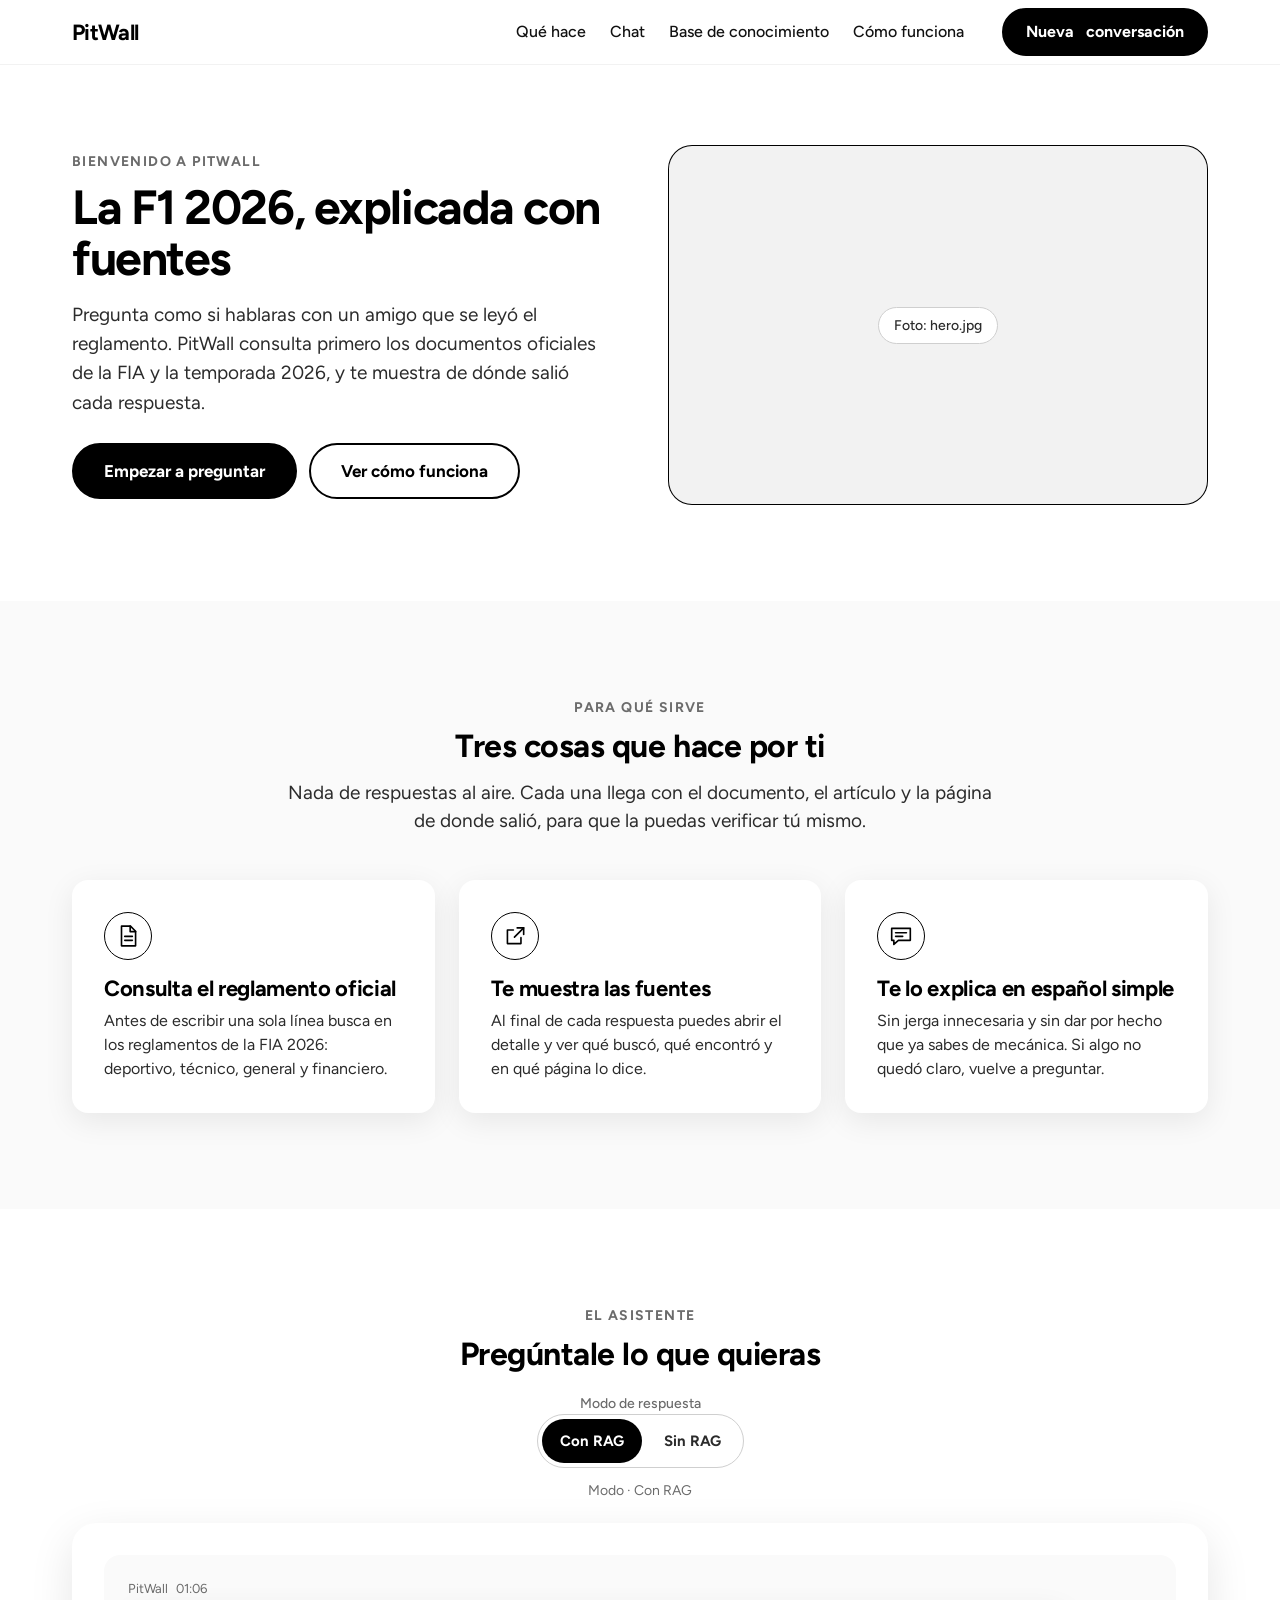
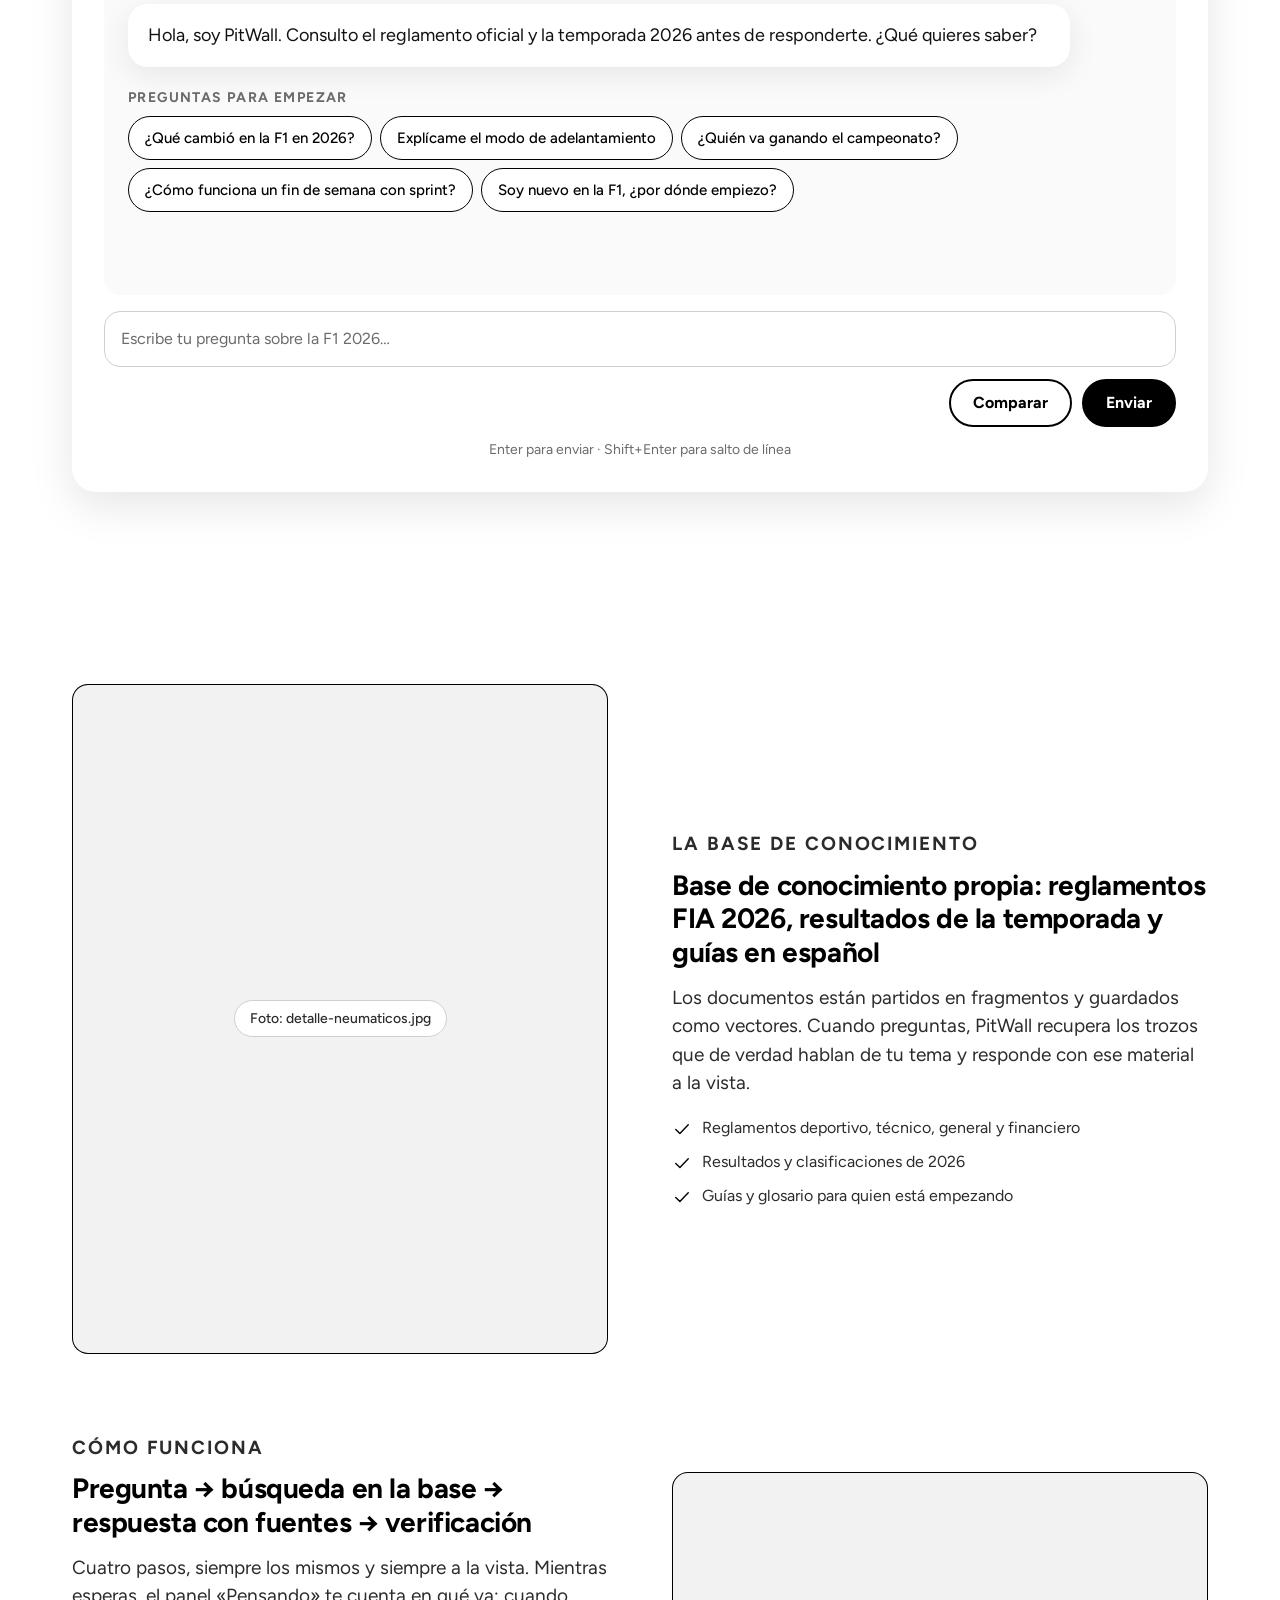
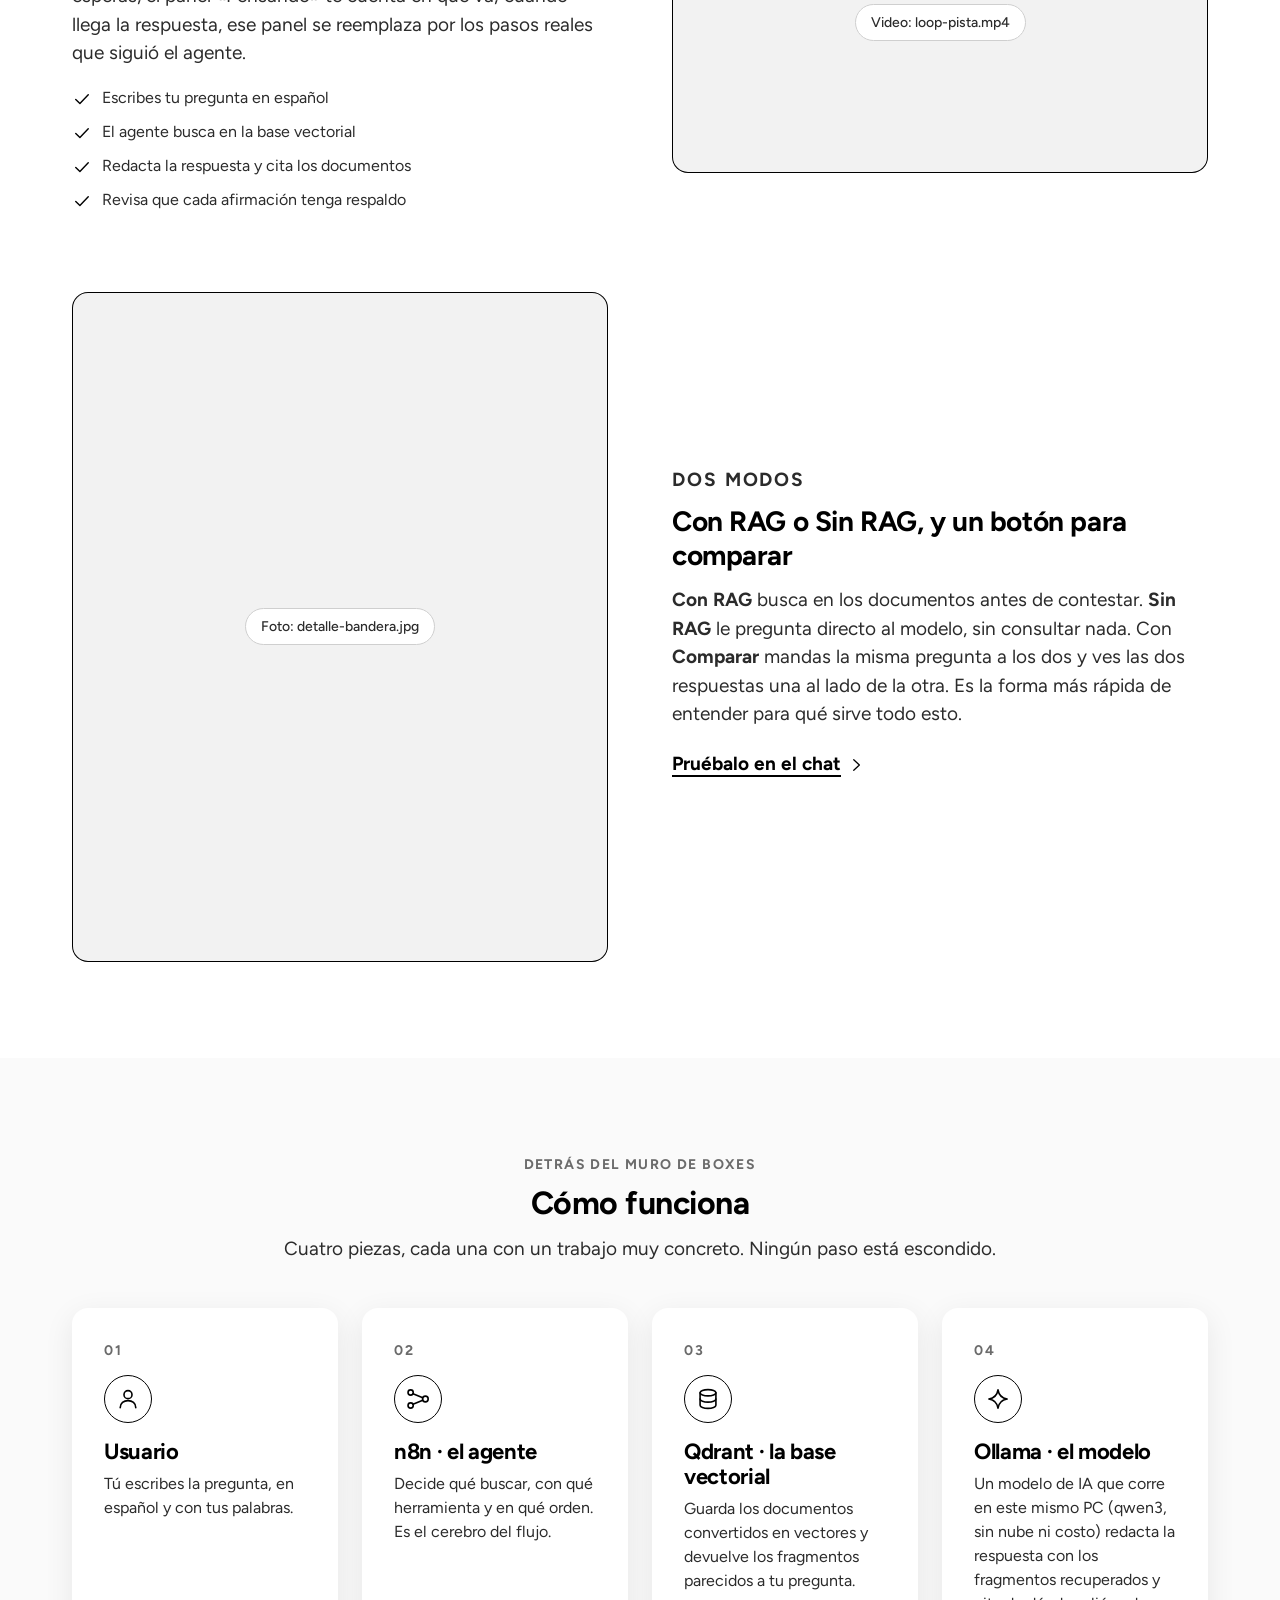
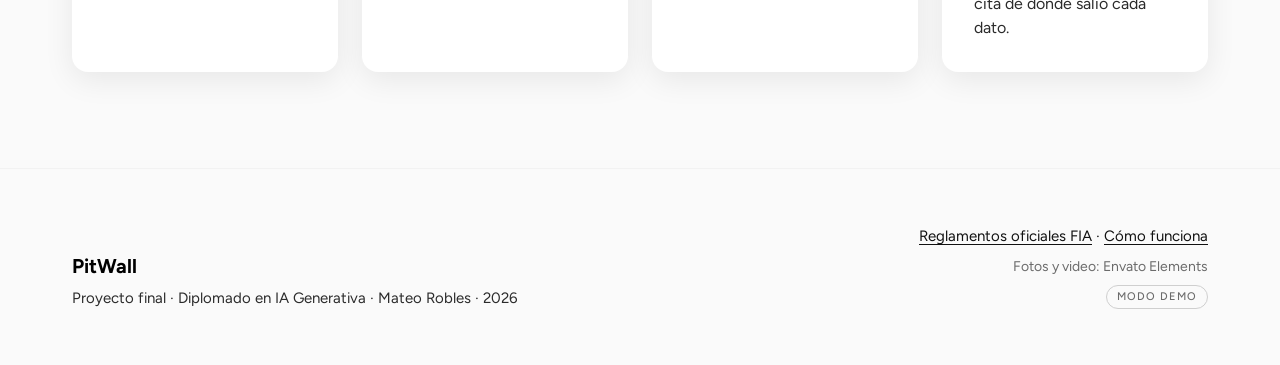
==== commit b1d02880: "Migración a Ollama local, recuperación determinista y actualización incremental de la base - Gemini " ====
--- a/front/index.html
+++ b/front/index.html
@@ -446,8 +446,8 @@
         <li class="card card--paso">
           <span class="card__num">04</span>
           <span class="card__ico"><svg class="ico ico--md" viewBox="0 0 24 24" aria-hidden="true"><use href="#ico-chispa"/></svg></span>
-          <h3>Gemini · el modelo</h3>
-          <p>Redacta la respuesta con los fragmentos recuperados y cita de dónde salió cada dato.</p>
+          <h3>Ollama · el modelo</h3>
+          <p>Un modelo de IA que corre en este mismo PC (qwen3, sin nube ni costo) redacta la respuesta con los fragmentos recuperados y cita de dónde salió cada dato.</p>
         </li>
       </ol>
 
--- a/front/styles.css
+++ b/front/styles.css
@@ -430,8 +430,8 @@
 .card__num {
   display: block;
   margin-bottom: 14px;
-  font-size: 14px
-  ;font-weight: 700;
+  font-size: 14px;
+  font-weight: 700;
   letter-spacing: .14em;
   color: var(--muted);
 }
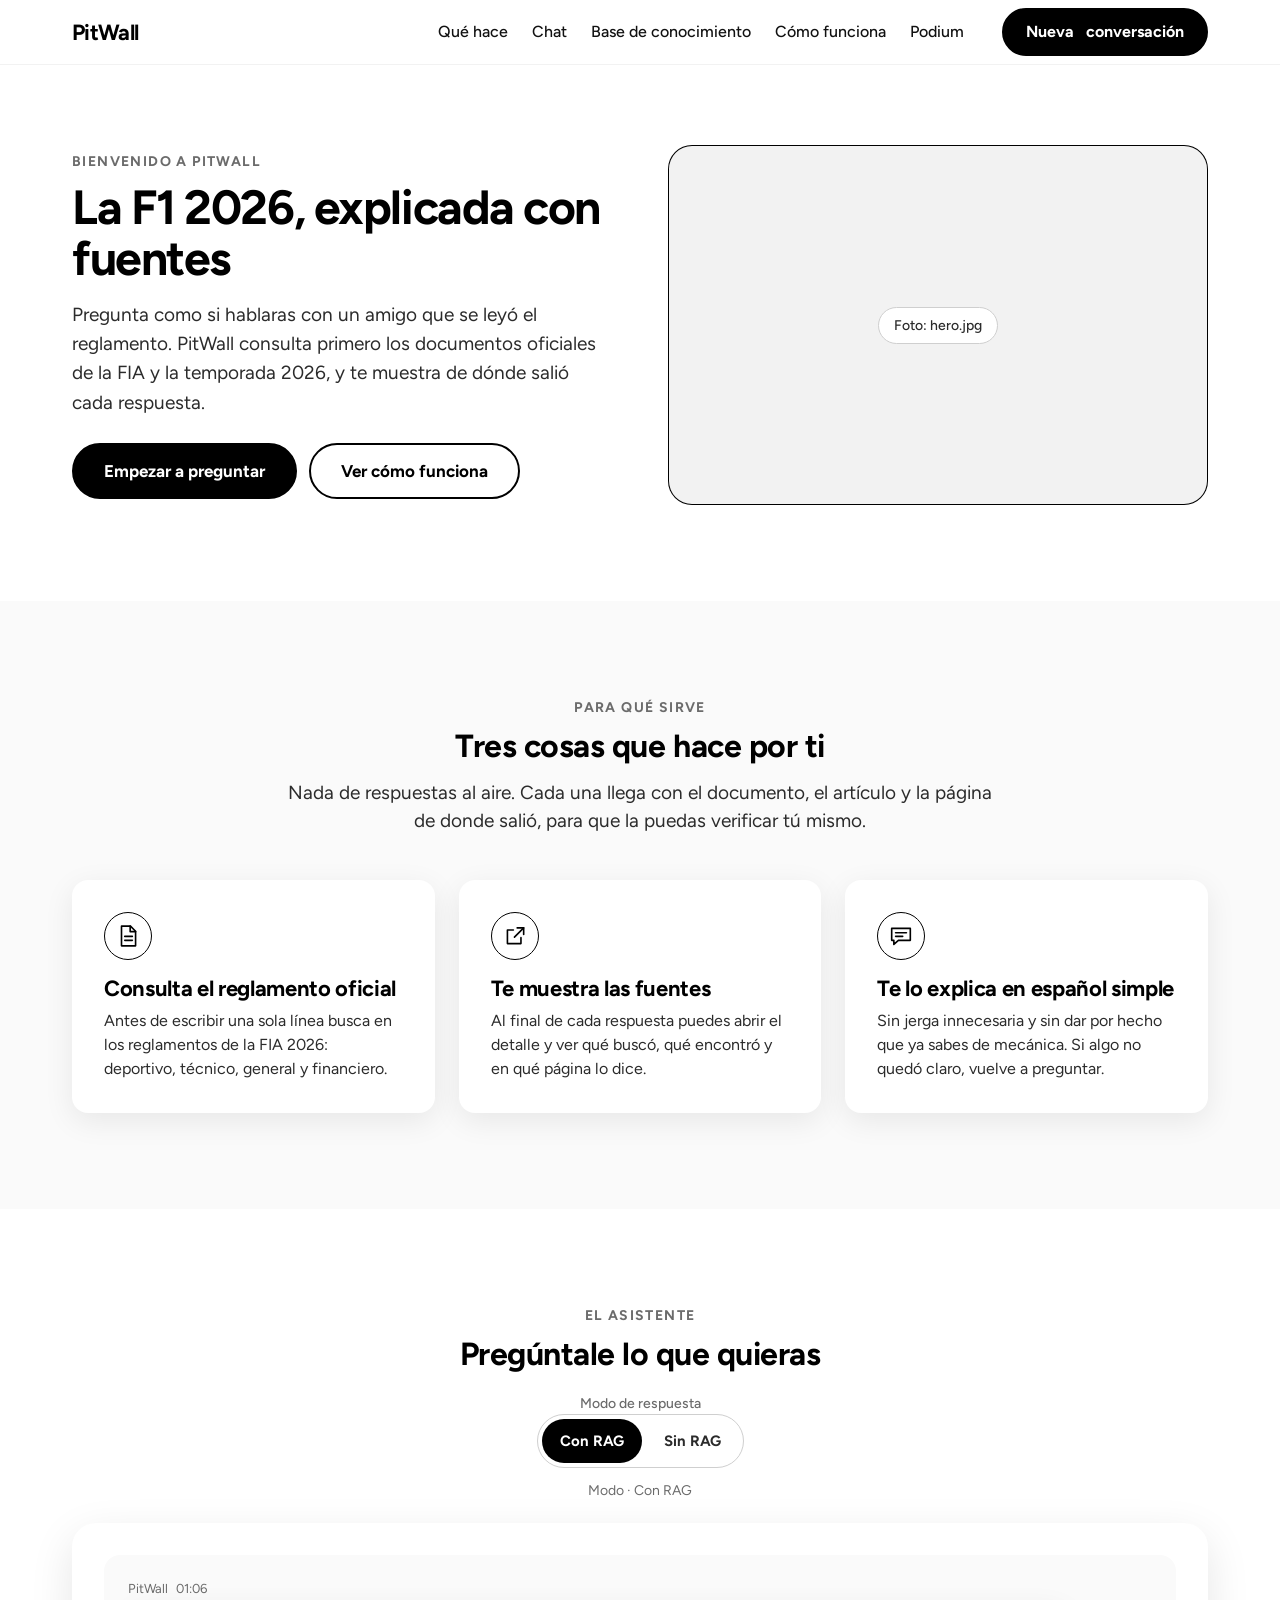
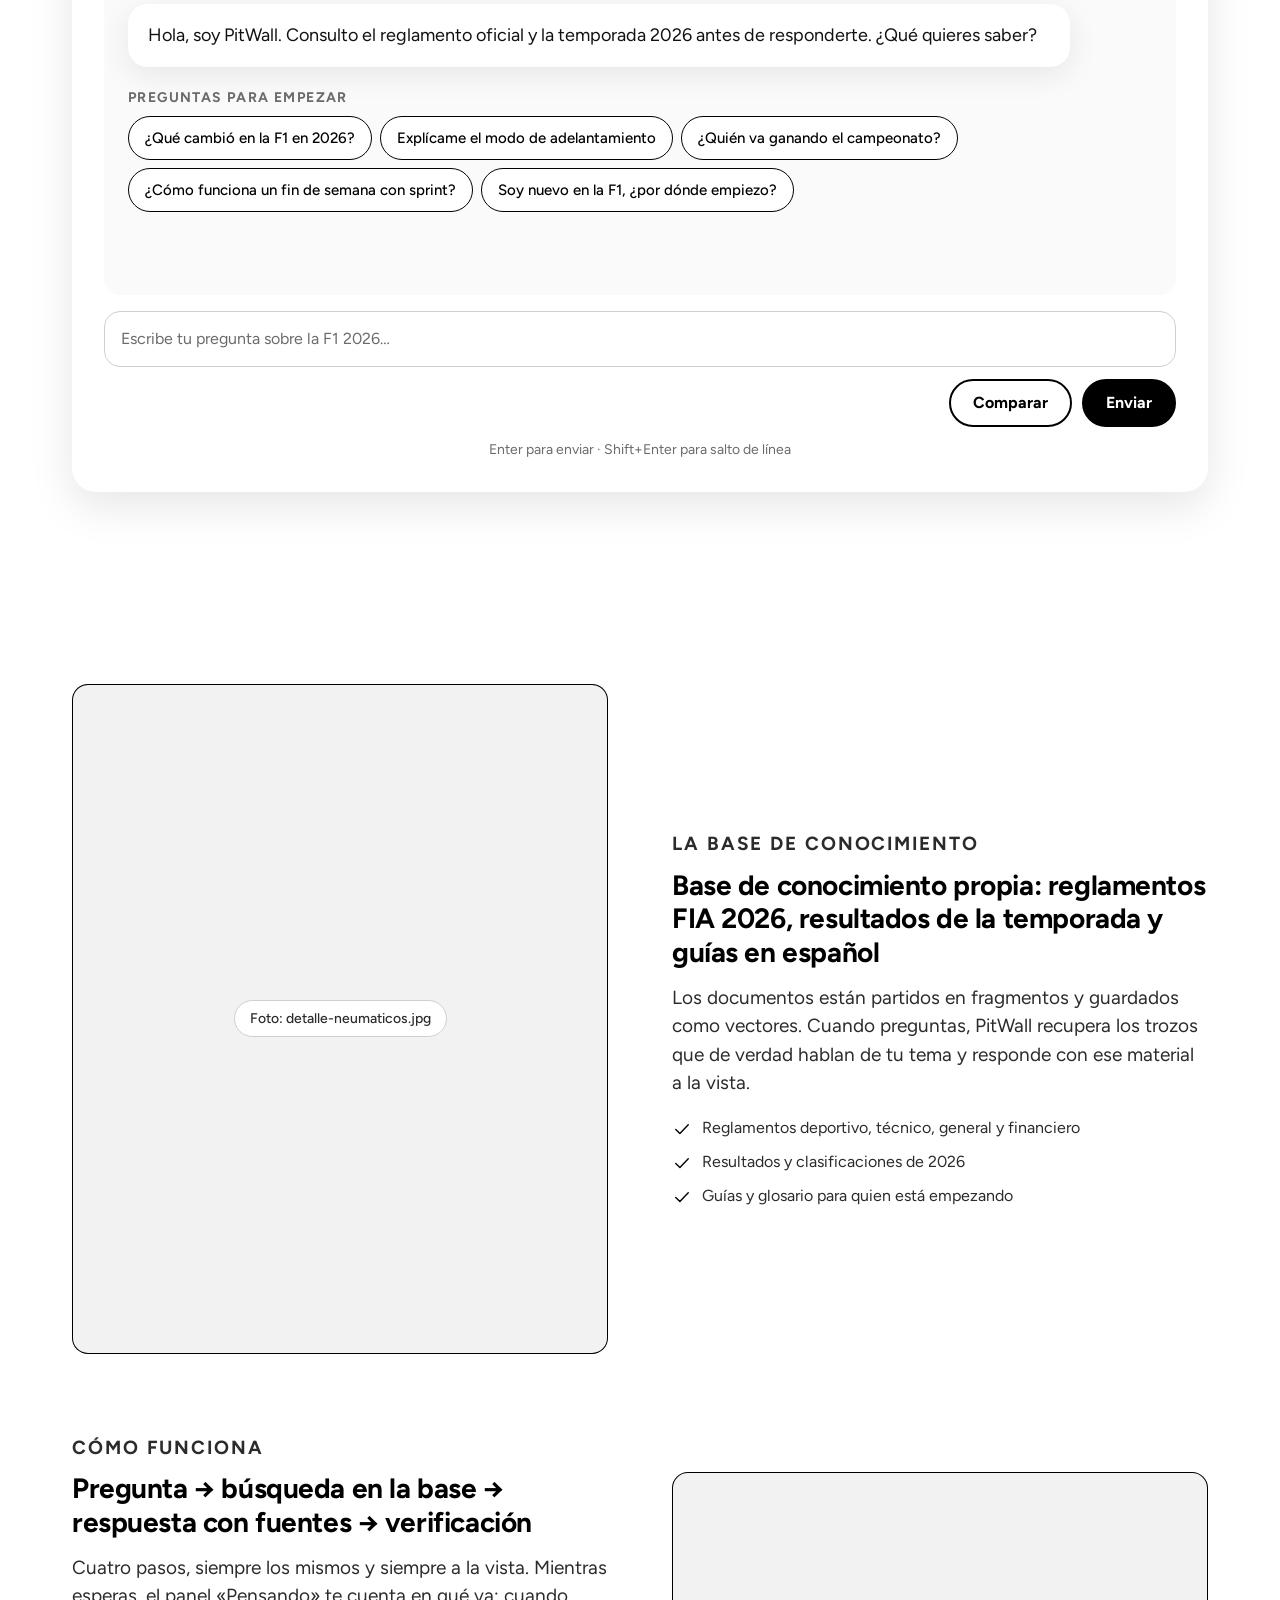
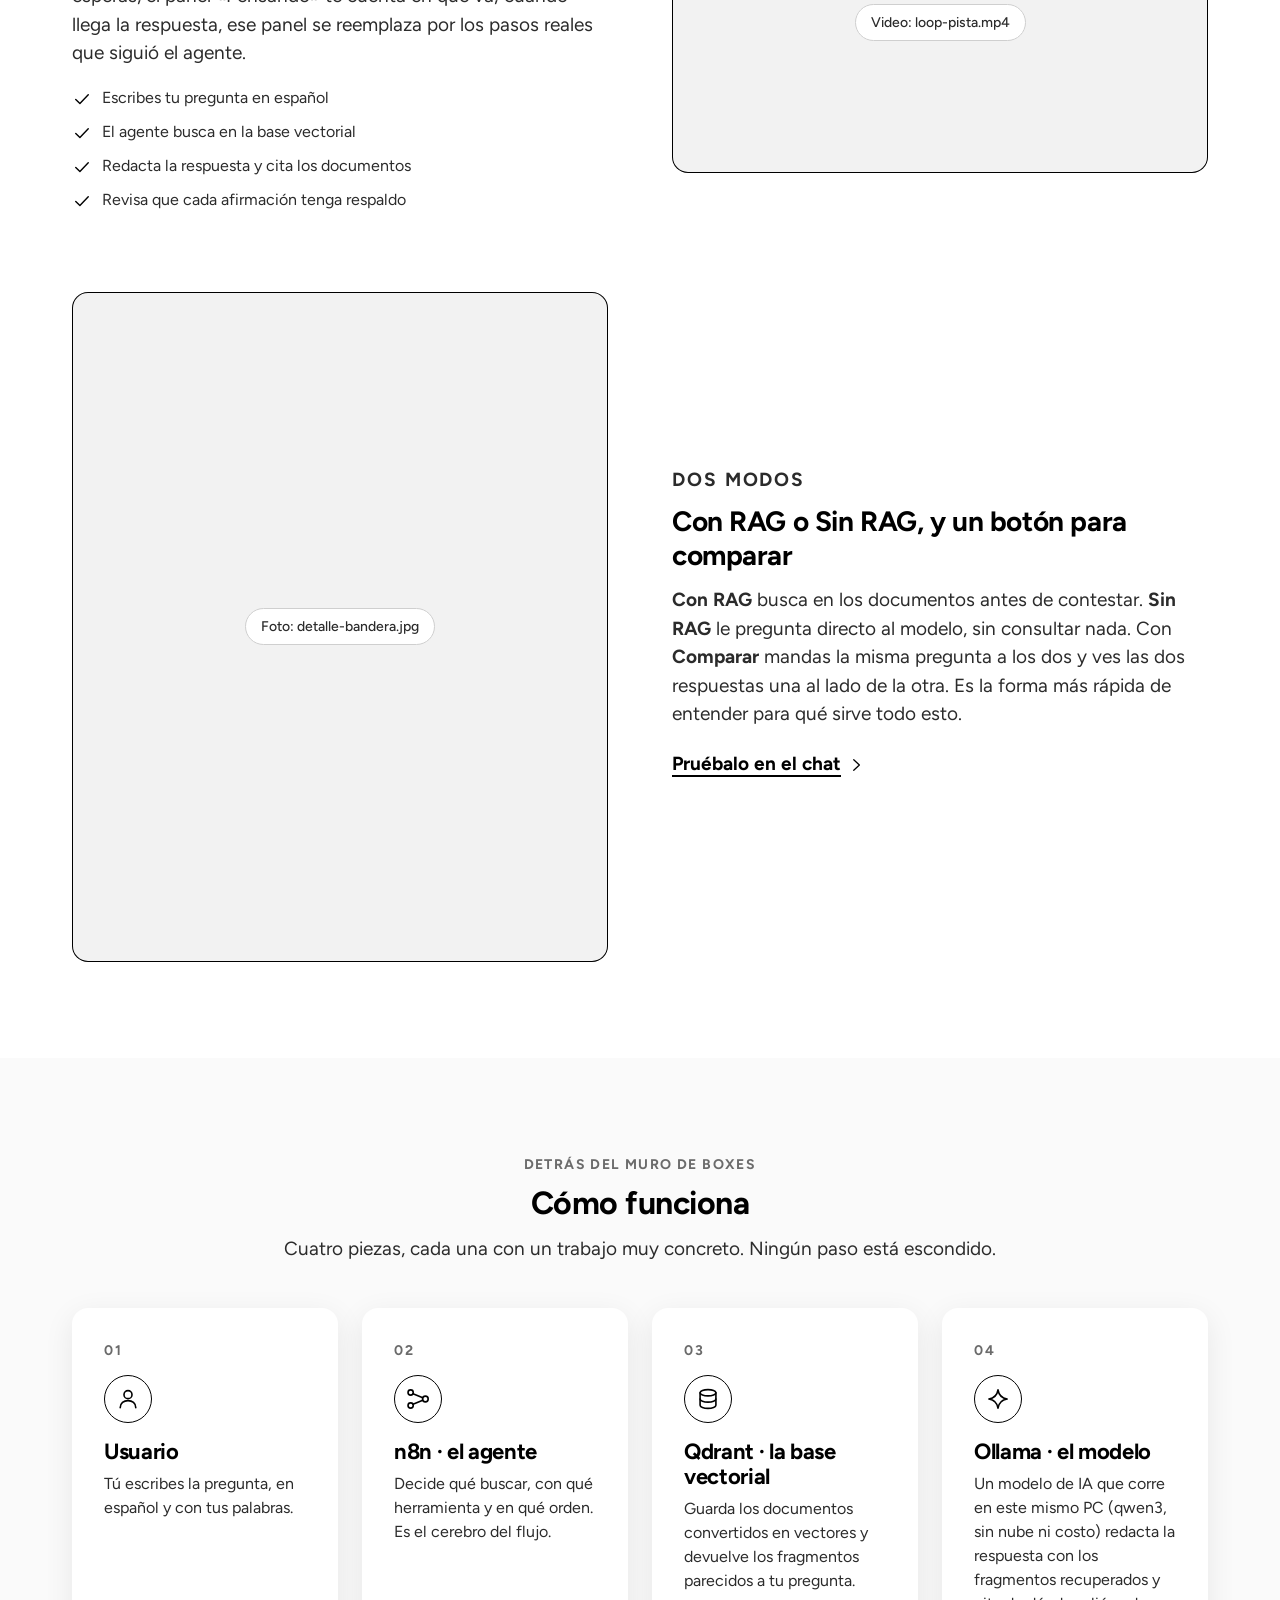
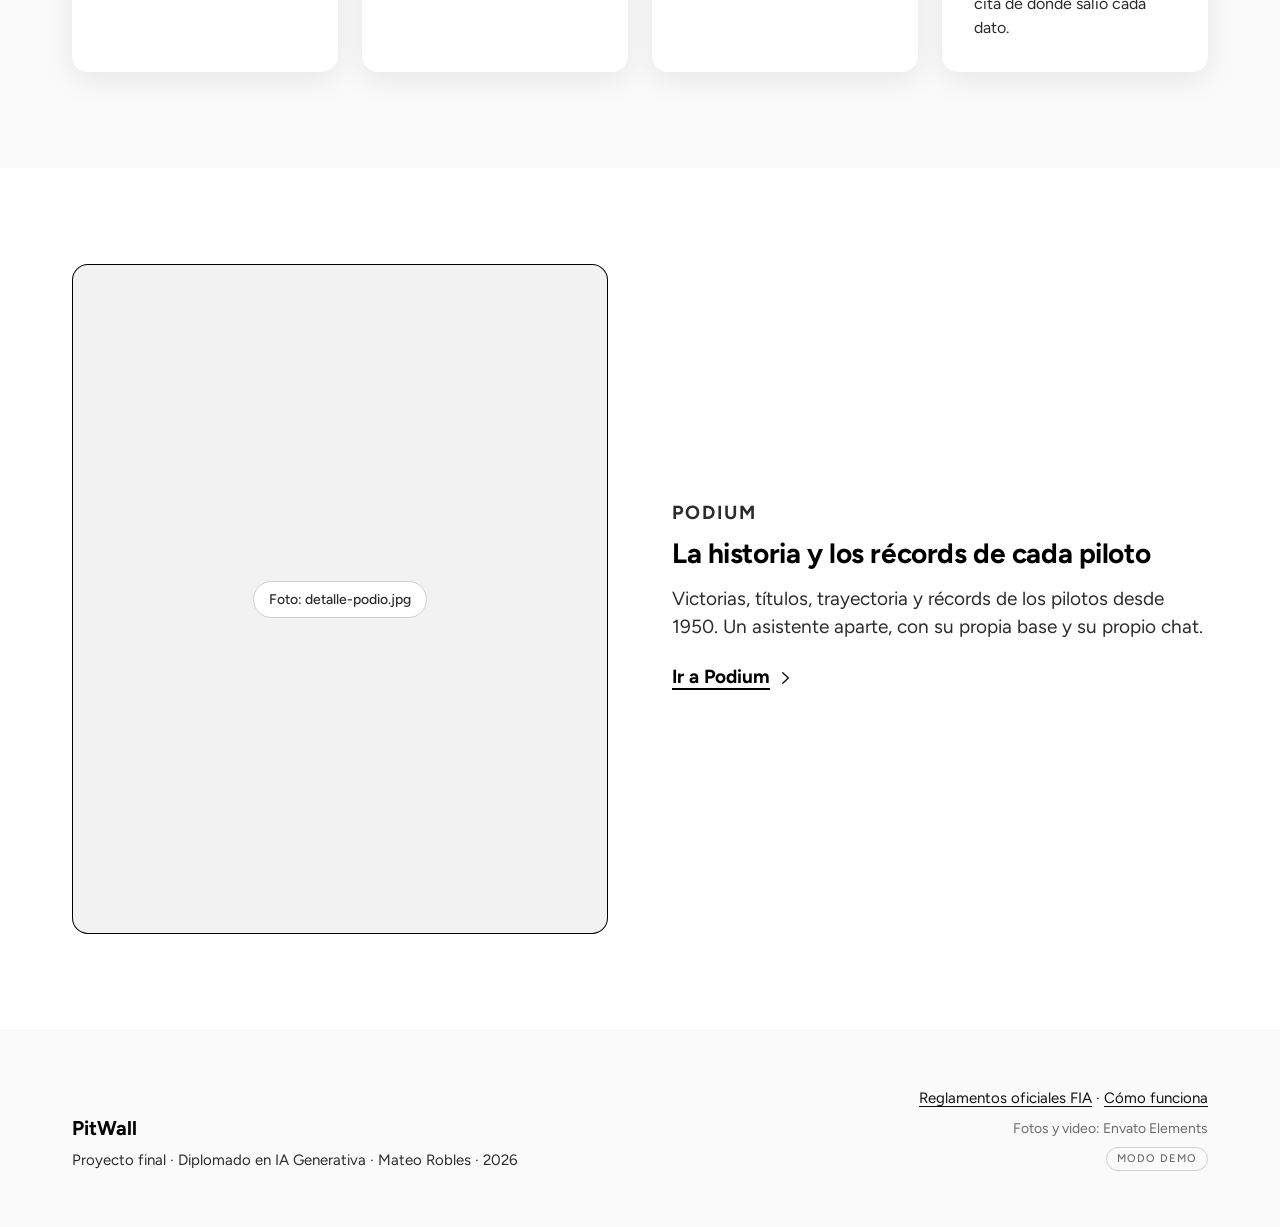
==== commit d6e85c71: "Podium: RAG separado de logros históricos por piloto, arranque con un clic - Nueva base historia_pil" ====
--- a/front/index.html
+++ b/front/index.html
@@ -154,6 +154,7 @@
           <li><a href="#zona-chat">Chat</a></li>
           <li><a href="#base">Base de conocimiento</a></li>
           <li><a href="#como-funciona">Cómo funciona</a></li>
+          <li><a href="podium.html">Podium</a></li>
         </ul>
       </nav>
 
@@ -454,6 +455,30 @@
     </div>
   </section>
 
+  <!-- =========================================================
+       6b · PODIUM (sección aparte, con su propia base y chat)
+       ========================================================= -->
+  <section class="band" id="podium">
+    <div class="shell show">
+      <article class="show__row">
+        <figure class="media media--4x5">
+          <img class="media__el" src="assets/envato/detalle-podio.jpg" width="800" height="1000"
+               loading="lazy" decoding="async"
+               alt="Trofeo de un Gran Premio en el podio">
+          <span class="media__ph"><span class="media__ph-txt">Foto: detalle-podio.jpg</span></span>
+        </figure>
+        <div class="show__text">
+          <p class="eyebrow">Podium</p>
+          <h3>La historia y los récords de cada piloto</h3>
+          <p>
+            Victorias, títulos, trayectoria y récords de los pilotos desde 1950. Un asistente aparte, con su propia base y su propio chat.
+          </p>
+          <p><a class="enlace" href="podium.html">Ir a Podium<svg class="ico" viewBox="0 0 24 24" aria-hidden="true"><use href="#ico-chevron"/></svg></a></p>
+        </div>
+      </article>
+    </div>
+  </section>
+
 </main>
 
 
